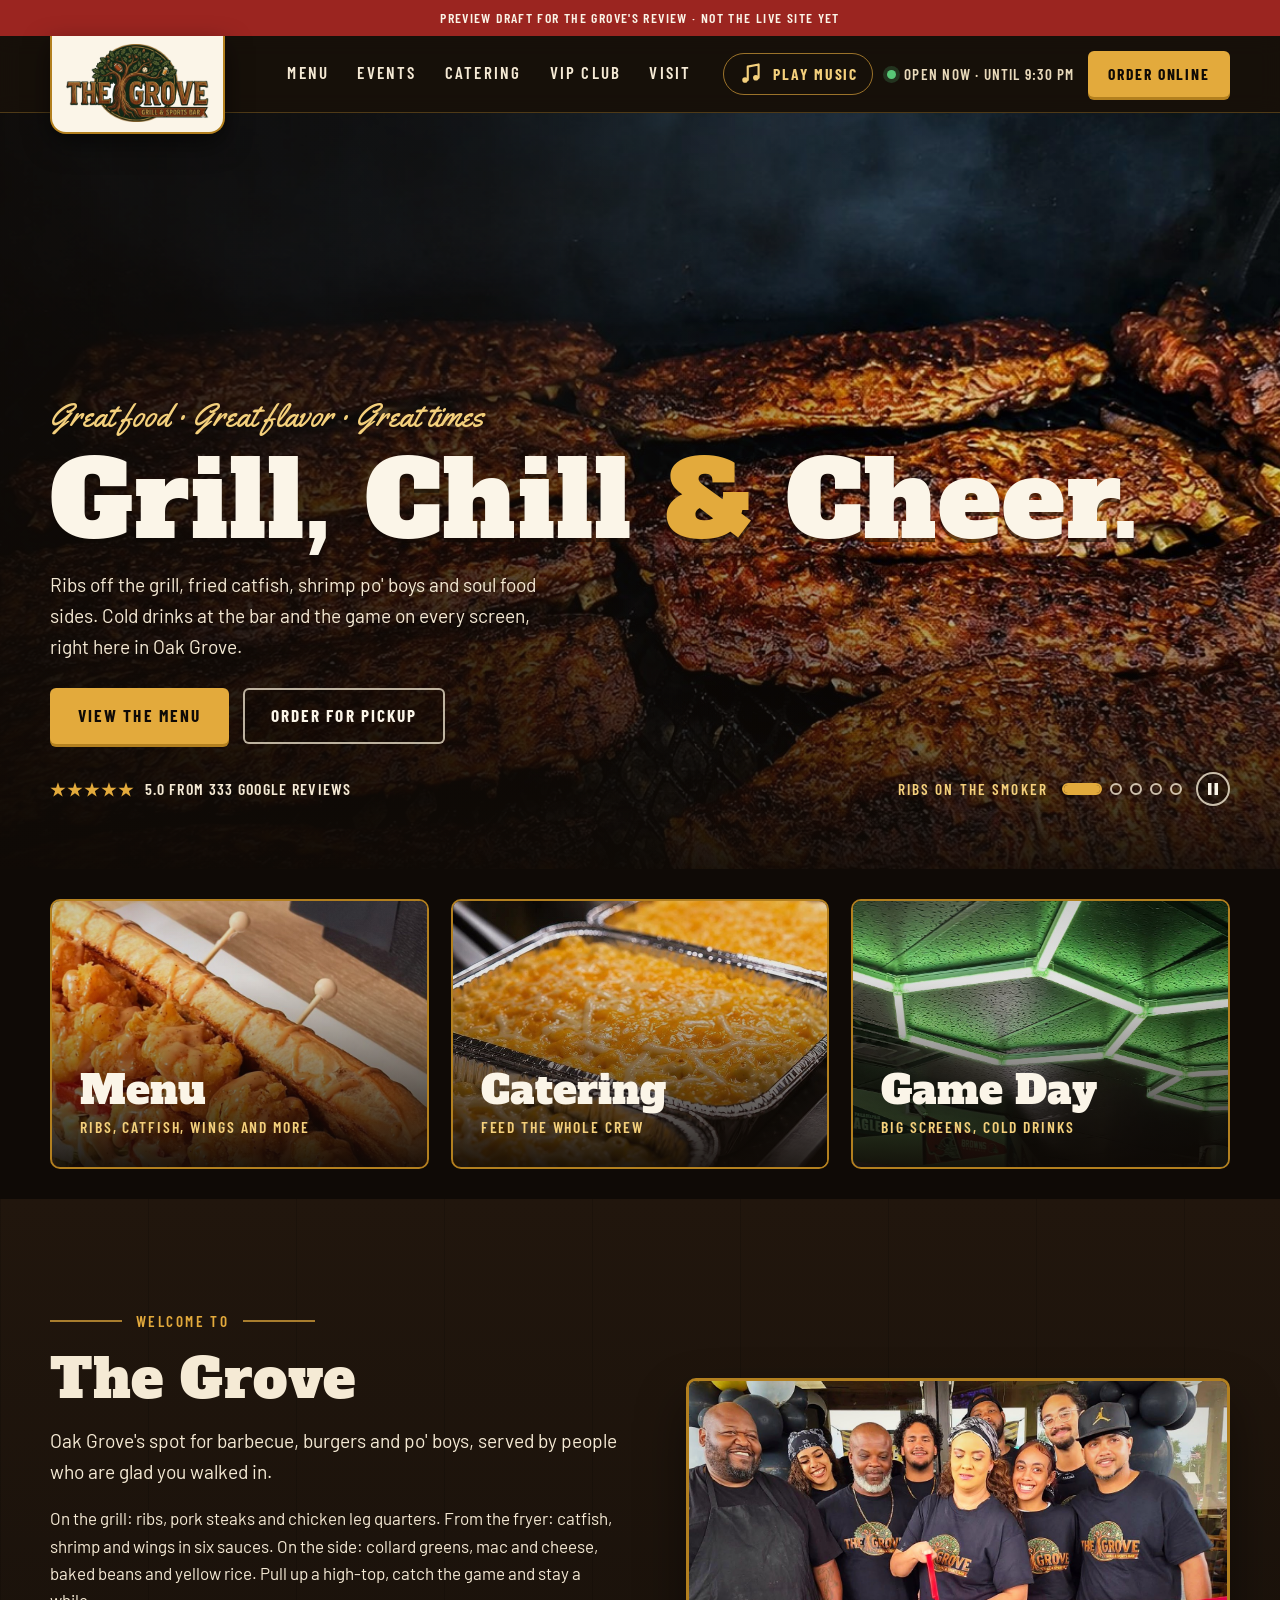
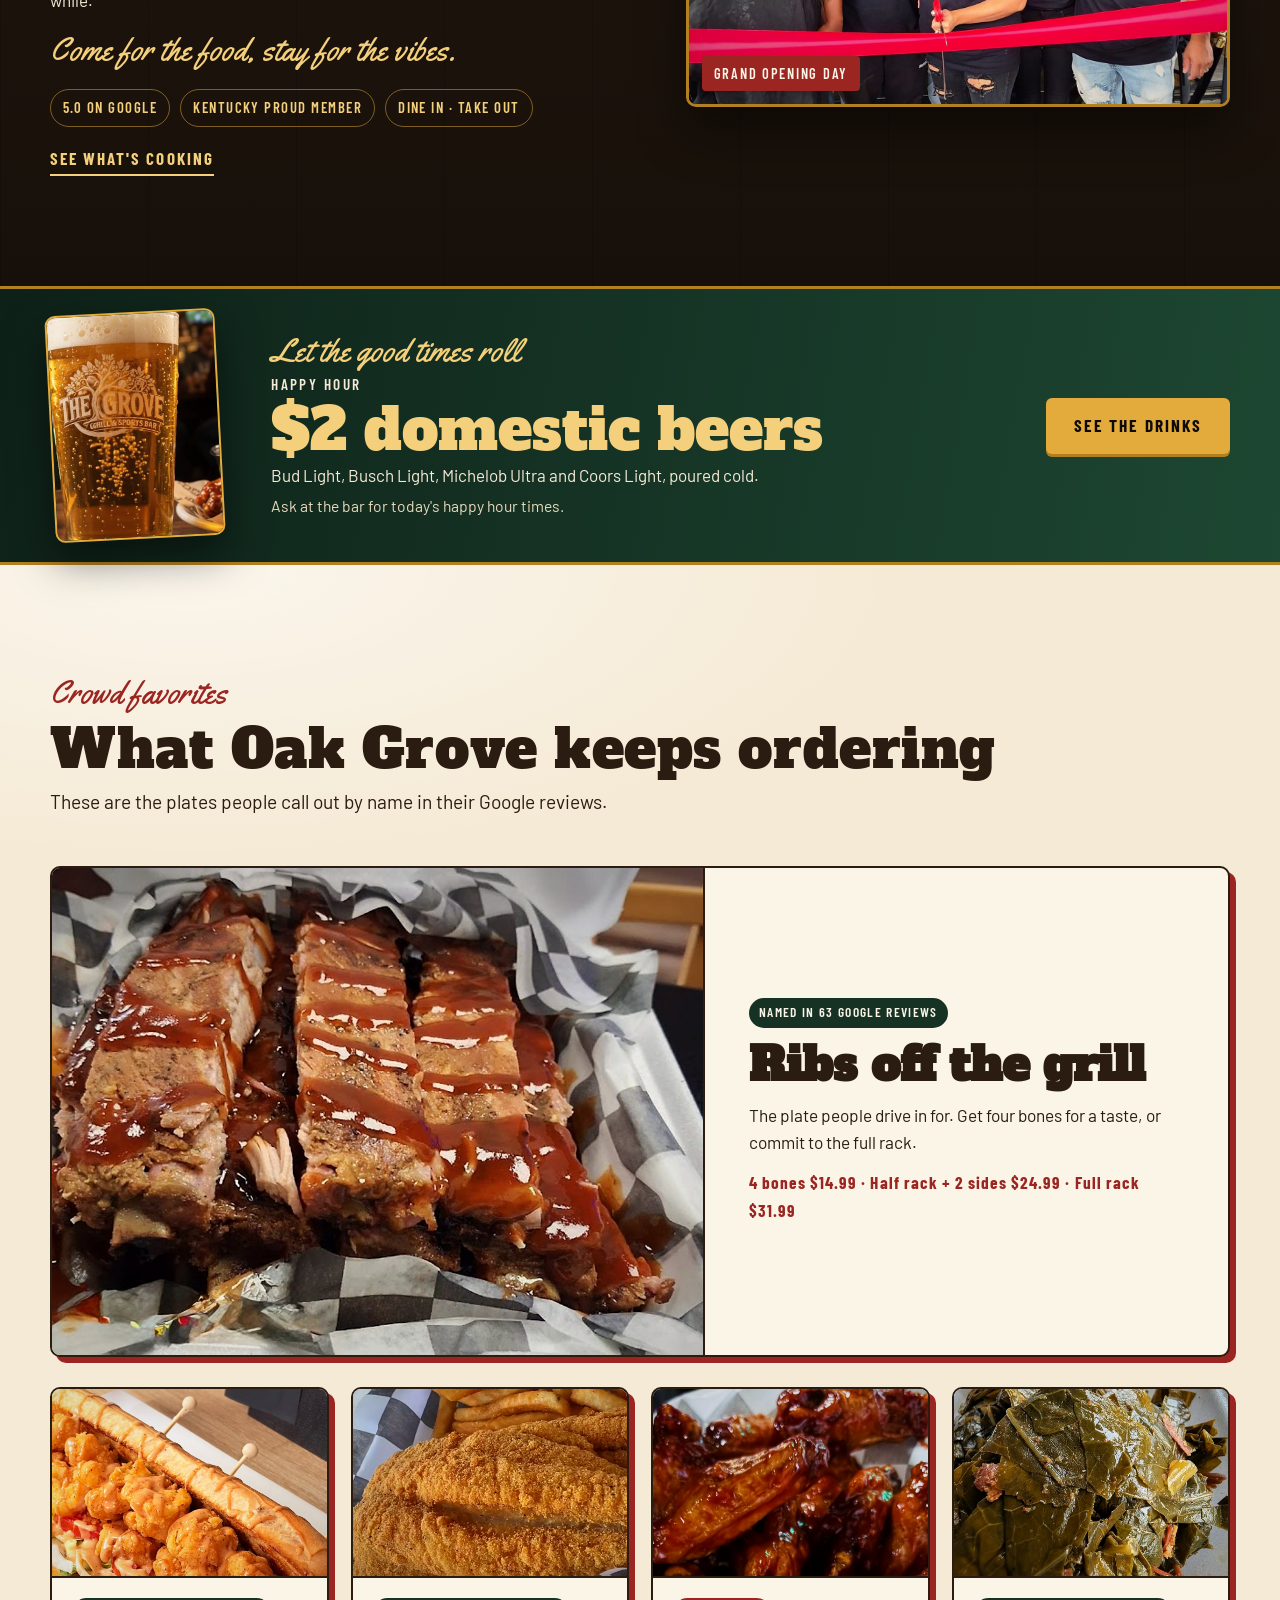
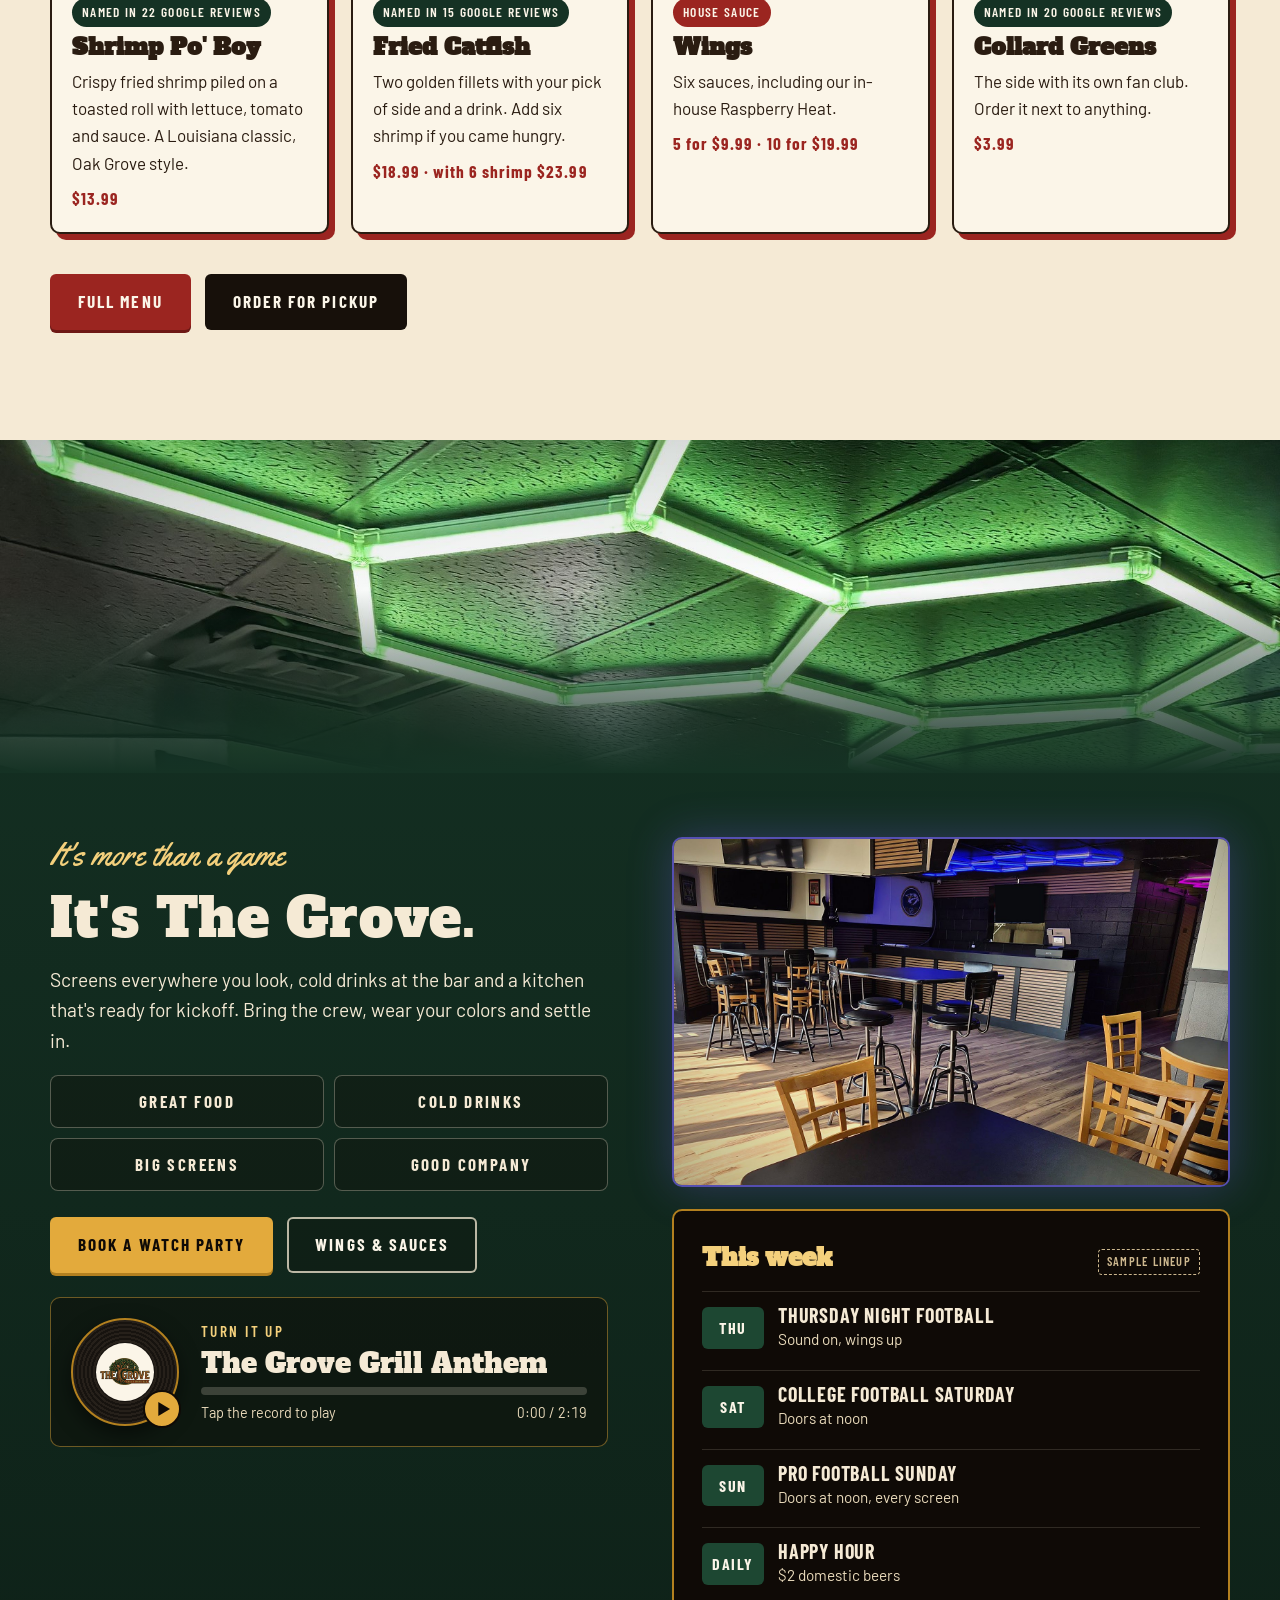
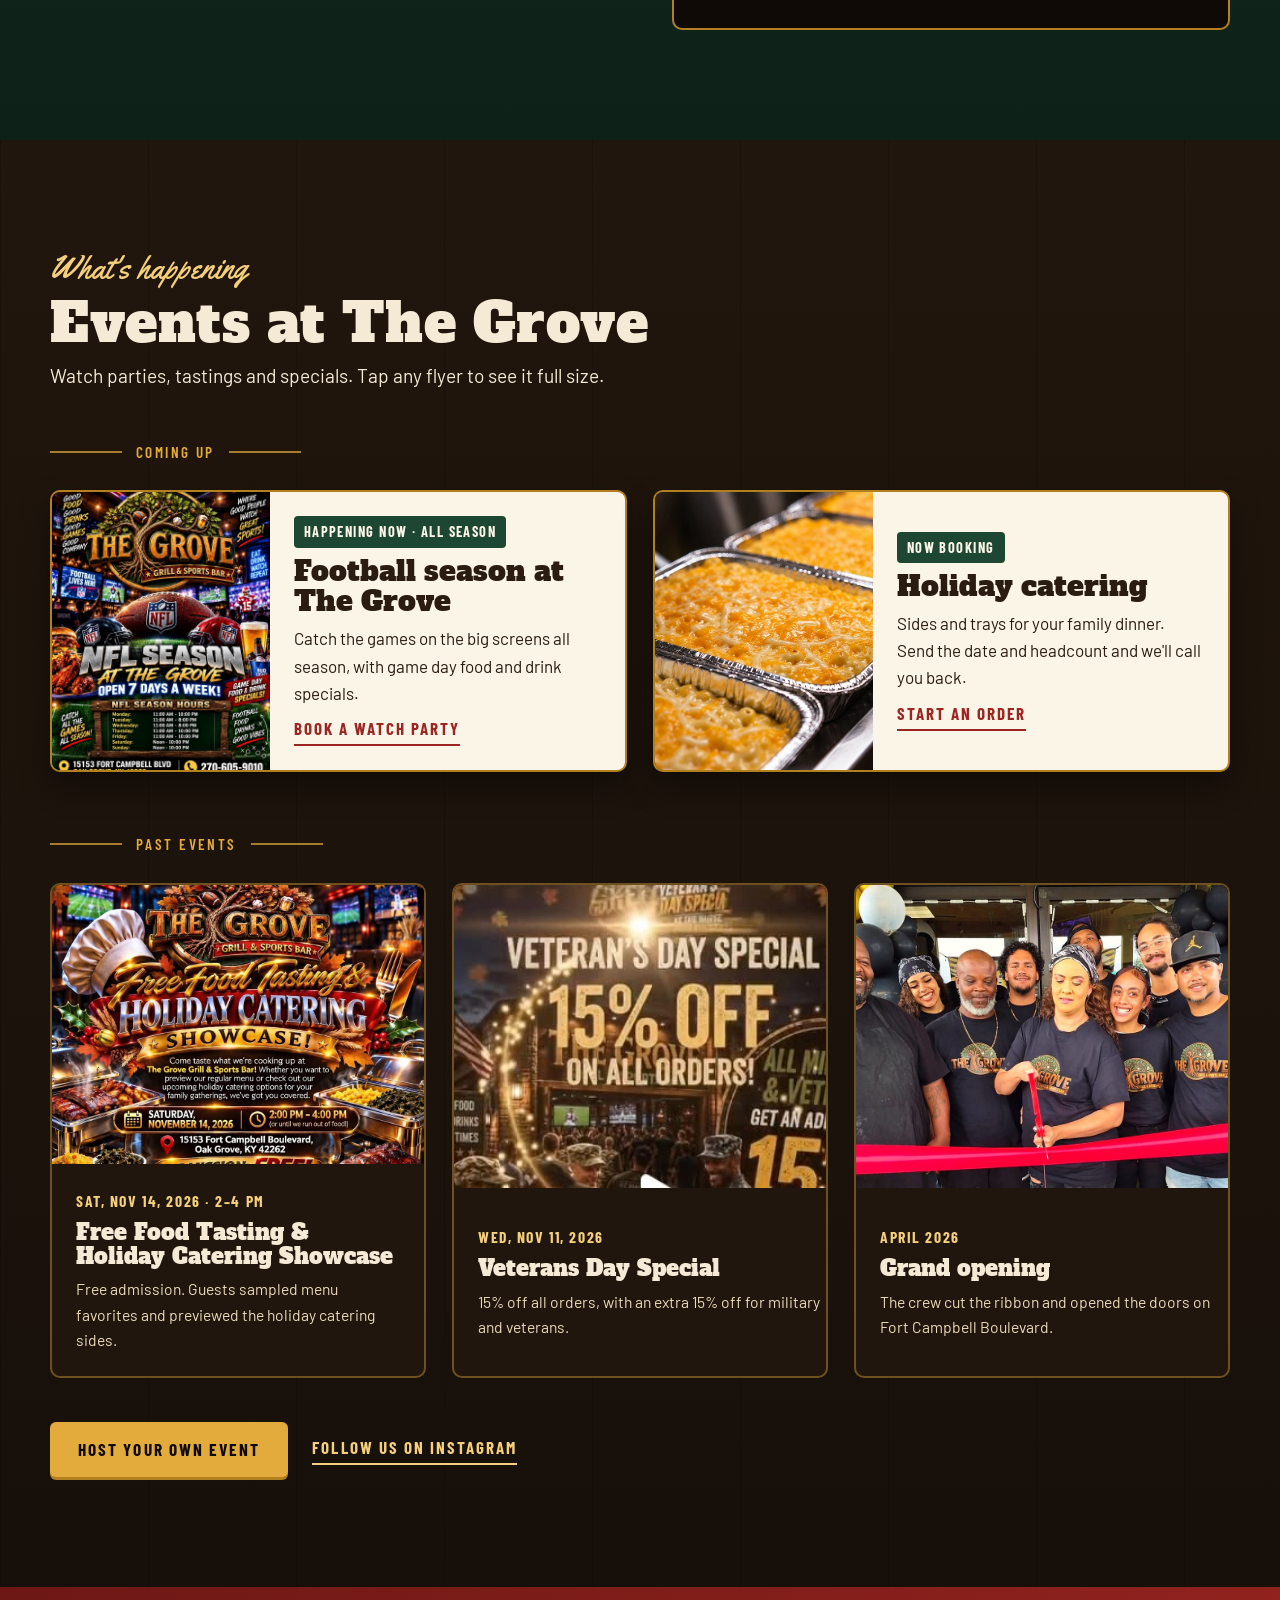
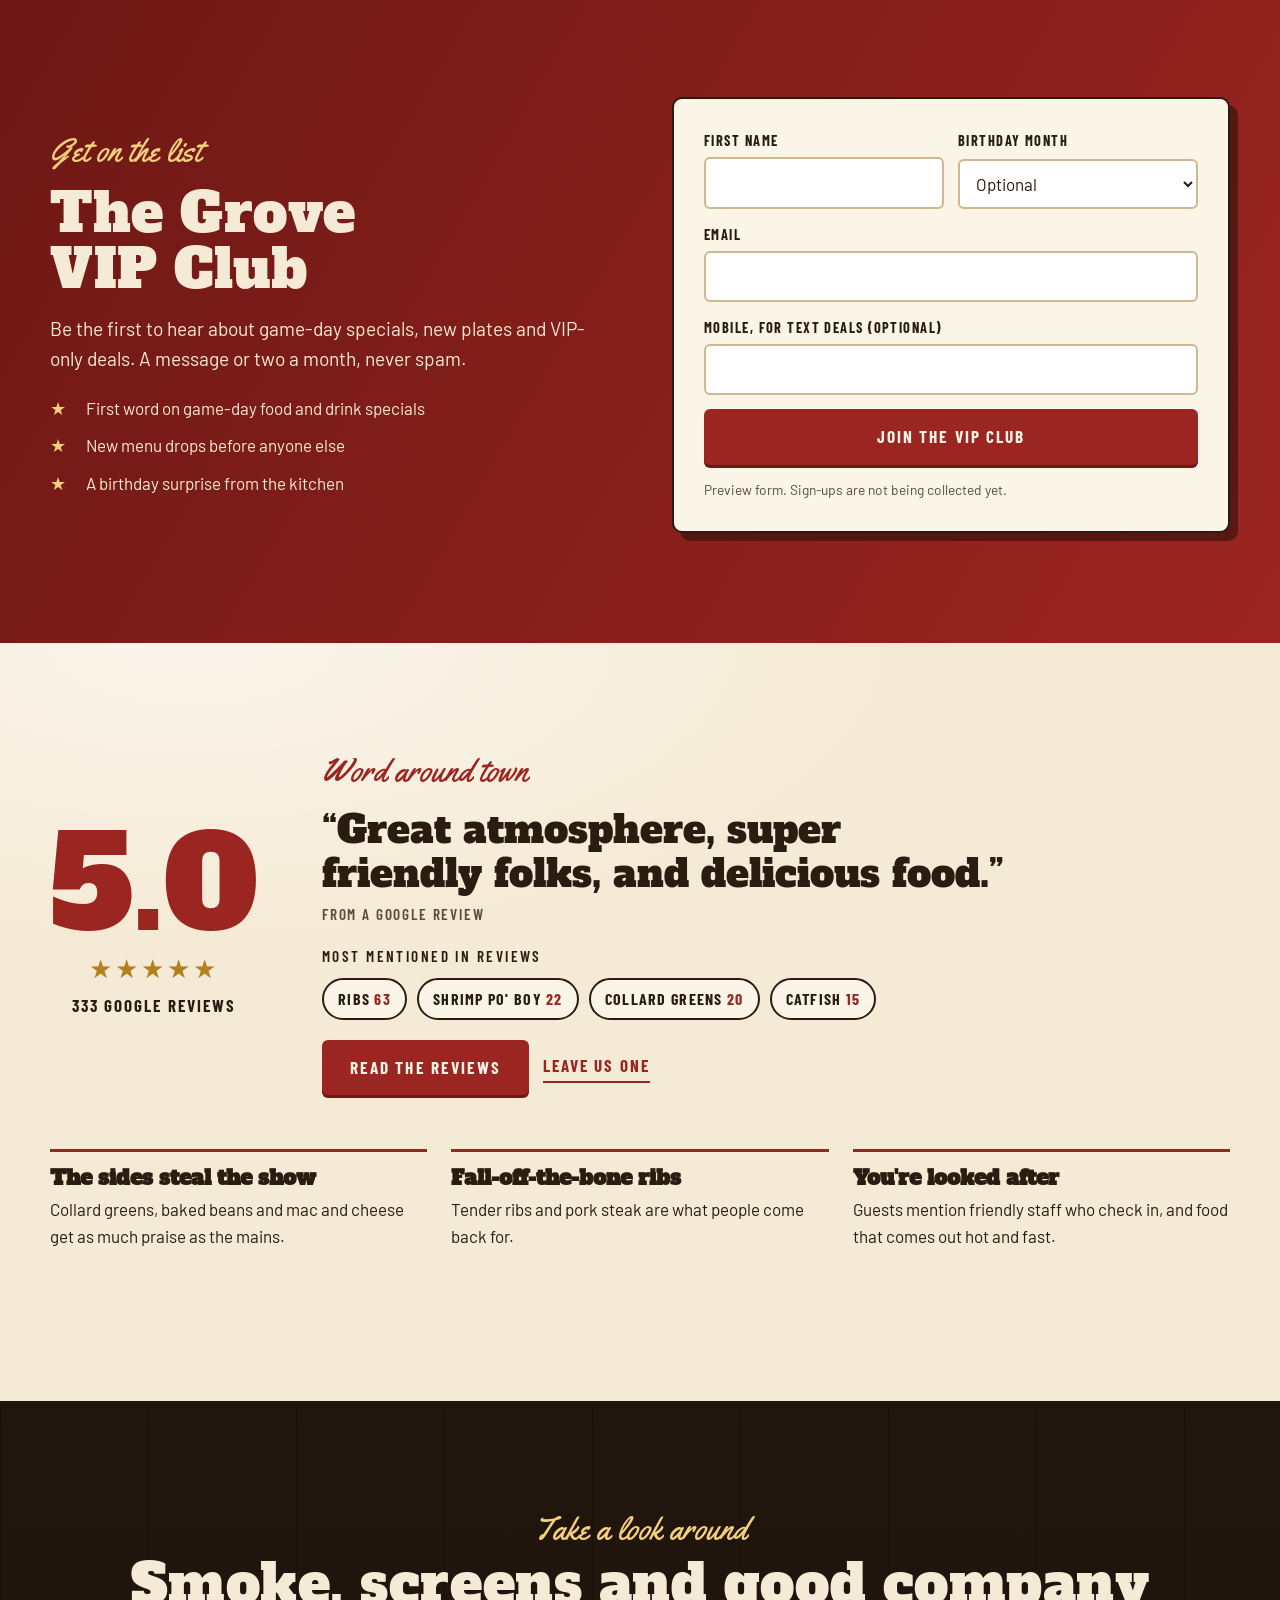
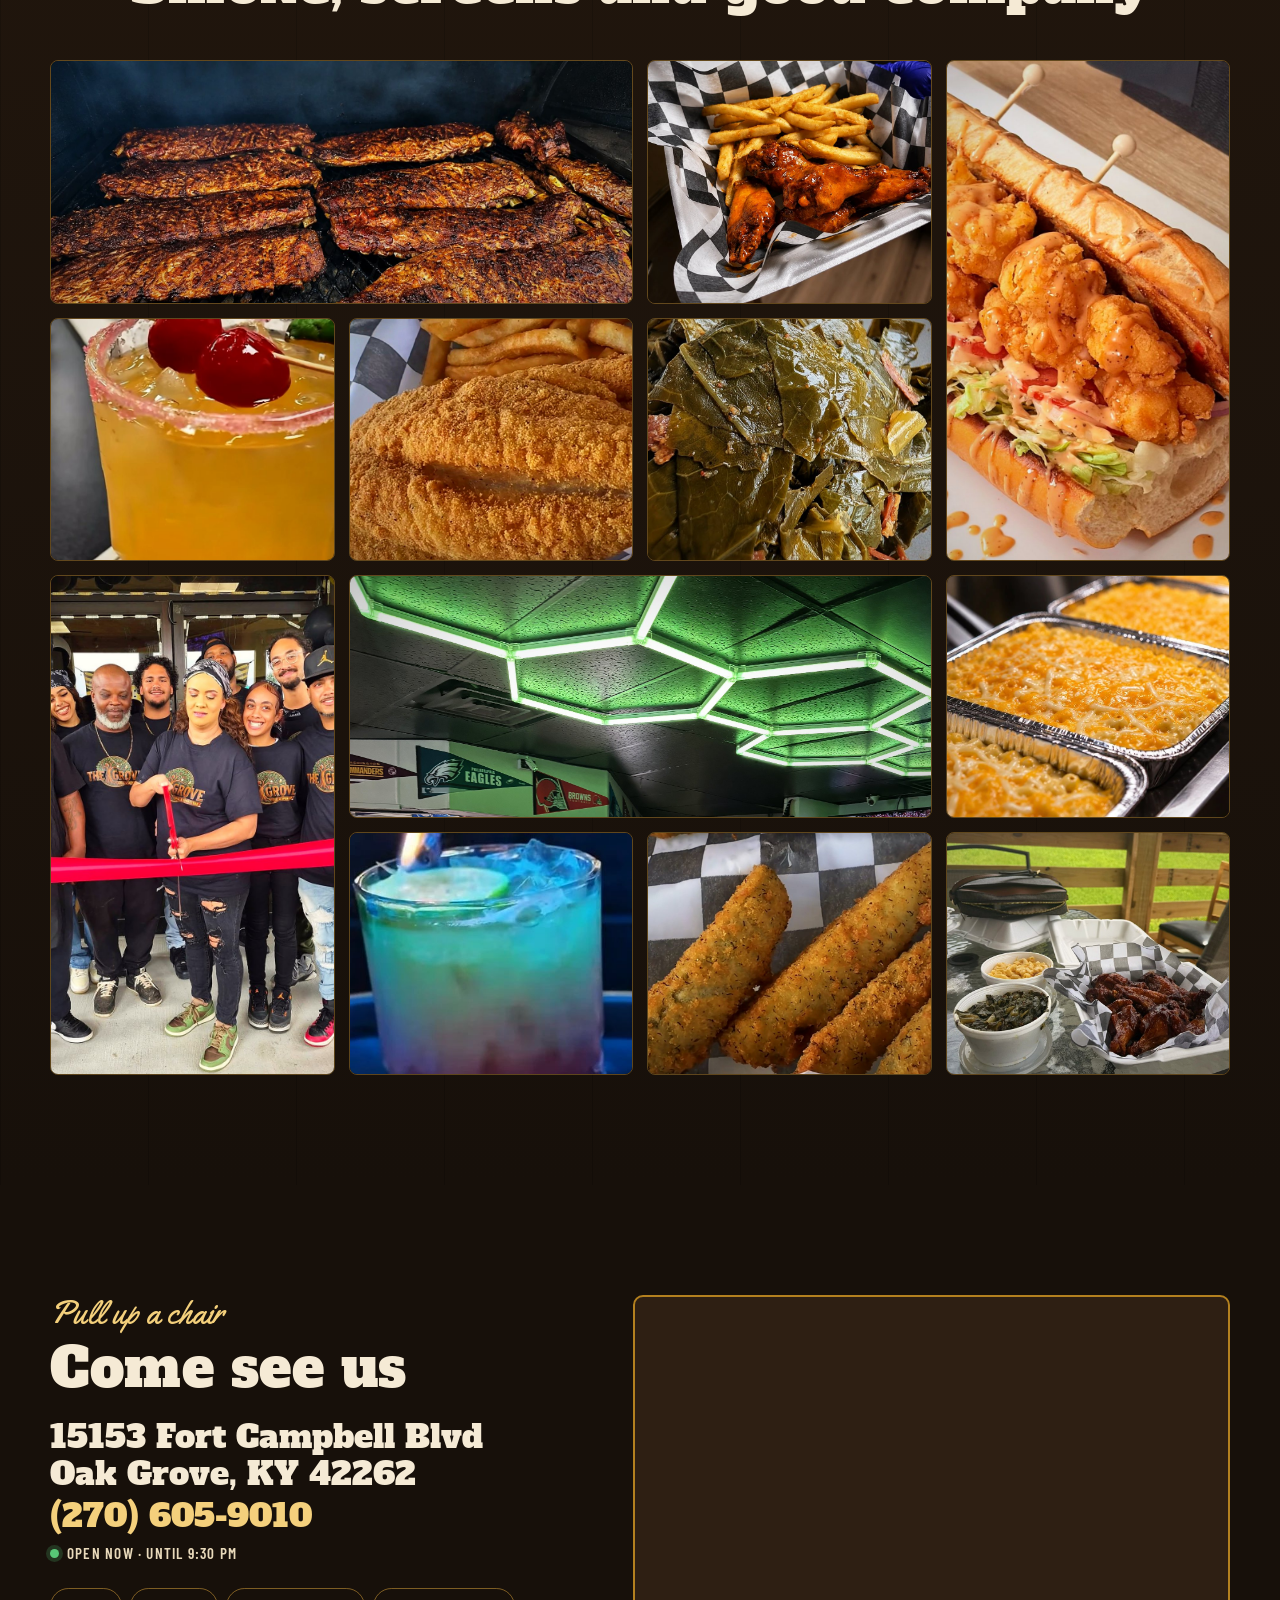
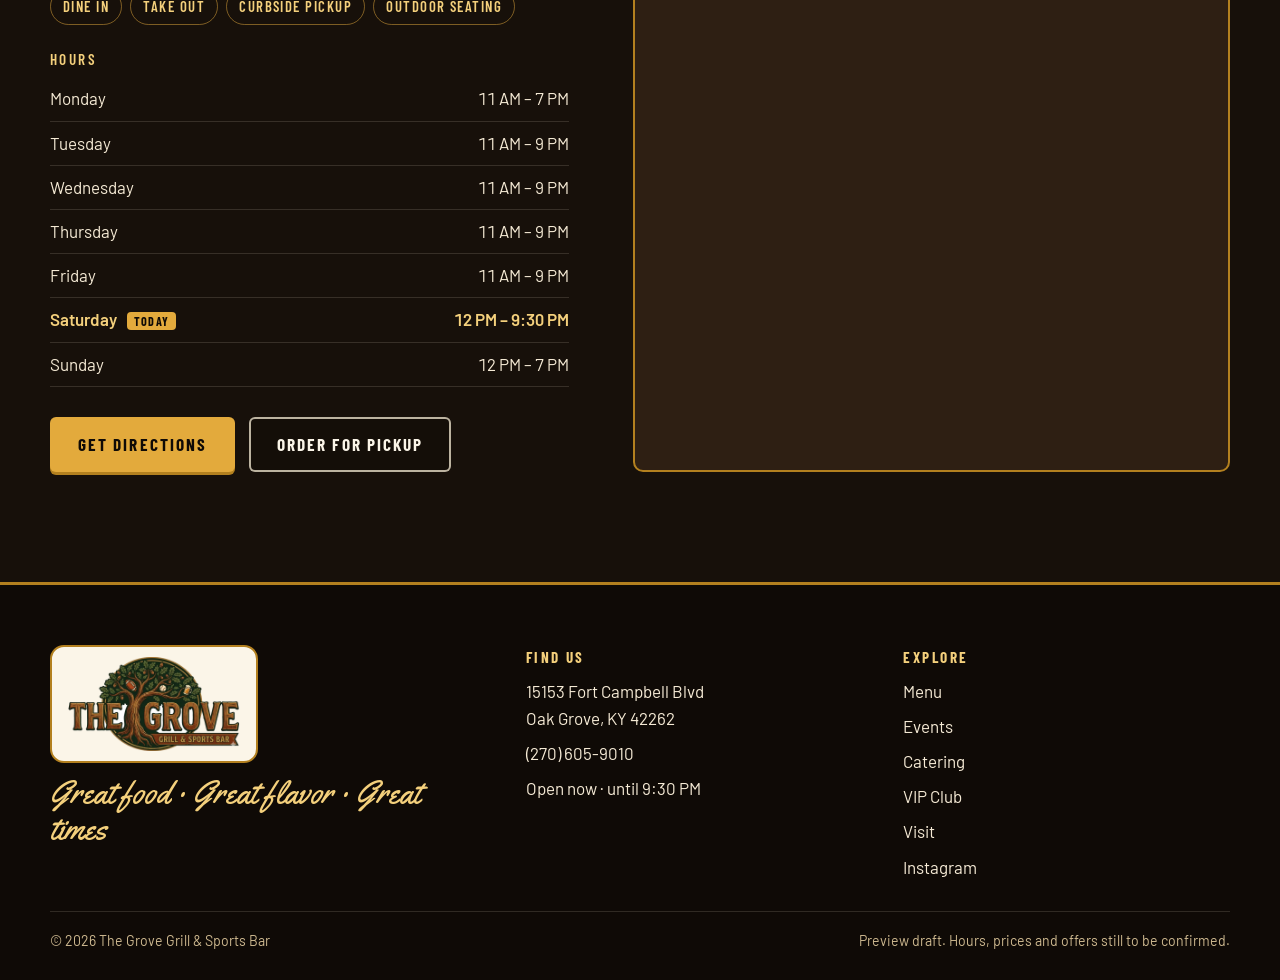
==== index.html @ c0cdd5a8 "Website preview draft for The Grove Grill & Sports Bar Home, menu and catering pages with the photo " ====
<!doctype html>
<html lang="en">
<head>
  <meta charset="utf-8">
  <meta name="viewport" content="width=device-width, initial-scale=1">
  <title>The Grove Grill &amp; Sports Bar | BBQ, Burgers &amp; Po' Boys in Oak Grove, KY</title>
  <meta name="description" content="Ribs off the grill, fried catfish, shrimp po' boys and soul food sides, with cold drinks and the game on every screen. 15153 Fort Campbell Blvd, Oak Grove, KY.">
  <!-- Draft only: remove this line at launch so search engines can list the site. -->
  <meta name="robots" content="noindex">
  <meta name="theme-color" content="#17100a">
  <link rel="preconnect" href="https://fonts.googleapis.com">
  <link rel="preconnect" href="https://fonts.gstatic.com" crossorigin>
  <link href="https://fonts.googleapis.com/css2?family=Alfa+Slab+One&family=Barlow+Condensed:wght@500;600;700&family=Barlow:wght@400;500;600&family=Yellowtail&display=swap" rel="stylesheet">
  <link rel="stylesheet" href="css/styles.css">
  <script type="application/ld+json">
  {
    "@context": "https://schema.org",
    "@type": "Restaurant",
    "name": "The Grove Grill & Sports Bar",
    "servesCuisine": ["Barbecue", "Southern", "Soul Food", "American"],
    "priceRange": "$10-20",
    "telephone": "+1-270-605-9010",
    "address": {
      "@type": "PostalAddress",
      "streetAddress": "15153 Fort Campbell Blvd",
      "addressLocality": "Oak Grove",
      "addressRegion": "KY",
      "postalCode": "42262",
      "addressCountry": "US"
    },
    "openingHoursSpecification": [
      { "@type": "OpeningHoursSpecification", "dayOfWeek": "Monday", "opens": "11:00", "closes": "19:00" },
      { "@type": "OpeningHoursSpecification", "dayOfWeek": ["Tuesday", "Wednesday", "Thursday", "Friday"], "opens": "11:00", "closes": "21:00" },
      { "@type": "OpeningHoursSpecification", "dayOfWeek": "Saturday", "opens": "12:00", "closes": "21:30" },
      { "@type": "OpeningHoursSpecification", "dayOfWeek": "Sunday", "opens": "12:00", "closes": "19:00" }
    ]
  }
  </script>
</head>
<body>
  <div id="site-header"></div>

  <main id="main">

    <!-- Hero -->
    <!-- The photos, their order and the pan direction are set in data/site-data.js (heroSlides). -->
    <section class="hero" data-hero>
      <div class="hero__slides" data-hero-slides>
        <picture class="hero__slide is-active">
          <source media="(max-width: 700px)" srcset="images/hero-smoker-tall.jpg">
          <img src="images/hero-smoker.jpg" alt="Racks of ribs on the smoker" fetchpriority="high">
        </picture>
      </div>
      <div class="wrap hero__content">
        <p class="script">Great food · Great flavor · Great times</p>
        <h1>Grill, Chill <em>&amp;</em> Cheer.</h1>
        <p class="lede">Ribs off the grill, fried catfish, shrimp po' boys and soul food sides. Cold drinks at the bar and the game on every screen, right here in Oak Grove.</p>
        <div class="cta-row">
          <a class="btn btn--gold" href="menu.html">View the menu</a>
          <button type="button" class="btn btn--ghost" data-order>Order for pickup</button>
        </div>
        <div class="hero__foot">
          <a class="rating-pill" style="margin-top:0" data-reviews target="_blank" rel="noopener">
            <span class="stars" aria-hidden="true">★★★★★</span>
            <span><span data-rating-score>5.0</span> from <span data-rating-count>333</span> Google reviews</span>
          </a>
          <div class="hero__controls">
            <span class="hero__caption" data-hero-caption aria-live="off"></span>
            <div class="hero__dots" data-hero-dots></div>
            <button type="button" class="hero__toggle" data-hero-toggle aria-label="Pause slideshow"></button>
          </div>
        </div>
      </div>
    </section>

    <!-- Quick tiles -->
    <section class="tiles" aria-label="Quick links">
      <div class="wrap tiles__grid">
        <a class="tile" href="menu.html">
          <img src="images/poboy.jpg" alt="" loading="lazy">
          <span class="tile__name">Menu</span>
          <span class="tile__hint">Ribs, catfish, wings and more</span>
        </a>
        <a class="tile" href="catering.html">
          <img src="images/mac-trays.jpg" alt="" loading="lazy">
          <span class="tile__name">Catering</span>
          <span class="tile__hint">Feed the whole crew</span>
        </a>
        <a class="tile" href="#game-day">
          <img src="images/neon-ceiling.jpg" alt="" loading="lazy">
          <span class="tile__name">Game Day</span>
          <span class="tile__hint">Big screens, cold drinks</span>
        </a>
      </div>
    </section>

    <!-- Welcome -->
    <section class="section wood" id="about">
      <div class="wrap welcome">
        <div class="welcome__copy reveal">
          <p class="label rule">Welcome to</p>
          <h2 class="title">The Grove</h2>
          <p class="lede">Oak Grove's spot for barbecue, burgers and po' boys, served by people who are glad you walked in.</p>
          <p>On the grill: ribs, pork steaks and chicken leg quarters. From the fryer: catfish, shrimp and wings in six sauces. On the side: collard greens, mac and cheese, baked beans and yellow rice. Pull up a high-top, catch the game and stay a while.</p>
          <p class="script">Come for the food, stay for the vibes.</p>
          <ul class="fact-row">
            <li class="fact">5.0 on Google</li>
            <li class="fact">Kentucky Proud member</li>
            <li class="fact">Dine in · Take out</li>
          </ul>
          <a class="text-link" href="menu.html">See what's cooking</a>
        </div>
        <figure class="welcome__photo reveal" style="margin:0">
          <img src="images/crew-grand-opening.jpg" alt="The Grove crew in their Grove shirts, cutting the ribbon on opening day" width="1500" height="900" loading="lazy">
          <figcaption>Grand opening day</figcaption>
        </figure>
      </div>
    </section>

    <!-- Happy hour -->
    <section class="happy" aria-labelledby="happy-title">
      <div class="wrap happy__grid">
        <img class="happy__glass" src="images/happy-hour-glass.jpg" alt="A cold beer in a Grove pint glass" width="498" height="825" loading="lazy">
        <div class="happy__copy">
          <p class="script">Let the good times roll</p>
          <h2 class="label" id="happy-title">Happy hour</h2>
          <p class="happy__headline" data-happy-headline>$2 domestic beers</p>
          <p data-happy-detail></p>
          <p class="happy__when" data-happy-when></p>
        </div>
        <a class="btn btn--gold" href="menu.html#cocktails">See the drinks</a>
      </div>
    </section>

    <!-- Crowd favorites -->
    <section class="section on-cream" id="favorites">
      <div class="wrap">
        <div class="section-head reveal">
          <p class="script">Crowd favorites</p>
          <h2 class="title">What Oak Grove keeps ordering</h2>
          <p class="lede">These are the plates people call out by name in their Google reviews.</p>
        </div>
        <div class="favs reveal" data-favorites></div>
        <div class="favs__more">
          <a class="btn btn--red" href="menu.html">Full menu</a>
          <button type="button" class="btn btn--dark" data-order>Order for pickup</button>
        </div>
      </div>
    </section>

    <!-- Game day -->
    <section class="section section--flush-top on-green" id="game-day">
      <div class="neon-strip">
        <img src="images/neon-ceiling.jpg" alt="Green neon ceiling lights and team pennants over the bar at The Grove" width="2000" height="815" loading="lazy">
      </div>
      <div class="wrap gameday">
        <div class="gameday__copy reveal">
          <p class="script">It's more than a game</p>
          <h2 class="title">It's The Grove.</h2>
          <p class="lede">Screens everywhere you look, cold drinks at the bar and a kitchen that's ready for kickoff. Bring the crew, wear your colors and settle in.</p>
          <ul class="four-up">
            <li>Great food</li>
            <li>Cold drinks</li>
            <li>Big screens</li>
            <li>Good company</li>
          </ul>
          <div class="cta-row">
            <a class="btn btn--gold" href="catering.html#inquiry">Book a watch party</a>
            <a class="btn btn--ghost" href="menu.html#wings">Wings &amp; sauces</a>
          </div>

          <!-- The anthem. Stays silent until someone presses play. -->
          <div class="anthem">
            <button type="button" class="anthem__disc" data-music aria-pressed="false" aria-label="Play The Grove Grill Anthem">
              <span class="anthem__label"><img src="images/logo.webp" alt="" width="760" height="415" loading="lazy"></span>
              <span class="anthem__btn" aria-hidden="true"></span>
            </button>
            <div class="anthem__info">
              <p class="label" style="color:var(--gold-300)">Turn it up</p>
              <p class="anthem__title">The Grove Grill Anthem</p>
              <div class="anthem__bar" data-music-seek><i data-music-progress></i></div>
              <p class="anthem__meta"><span data-music-state>Tap the record to play</span><span data-music-time></span></p>
            </div>
          </div>
        </div>
        <div class="gameday__side reveal">
          <img class="gameday__photo" src="images/dining-room.jpg" alt="High-top tables, the bar and neon ceiling lights inside The Grove" width="1600" height="1000" loading="lazy">
          <div class="board" data-weekly></div>
        </div>
      </div>
    </section>

    <!-- Events: the lists are built from "events" in data/site-data.js and sort themselves by date. -->
    <section class="section wood" id="events">
      <div class="wrap">
        <div class="section-head reveal">
          <p class="script">What's happening</p>
          <h2 class="title">Events at The Grove</h2>
          <p class="lede">Watch parties, tastings and specials. Tap any flyer to see it full size.</p>
        </div>

        <h3 class="label rule events__heading">Coming up</h3>
        <div class="events events--upcoming reveal" data-events-upcoming></div>

        <div data-events-past-wrap>
          <h3 class="label rule events__heading">Past events</h3>
          <div class="events events--past reveal" data-events-past></div>
        </div>

        <div class="events__foot">
          <a class="btn btn--gold" href="catering.html#inquiry">Host your own event</a>
          <a class="text-link" data-instagram target="_blank" rel="noopener">Follow us on Instagram</a>
        </div>
      </div>
    </section>

    <!-- VIP club -->
    <section class="section vip" id="vip">
      <div class="wrap vip__grid">
        <div class="vip__copy reveal">
          <p class="script">Get on the list</p>
          <h2 class="title">The Grove VIP Club</h2>
          <p class="lede">Be the first to hear about game-day specials, new plates and VIP-only deals. A message or two a month, never spam.</p>
          <ul class="perks">
            <li>First word on game-day food and drink specials</li>
            <li>New menu drops before anyone else</li>
            <li>A birthday surprise from the kitchen</li>
          </ul>
        </div>
        <form class="form reveal" data-demo-form novalidate>
          <div class="form__row">
            <div class="field">
              <label for="vip-name">First name</label>
              <input id="vip-name" name="name" autocomplete="given-name" required>
            </div>
            <div class="field">
              <label for="vip-bday">Birthday month</label>
              <select id="vip-bday" name="birthday-month">
                <option value="">Optional</option>
                <option>January</option><option>February</option><option>March</option><option>April</option>
                <option>May</option><option>June</option><option>July</option><option>August</option>
                <option>September</option><option>October</option><option>November</option><option>December</option>
              </select>
            </div>
          </div>
          <div class="field">
            <label for="vip-email">Email</label>
            <input id="vip-email" name="email" type="email" autocomplete="email" required>
          </div>
          <div class="field">
            <label for="vip-phone">Mobile, for text deals (optional)</label>
            <input id="vip-phone" name="phone" type="tel" autocomplete="tel">
          </div>
          <button class="btn btn--red" type="submit">Join the VIP Club</button>
          <p class="form__fine">Preview form. Sign-ups are not being collected yet.</p>
          <div class="form__done">
            <strong>You're on the list.</strong>
            <span>See you at The Grove. (Preview only: nothing was sent.)</span>
          </div>
        </form>
      </div>
    </section>

    <!-- Reviews -->
    <section class="section on-cream" id="reviews">
      <div class="wrap">
      <div class="reviews">
        <div class="score reveal">
          <span class="score__num" data-rating-score>5.0</span>
          <span class="stars" aria-hidden="true">★★★★★</span>
          <span class="score__count"><span data-rating-count>333</span> Google reviews</span>
        </div>
        <div class="reviews__body reveal">
          <p class="script">Word around town</p>
          <blockquote class="quote" style="margin:0">
            <span data-quote></span>
            <cite>From a Google review</cite>
          </blockquote>
          <div>
            <p class="label" style="margin-bottom:10px">Most mentioned in reviews</p>
            <ul class="mentions" data-mentions></ul>
          </div>
          <div class="reviews__links">
            <a class="btn btn--red" data-reviews target="_blank" rel="noopener">Read the reviews</a>
            <a class="text-link" data-reviews target="_blank" rel="noopener">Leave us one</a>
          </div>
        </div>
      </div>
      <ul class="themes reveal" data-themes></ul>
      <div class="featured" data-featured></div>
      </div>
    </section>

    <!-- Gallery -->
    <section class="section wood" id="gallery">
      <div class="wrap">
        <div class="section-head section-head--center reveal">
          <p class="script">Take a look around</p>
          <h2 class="title">Smoke, screens and good company</h2>
        </div>
        <div class="gallery reveal" data-gallery></div>
      </div>
    </section>

    <!-- Visit -->
    <section class="section" id="visit">
      <div class="wrap visit">
        <div class="visit__info reveal">
          <div class="section-head" style="margin-bottom:0">
            <p class="script">Pull up a chair</p>
            <h2 class="title">Come see us</h2>
          </div>
          <div class="visit__block">
            <a class="visit__big" data-directions target="_blank" rel="noopener"><span data-street></span><br><span data-city></span></a>
            <a class="visit__big" data-phone style="color:var(--gold-300)"></a>
            <span class="open-chip" data-open-chip></span>
          </div>
          <ul class="service-row" data-services></ul>
          <table class="hours" data-hours></table>
          <div class="cta-row">
            <a class="btn btn--gold" data-directions target="_blank" rel="noopener">Get directions</a>
            <button type="button" class="btn btn--ghost" data-order>Order for pickup</button>
          </div>
        </div>
        <div class="map reveal">
          <iframe data-map title="Map showing The Grove Grill &amp; Sports Bar on Fort Campbell Blvd" loading="lazy" referrerpolicy="no-referrer-when-downgrade"></iframe>
        </div>
      </div>
    </section>

  </main>

  <div id="site-footer"></div>

  <script src="data/site-data.js"></script>
  <script src="js/site.js"></script>
</body>
</html>
---- css/styles.css ----
/* The Grove Grill & Sports Bar
   Palette comes from the restaurant's own menus and logo:
   dark walnut, forest green, logo gold, parchment and barn red. */

:root {
  --walnut-950: #0f0a06;
  --walnut-900: #17100a;
  --walnut-800: #21160d;
  --walnut-700: #2e1f13;
  --walnut-500: #5b4029;
  --green-900: #0e2118;
  --green-800: #153224;
  --green-700: #1d4732;
  --green-500: #3f7a54;
  --gold-300: #f4d07c;
  --gold-500: #e3aa3c;
  --gold-700: #b3801f;
  --cream-50: #fbf5e8;
  --cream-100: #f5ead5;
  --cream-200: #e9dabb;
  --cream-400: #cdb88f;
  --red-500: #b5302a;
  --red-600: #9b2520;
  --red-800: #6d1815;
  --neon: #7a63ff;
  --ink: #2a1c11;
  --ink-soft: #5d4a38;

  --font-display: "Alfa Slab One", "Rockwell", "Roboto Slab", Georgia, serif;
  --font-label: "Barlow Condensed", "Arial Narrow", "Helvetica Neue", Arial, sans-serif;
  --font-body: "Barlow", "Helvetica Neue", Arial, sans-serif;
  --font-script: "Yellowtail", "Brush Script MT", cursive;

  --wrap: 1180px;
  --gutter: clamp(18px, 4vw, 40px);
  --radius: 10px;
  --header-h: 76px;
}

*, *::before, *::after { box-sizing: border-box; }

html { scroll-behavior: smooth; scroll-padding-top: calc(var(--header-h) + 16px); }

body {
  margin: 0;
  background: var(--walnut-900);
  color: var(--cream-100);
  font-family: var(--font-body);
  font-size: 17px;
  line-height: 1.6;
  -webkit-font-smoothing: antialiased;
}

img { display: block; max-width: 100%; height: auto; }
a { color: inherit; }
h1, h2, h3, p { margin: 0; }
ul { margin: 0; padding: 0; list-style: none; }
button { font: inherit; color: inherit; }

:focus-visible { outline: 3px solid var(--gold-300); outline-offset: 3px; border-radius: 4px; }

.wrap { width: min(var(--wrap), 100% - 2 * var(--gutter)); margin-inline: auto; }

.skip {
  position: absolute; left: 12px; top: -60px; z-index: 200;
  background: var(--gold-500); color: var(--walnut-950);
  padding: 10px 16px; border-radius: 6px; font-weight: 600;
}
.skip:focus { top: 12px; }

/* ---------- Type ---------- */

.script {
  font-family: var(--font-script);
  color: var(--gold-300);
  font-size: clamp(1.5rem, 2.6vw, 2rem);
  line-height: 1.1;
}

.label {
  font-family: var(--font-label);
  font-weight: 600;
  letter-spacing: 0.16em;
  text-transform: uppercase;
  font-size: 0.95rem;
}

.title {
  font-family: var(--font-display);
  font-weight: 400;
  font-size: clamp(2rem, 4.6vw, 3.4rem);
  line-height: 1.04;
  letter-spacing: 0.01em;
  text-wrap: balance;
}

.lede { font-size: clamp(1.05rem, 1.5vw, 1.2rem); max-width: 58ch; }

.section-head { display: grid; gap: 10px; margin-bottom: clamp(28px, 4vw, 48px); }
.section-head--center { text-align: center; justify-items: center; }

.rule {
  display: flex; align-items: center; gap: 14px;
  color: var(--gold-500);
}
.rule::before, .rule::after {
  content: ""; height: 2px; width: clamp(28px, 6vw, 72px);
  background: currentColor; opacity: 0.7;
}

/* ---------- Buttons ---------- */

.btn {
  display: inline-flex; align-items: center; justify-content: center; gap: 10px;
  min-height: 50px; padding: 12px 26px;
  border: 2px solid transparent; border-radius: 6px;
  font-family: var(--font-label); font-weight: 700; font-size: 1.08rem;
  letter-spacing: 0.12em; text-transform: uppercase; text-decoration: none;
  cursor: pointer;
  transition: transform 0.15s ease, background-color 0.15s ease, color 0.15s ease, border-color 0.15s ease;
}
.btn:hover { transform: translateY(-2px); }
.btn:active { transform: translateY(0); }

.btn--gold { background: var(--gold-500); color: var(--walnut-950); box-shadow: 0 3px 0 var(--gold-700); }
.btn--gold:hover { background: var(--gold-300); }

.btn--ghost { border-color: rgba(245, 234, 213, 0.75); color: var(--cream-50); background: rgba(15, 10, 6, 0.25); }
.btn--ghost:hover { background: var(--cream-50); color: var(--walnut-950); border-color: var(--cream-50); }

.btn--red { background: var(--red-600); color: var(--cream-50); box-shadow: 0 3px 0 var(--red-800); }
.btn--red:hover { background: var(--red-500); }

.btn--dark { background: var(--walnut-900); color: var(--cream-50); }
.btn--dark:hover { background: var(--walnut-700); }

.btn--small { min-height: 42px; padding: 8px 18px; font-size: 0.98rem; }

.text-link {
  font-family: var(--font-label); font-weight: 700; letter-spacing: 0.12em; text-transform: uppercase;
  color: var(--gold-300); text-decoration: none; border-bottom: 2px solid currentColor; padding-bottom: 2px;
}
.text-link:hover { color: var(--cream-50); }
.on-cream .text-link { color: var(--red-600); }
.on-cream .text-link:hover { color: var(--ink); }

/* ---------- Draft ribbon ---------- */

.draft-ribbon {
  background: var(--red-600); color: var(--cream-50);
  font-family: var(--font-label); font-weight: 600; letter-spacing: 0.1em; text-transform: uppercase;
  font-size: 0.86rem; text-align: center; padding: 7px var(--gutter);
}

/* ---------- Header ---------- */

.site-header {
  position: sticky; top: 0; z-index: 100;
  background: rgba(23, 16, 10, 0.94);
  backdrop-filter: blur(10px);
  border-bottom: 1px solid rgba(227, 170, 60, 0.28);
}
.site-header__bar {
  display: flex; align-items: center; gap: clamp(14px, 2.5vw, 34px);
  min-height: var(--header-h);
}
/* The logo hangs from the header on a cream plaque, like a sign over the door. */
.brand {
  display: flex; align-items: center; flex: none; text-decoration: none;
  align-self: flex-start; position: relative; z-index: 2;
  background: var(--cream-50); padding: 8px 14px 10px;
  border: 2px solid var(--gold-700); border-top: 0; border-radius: 0 0 16px 16px;
  box-shadow: 0 10px 26px rgba(0, 0, 0, 0.5);
  margin-bottom: -26px;
}
.brand img { height: 78px; width: auto; transition: height 0.25s ease; }
.brand { transition: margin 0.25s ease, padding 0.25s ease; }
.site-header.is-scrolled .brand { margin-bottom: -8px; padding: 5px 12px 7px; }
.site-header.is-scrolled .brand img { height: 60px; }

.nav { display: flex; align-items: center; gap: clamp(14px, 2.2vw, 30px); margin-left: auto; }
.nav a {
  font-family: var(--font-label); font-weight: 600; font-size: 1.06rem;
  letter-spacing: 0.13em; text-transform: uppercase; text-decoration: none;
  color: var(--cream-100); padding: 8px 0; border-bottom: 2px solid transparent;
}
.nav a:hover, .nav a[aria-current="page"] { color: var(--gold-300); border-bottom-color: var(--gold-500); }

.header-actions { display: flex; align-items: center; gap: 14px; }

.open-chip {
  display: inline-flex; align-items: center; gap: 8px; white-space: nowrap;
  font-family: var(--font-label); font-weight: 600; font-size: 0.95rem; letter-spacing: 0.08em; text-transform: uppercase;
  color: var(--cream-200);
}
.open-chip::before { content: ""; width: 9px; height: 9px; border-radius: 50%; background: var(--cream-400); }
.open-chip[data-state="open"]::before { background: #58c777; box-shadow: 0 0 0 4px rgba(88, 199, 119, 0.2); }
.open-chip[data-state="closed"]::before { background: var(--red-500); }

.nav-toggle {
  display: none;
  width: 46px; height: 46px; border-radius: 8px;
  border: 1px solid rgba(245, 234, 213, 0.35); background: transparent; cursor: pointer;
  align-items: center; justify-content: center;
}
.nav-toggle span, .nav-toggle span::before, .nav-toggle span::after {
  display: block; width: 20px; height: 2px; background: var(--cream-50); position: relative; content: "";
}
.nav-toggle span::before { position: absolute; top: -6px; }
.nav-toggle span::after { position: absolute; top: 6px; }

@media (max-width: 980px) {
  .nav-toggle { display: inline-flex; }
  .header-actions { margin-left: auto; }
  .header-actions .open-chip { display: none; }
  .nav {
    display: none; position: absolute; left: 0; right: 0; top: 100%;
    flex-direction: column; align-items: stretch; gap: 0; margin: 0;
    background: var(--walnut-900); border-bottom: 1px solid rgba(227, 170, 60, 0.28);
    padding: 6px var(--gutter) 18px;
  }
  .nav.is-open { display: flex; }
  .nav a { padding: 14px 0; border-bottom: 1px solid rgba(245, 234, 213, 0.12); font-size: 1.2rem; }
}
@media (max-width: 560px) {
  :root { --header-h: 66px; }
  .brand { padding: 6px 10px 8px; margin-bottom: -18px; border-radius: 0 0 12px 12px; }
  .brand img { height: 60px; }
  .site-header.is-scrolled .brand { margin-bottom: -4px; padding: 4px 9px 5px; }
  .site-header.is-scrolled .brand img { height: 50px; }
  .header-actions .btn { display: none; }
}

/* ---------- Hero ---------- */

.hero { position: relative; isolation: isolate; min-height: min(84vh, 780px); display: grid; align-items: end; overflow: hidden; background: var(--walnut-950); }

/* Slideshow: slides are stacked; the active one fades in while its photo slowly pans. */
.hero__slides { position: absolute; inset: 0; z-index: -2; }
.hero__slide { position: absolute; inset: 0; opacity: 0; transition: opacity 1.3s ease; }
.hero__slide.is-active { opacity: 1; }
.hero__slide img { width: 100%; height: 100%; object-fit: cover; transform: scale(1.12); will-change: transform; }
.hero__slide.is-panning img { animation: pan-right var(--pan-time, 9s) linear forwards; }
.hero__slide.is-panning[data-pan="left"] img { animation-name: pan-left; }
.hero__slide.is-panning[data-pan="in"] img { animation-name: pan-in; }
.hero__slide.is-panning[data-pan="out"] img { animation-name: pan-out; }
.hero.is-paused .hero__slide img { animation-play-state: paused; }

@keyframes pan-right { from { transform: scale(1.14) translate(-3%, 1%); } to { transform: scale(1.2) translate(3%, -1%); } }
@keyframes pan-left { from { transform: scale(1.2) translate(3%, -1%); } to { transform: scale(1.14) translate(-3%, 1%); } }
@keyframes pan-in { from { transform: scale(1.04); } to { transform: scale(1.2) translate(1.5%, 0); } }
@keyframes pan-out { from { transform: scale(1.22) translate(-1.5%, 0); } to { transform: scale(1.05); } }

.hero__foot { display: flex; flex-wrap: wrap; align-items: center; justify-content: space-between; gap: 14px 28px; width: 100%; margin-top: 10px; }
.hero__controls { display: flex; align-items: center; gap: 14px; }
.hero__caption {
  font-family: var(--font-label); font-weight: 600; letter-spacing: 0.14em; text-transform: uppercase; font-size: 0.95rem;
  color: var(--gold-300);
}
.hero__dots { display: flex; align-items: center; gap: 8px; }
.hero__dot {
  width: 12px; height: 12px; padding: 0; border-radius: 999px; cursor: pointer;
  border: 2px solid rgba(245, 234, 213, 0.8); background: transparent; position: relative; overflow: hidden;
  transition: width 0.3s ease;
}
.hero__dot::before { content: ""; position: absolute; inset: -12px; } /* larger tap target */
.hero__dot[aria-current="true"] { width: 40px; border-color: var(--gold-500); }
.hero__dot[aria-current="true"]::after {
  content: ""; position: absolute; inset: 0; background: var(--gold-500);
  transform-origin: left; transform: scaleX(0); animation: dot-fill var(--slide-time, 6.5s) linear forwards;
}
.hero.is-paused .hero__dot[aria-current="true"]::after { animation-play-state: paused; }
.hero.is-static .hero__dot[aria-current="true"]::after { animation: none; transform: none; }
@keyframes dot-fill { to { transform: scaleX(1); } }
.hero__toggle {
  width: 34px; height: 34px; border-radius: 50%; cursor: pointer; display: grid; place-items: center;
  border: 2px solid rgba(245, 234, 213, 0.8); background: rgba(15, 10, 6, 0.4); color: var(--cream-50);
}
.hero__toggle:hover { background: var(--cream-50); color: var(--walnut-950); }
.hero__toggle svg { width: 12px; height: 12px; fill: currentColor; }
.hero.is-static .hero__toggle { display: none; }

.hero::before {
  content: ""; position: absolute; inset: 0; z-index: -1;
  background:
    linear-gradient(90deg, rgba(15, 10, 6, 0.92) 0%, rgba(15, 10, 6, 0.72) 38%, rgba(15, 10, 6, 0.12) 72%),
    linear-gradient(0deg, rgba(15, 10, 6, 0.9) 0%, rgba(15, 10, 6, 0) 42%);
}
.hero__content { padding-block: clamp(90px, 14vh, 150px) clamp(44px, 7vh, 80px); display: grid; gap: 18px; justify-items: start; }
.hero h1 {
  font-family: var(--font-display); font-weight: 400;
  font-size: clamp(3rem, 9vw, 6.6rem); line-height: 0.96; letter-spacing: 0.01em;
  color: var(--cream-50); text-shadow: 0 4px 0 rgba(15, 10, 6, 0.55);
}
.hero h1 em { font-style: normal; color: var(--gold-500); }
.hero .lede { color: var(--cream-100); max-width: 46ch; }
.cta-row { display: flex; flex-wrap: wrap; gap: 14px; margin-top: 8px; }

.rating-pill {
  display: inline-flex; align-items: center; gap: 10px; margin-top: 10px;
  font-family: var(--font-label); font-weight: 600; letter-spacing: 0.08em; text-transform: uppercase; font-size: 1rem;
  color: var(--cream-100); text-decoration: none;
}
.rating-pill:hover { color: var(--gold-300); }
.stars { color: var(--gold-500); letter-spacing: 0.12em; font-size: 1.05rem; }

@media (max-width: 700px) {
  .hero { min-height: 78vh; }
  .hero::before {
    background: linear-gradient(0deg, rgba(15, 10, 6, 0.96) 0%, rgba(15, 10, 6, 0.78) 45%, rgba(15, 10, 6, 0.25) 100%);
  }
  .hero__caption { display: none; }
}

/* ---------- Quick tiles ---------- */

.tiles { background: var(--walnut-950); padding-block: clamp(18px, 3vw, 30px); }
.tiles__grid { display: grid; grid-template-columns: repeat(3, 1fr); gap: clamp(12px, 2vw, 22px); }
.tile {
  position: relative; isolation: isolate; overflow: hidden;
  display: grid; align-content: end; gap: 4px;
  min-height: clamp(170px, 22vw, 270px); padding: clamp(16px, 2.4vw, 28px);
  border-radius: var(--radius); border: 2px solid var(--gold-700);
  text-decoration: none; color: var(--cream-50);
}
.tile img { position: absolute; inset: 0; z-index: -2; width: 100%; height: 100%; object-fit: cover; transition: transform 0.5s ease; }
.tile::before { content: ""; position: absolute; inset: 0; z-index: -1; background: linear-gradient(0deg, rgba(15, 10, 6, 0.92), rgba(15, 10, 6, 0.1) 70%); }
.tile:hover img { transform: scale(1.05); }
.tile__name { font-family: var(--font-display); font-size: clamp(1.6rem, 3.2vw, 2.5rem); line-height: 1; }
.tile__hint { font-family: var(--font-label); font-weight: 600; letter-spacing: 0.12em; text-transform: uppercase; color: var(--gold-300); font-size: 0.98rem; }
@media (max-width: 720px) {
  .tiles__grid { grid-template-columns: 1fr; }
  .tile { min-height: 132px; }
}

/* ---------- Sections ---------- */

.section { padding-block: clamp(56px, 9vw, 110px); }

.wood {
  background:
    repeating-linear-gradient(90deg, rgba(0, 0, 0, 0.16) 0 1px, transparent 1px 148px),
    linear-gradient(180deg, var(--walnut-800), var(--walnut-900));
}

.on-cream {
  background:
    radial-gradient(1200px 500px at 15% 0%, rgba(255, 255, 255, 0.55), transparent 60%),
    var(--cream-100);
  color: var(--ink);
}
.on-cream .script { color: var(--red-600); }
.on-cream .rule { color: var(--red-600); }

.on-green {
  background:
    radial-gradient(900px 420px at 85% 0%, rgba(122, 99, 255, 0.22), transparent 65%),
    linear-gradient(180deg, var(--green-800), var(--green-900));
}

/* ---------- Welcome ---------- */

.welcome { display: grid; grid-template-columns: 1.05fr 1fr; gap: clamp(28px, 5vw, 72px); align-items: center; }
.welcome__copy { display: grid; gap: 18px; justify-items: start; }
.welcome__photo { position: relative; }
.welcome__photo img { border-radius: var(--radius); border: 3px solid var(--gold-700); box-shadow: 0 24px 50px rgba(0, 0, 0, 0.45); }
.welcome__photo figcaption {
  position: absolute; left: 16px; bottom: 16px;
  background: var(--red-600); color: var(--cream-50);
  font-family: var(--font-label); font-weight: 600; letter-spacing: 0.12em; text-transform: uppercase; font-size: 0.9rem;
  padding: 6px 12px; border-radius: 4px;
}
.fact-row { display: flex; flex-wrap: wrap; gap: 10px; margin-top: 4px; }
.fact {
  font-family: var(--font-label); font-weight: 600; letter-spacing: 0.1em; text-transform: uppercase; font-size: 0.92rem;
  border: 1px solid rgba(227, 170, 60, 0.5); color: var(--gold-300);
  padding: 6px 12px; border-radius: 999px;
}
@media (max-width: 860px) { .welcome { grid-template-columns: 1fr; } }

/* ---------- Happy hour ---------- */

.happy { background: linear-gradient(100deg, var(--green-900), var(--green-700)); border-block: 3px solid var(--gold-700); }
.happy__grid { display: grid; grid-template-columns: auto 1fr auto; gap: clamp(20px, 4vw, 56px); align-items: center; padding-block: clamp(28px, 4vw, 44px); }
.happy__glass { width: clamp(110px, 14vw, 170px); aspect-ratio: 3 / 4; object-fit: cover; border-radius: var(--radius); border: 2px solid var(--gold-500); margin-block: calc(-1 * clamp(44px, 6vw, 70px)); box-shadow: 0 18px 40px rgba(0, 0, 0, 0.5); transform: rotate(-3deg); }
.happy__copy { display: grid; gap: 4px; }
.happy__headline { font-family: var(--font-display); font-size: clamp(2rem, 5vw, 3.6rem); line-height: 1; color: var(--gold-300); }
.happy__when { color: var(--cream-200); font-size: 0.98rem; }
@media (max-width: 780px) {
  .happy__grid { grid-template-columns: auto 1fr; }
  .happy__grid .btn { grid-column: 1 / -1; }
  .happy__glass { margin-block: 0; }
}

/* ---------- Favorites ---------- */

.favs { display: grid; gap: clamp(18px, 2.6vw, 30px); }
.fav-list { display: grid; grid-template-columns: repeat(4, minmax(0, 1fr)); gap: clamp(14px, 2vw, 22px); }

.fav {
  background: var(--cream-50); border: 2px solid var(--ink); border-radius: var(--radius);
  box-shadow: 6px 6px 0 var(--red-600); overflow: hidden;
  display: grid; align-content: start;
}
.fav__img { width: 100%; aspect-ratio: 16 / 11; object-fit: cover; border-bottom: 2px solid var(--ink); }
.fav--lead { grid-template-columns: 1.25fr 1fr; align-items: stretch; }
.fav--lead .fav__img { height: 100%; min-height: 300px; aspect-ratio: auto; border-bottom: 0; border-right: 2px solid var(--ink); }
.fav--lead .fav__body { align-content: center; padding: clamp(20px, 3.4vw, 44px); gap: 12px; }
.fav__body { padding: clamp(14px, 1.6vw, 20px); display: grid; gap: 8px; align-content: start; }
.fav__name { font-family: var(--font-display); font-size: clamp(1.25rem, 1.8vw, 1.55rem); line-height: 1.08; }
.fav--lead .fav__name { font-size: clamp(1.9rem, 3.6vw, 3rem); }
.fav--lead p { font-size: 1.08rem; }
.fav__mentions.fav__tag { background: var(--red-600); }
.fav__price { font-family: var(--font-label); font-weight: 700; letter-spacing: 0.06em; font-size: 1.08rem; color: var(--red-600); }
.fav__mentions {
  justify-self: start;
  font-family: var(--font-label); font-weight: 600; letter-spacing: 0.1em; text-transform: uppercase; font-size: 0.84rem;
  background: var(--green-800); color: var(--cream-50); padding: 4px 10px; border-radius: 999px;
}
.favs__more { margin-top: clamp(26px, 4vw, 40px); display: flex; flex-wrap: wrap; gap: 14px; align-items: center; }
@media (max-width: 1000px) { .fav-list { grid-template-columns: repeat(2, minmax(0, 1fr)); } }
@media (max-width: 760px) {
  .fav--lead { grid-template-columns: 1fr; }
  .fav--lead .fav__img { min-height: 0; aspect-ratio: 4 / 3; border-right: 0; border-bottom: 2px solid var(--ink); }
}
@media (max-width: 520px) { .fav-list { grid-template-columns: 1fr; } }

/* ---------- Game day ---------- */

.section--flush-top { padding-top: 0; }
.neon-strip { position: relative; height: clamp(170px, 26vw, 360px); margin-bottom: clamp(30px, 5vw, 64px); overflow: hidden; }
.neon-strip img { width: 100%; height: 100%; object-fit: cover; object-position: 50% 30%; }
.neon-strip::after {
  content: ""; position: absolute; inset: 0;
  background: linear-gradient(180deg, rgba(21, 50, 36, 0.1) 0%, rgba(21, 50, 36, 0) 45%, var(--green-800) 100%);
}

.gameday { display: grid; grid-template-columns: 1fr 1fr; gap: clamp(28px, 5vw, 70px); align-items: start; }
.gameday__copy { display: grid; gap: 18px; justify-items: start; }
.gameday__copy .script { color: var(--gold-300); }
.four-up { display: grid; grid-template-columns: repeat(2, minmax(0, 1fr)); gap: 10px; width: 100%; }
.four-up li {
  font-family: var(--font-label); font-weight: 700; letter-spacing: 0.14em; text-transform: uppercase;
  border: 1px solid rgba(245, 234, 213, 0.3); border-radius: 8px; padding: 12px 14px; text-align: center;
  background: rgba(15, 10, 6, 0.28);
}
.gameday__photo { border-radius: var(--radius); border: 2px solid rgba(122, 99, 255, 0.65); box-shadow: 0 0 44px rgba(122, 99, 255, 0.28); }

.board {
  background: var(--walnut-950); border: 2px solid var(--gold-700); border-radius: var(--radius);
  padding: clamp(18px, 2.6vw, 28px); display: grid; gap: 6px;
}
.board__head { display: flex; align-items: baseline; justify-content: space-between; gap: 12px; margin-bottom: 8px; }
.board__title { font-family: var(--font-display); font-size: 1.5rem; color: var(--gold-300); }
.board__tag {
  font-family: var(--font-label); font-weight: 600; letter-spacing: 0.1em; text-transform: uppercase; font-size: 0.78rem;
  color: var(--cream-400); border: 1px dashed var(--cream-400); border-radius: 4px; padding: 2px 8px;
}
.event { display: grid; grid-template-columns: 62px 1fr; gap: 14px; align-items: center; padding: 12px 0; border-top: 1px solid rgba(245, 234, 213, 0.14); }
.event__day {
  font-family: var(--font-label); font-weight: 700; letter-spacing: 0.1em; text-transform: uppercase; text-align: center;
  background: var(--green-700); color: var(--cream-50); border-radius: 6px; padding: 8px 4px; font-size: 1rem;
}
.event__title { font-family: var(--font-label); font-weight: 700; font-size: 1.25rem; letter-spacing: 0.04em; text-transform: uppercase; line-height: 1.15; }
.event__note { color: var(--cream-200); font-size: 0.96rem; }
.gameday__side { display: grid; gap: 22px; }
@media (max-width: 900px) { .gameday { grid-template-columns: 1fr; } }

/* ---------- Anthem player ---------- */

.music-toggle {
  display: inline-flex; align-items: center; gap: 9px; height: 42px; padding: 0 14px;
  border-radius: 999px; border: 1px solid rgba(227, 170, 60, 0.65); background: transparent; color: var(--gold-300);
  font-family: var(--font-label); font-weight: 700; font-size: 0.98rem; letter-spacing: 0.12em; text-transform: uppercase;
  cursor: pointer; transition: background-color 0.15s ease, color 0.15s ease;
}
.music-toggle:hover { background: rgba(227, 170, 60, 0.16); }
/* Plain note = press to play. Note inside a crossed circle = press to turn the music off. */
.music-toggle__icon { width: 26px; height: 26px; flex: none; }
.music-toggle__icon--mute { display: none; }
.is-music-on .music-toggle__icon--mute { display: block; }
.is-music-on .music-toggle__icon--play { display: none; }
.is-music-on .music-toggle { background: var(--gold-500); border-color: var(--gold-500); color: var(--walnut-950); }
.is-music-on .music-toggle:hover { background: var(--gold-300); }
.music-toggle__text { white-space: nowrap; }
@media (max-width: 1240px) { .music-toggle__text { display: none; } .music-toggle { padding: 0 9px; width: 46px; justify-content: center; } }

.anthem {
  display: grid; grid-template-columns: auto 1fr; gap: clamp(14px, 2vw, 22px); align-items: center; width: 100%;
  margin-top: 6px; padding: clamp(14px, 2vw, 20px);
  background: rgba(15, 10, 6, 0.45); border: 1px solid rgba(227, 170, 60, 0.45); border-radius: var(--radius);
}
.anthem__disc {
  position: relative; width: clamp(84px, 9vw, 108px); aspect-ratio: 1; border-radius: 50%; padding: 0; cursor: pointer;
  border: 2px solid var(--gold-700);
  background:
    repeating-radial-gradient(circle at 50% 50%, #17130f 0 2px, #26201a 2px 4px);
  display: grid; place-items: center; box-shadow: 0 8px 20px rgba(0, 0, 0, 0.5);
}
.anthem__label {
  width: 56%; aspect-ratio: 1; border-radius: 50%; background: var(--cream-50); display: grid; place-items: center; overflow: hidden;
  animation: spin 5s linear infinite; animation-play-state: paused;
}
.anthem__label img { width: 86%; }
.is-music-on .anthem__label { animation-play-state: running; }
@keyframes spin { to { transform: rotate(360deg); } }
.anthem__btn {
  position: absolute; right: -4px; bottom: -4px; width: 38px; height: 38px; border-radius: 50%;
  background: var(--gold-500); border: 2px solid var(--walnut-950);
  background-repeat: no-repeat; background-position: 55% 50%; background-size: 14px 14px;
  background-image: url("data:image/svg+xml,%3Csvg xmlns='http://www.w3.org/2000/svg' viewBox='0 0 12 12'%3E%3Cpath fill='%230f0a06' d='M2 0l10 6-10 6z'/%3E%3C/svg%3E");
}
.is-music-on .anthem__btn {
  background-position: 50% 50%;
  background-image: url("data:image/svg+xml,%3Csvg xmlns='http://www.w3.org/2000/svg' viewBox='0 0 12 12'%3E%3Cpath fill='%230f0a06' d='M1 0h3.5v12H1zM7.5 0H11v12H7.5z'/%3E%3C/svg%3E");
}
.anthem__info { display: grid; gap: 6px; min-width: 0; }
.anthem__title { font-family: var(--font-display); font-size: clamp(1.25rem, 2.2vw, 1.7rem); line-height: 1.1; }
.anthem__bar { height: 8px; border-radius: 999px; background: rgba(245, 234, 213, 0.2); overflow: hidden; cursor: pointer; margin-top: 2px; }
.anthem__bar i { display: block; height: 100%; background: var(--gold-500); transform-origin: left; transform: scaleX(0); }
.anthem__meta { display: flex; justify-content: space-between; gap: 12px; font-size: 0.9rem; color: var(--cream-200); font-variant-numeric: tabular-nums; }

/* ---------- Events ---------- */

.events__heading { margin: clamp(26px, 4vw, 44px) 0 clamp(16px, 2.4vw, 26px); }
.section-head + .events__heading { margin-top: 0; }
[data-events-past-wrap] .events__heading { margin-top: clamp(34px, 5vw, 60px); }
.events { display: grid; gap: clamp(14px, 2.2vw, 26px); }
.events--upcoming { grid-template-columns: repeat(2, minmax(0, 1fr)); }
.events--past { grid-template-columns: repeat(3, minmax(0, 1fr)); }
.events__empty { grid-column: 1 / -1; padding: 22px; border: 1px dashed rgba(245, 234, 213, 0.35); border-radius: var(--radius); color: var(--cream-200); }
.events__foot { margin-top: clamp(28px, 4vw, 44px); display: flex; flex-wrap: wrap; gap: 14px 24px; align-items: center; }

.event-card {
  background: var(--cream-50); color: var(--ink); border: 2px solid var(--gold-700); border-radius: var(--radius); overflow: hidden;
  display: grid; grid-template-columns: minmax(120px, 38%) 1fr; box-shadow: 0 14px 30px rgba(0, 0, 0, 0.4);
}
.event-card__flyer { padding: 0; border: 0; background: var(--walnut-950); cursor: zoom-in; display: block; min-height: 200px; position: relative; }
.event-card__flyer img { position: absolute; inset: 0; width: 100%; height: 100%; object-fit: cover; object-position: 50% 12%; transition: transform 0.4s ease; }
.event-card__flyer:hover img { transform: scale(1.04); }
.event-card__body { padding: clamp(14px, 2vw, 24px); display: grid; gap: 8px; align-content: center; justify-items: start; }
.event-card__when {
  font-family: var(--font-label); font-weight: 700; letter-spacing: 0.1em; text-transform: uppercase; font-size: 0.9rem;
  background: var(--red-600); color: var(--cream-50); padding: 4px 10px; border-radius: 4px;
}
.event-card__when.is-live { background: var(--green-700); }
.event-card__title { margin: 0; font-family: var(--font-display); font-weight: 400; font-size: clamp(1.3rem, 2.2vw, 1.8rem); line-height: 1.1; }
.event-card .text-link { color: var(--red-600); }
.event-card .text-link:hover { color: var(--ink); }

.event-card--past { grid-template-columns: 1fr; background: var(--walnut-800); color: var(--cream-100); border-color: rgba(227, 170, 60, 0.4); box-shadow: none; }
.event-card--past .event-card__flyer { min-height: 0; aspect-ratio: 4 / 3; }
.event-card--past .event-card__body { align-content: start; }
.event-card--past .event-card__when { background: transparent; color: var(--gold-300); padding: 0; }
.event-card--past .event-card__title { font-size: clamp(1.15rem, 1.7vw, 1.4rem); }
.event-card--past p { color: var(--cream-200); font-size: 0.98rem; }

@media (max-width: 900px) { .events--upcoming { grid-template-columns: 1fr; } .events--past { grid-template-columns: repeat(2, minmax(0, 1fr)); } }
@media (max-width: 560px) { .events--past { grid-template-columns: 1fr; } }

.lightbox { padding: 0; border: 0; background: transparent; max-width: min(92vw, 900px); max-height: 94vh; overflow: visible; }
.lightbox::backdrop { background: rgba(15, 10, 6, 0.9); }
.lightbox img { max-width: 100%; max-height: 86vh; width: auto; margin: 0 auto; border-radius: 8px; border: 2px solid var(--gold-700); }
.lightbox__close {
  display: block; margin: 0 0 10px auto; background: transparent; border: 0; cursor: pointer; padding: 6px;
  font-family: var(--font-label); font-weight: 700; letter-spacing: 0.12em; text-transform: uppercase; color: var(--cream-50);
}

/* ---------- VIP ---------- */

.vip { background: linear-gradient(120deg, var(--red-800), var(--red-600)); }
.vip__grid { display: grid; grid-template-columns: 1fr 1fr; gap: clamp(26px, 5vw, 70px); align-items: center; }
.vip__copy { display: grid; gap: 16px; }
.vip .script { color: var(--gold-300); }
.perks { display: grid; gap: 10px; margin-top: 4px; }
.perks li { display: grid; grid-template-columns: 26px 1fr; gap: 10px; align-items: start; }
.perks li::before { content: "★"; color: var(--gold-300); font-size: 1.1rem; line-height: 1.5; }
@media (max-width: 860px) { .vip__grid { grid-template-columns: 1fr; } }

/* ---------- Forms ---------- */

.form {
  background: var(--cream-50); color: var(--ink);
  border-radius: var(--radius); border: 2px solid var(--ink);
  padding: clamp(18px, 3vw, 30px); display: grid; gap: 14px;
  box-shadow: 8px 8px 0 rgba(15, 10, 6, 0.45);
}
.form__row { display: grid; grid-template-columns: 1fr 1fr; gap: 14px; }
.field { display: grid; gap: 5px; }
.field label { font-family: var(--font-label); font-weight: 700; letter-spacing: 0.1em; text-transform: uppercase; font-size: 0.9rem; }
.field input, .field select, .field textarea {
  width: 100%; min-height: 48px; padding: 10px 12px;
  font: inherit; color: var(--ink);
  background: #fff; border: 2px solid var(--cream-400); border-radius: 6px;
}
.field textarea { min-height: 110px; resize: vertical; }
.field input:focus, .field select:focus, .field textarea:focus { outline: none; border-color: var(--green-700); box-shadow: 0 0 0 3px rgba(29, 71, 50, 0.2); }
.form__fine { font-size: 0.86rem; color: var(--ink-soft); }
.form__done { display: none; gap: 8px; text-align: center; padding-block: 18px; }
.form__done strong { font-family: var(--font-display); font-weight: 400; font-size: 1.6rem; color: var(--green-700); }
.form.is-sent > :not(.form__done) { display: none; }
.form.is-sent .form__done { display: grid; }
@media (max-width: 560px) { .form__row { grid-template-columns: 1fr; } }

/* ---------- Reviews ---------- */

.reviews { display: grid; grid-template-columns: auto 1fr; gap: clamp(26px, 5vw, 70px); align-items: center; }
.score { display: grid; justify-items: center; gap: 4px; text-align: center; }
.score__num { font-family: var(--font-display); font-size: clamp(4.5rem, 11vw, 8rem); line-height: 0.9; color: var(--red-600); }
.score .stars { font-size: 1.6rem; color: var(--gold-700); }
.score__count { font-family: var(--font-label); font-weight: 700; letter-spacing: 0.12em; text-transform: uppercase; }
.reviews__body { display: grid; gap: 20px; }
.quote { font-family: var(--font-display); font-size: clamp(1.5rem, 3.2vw, 2.4rem); line-height: 1.15; text-wrap: balance; }
.quote cite { display: block; margin-top: 10px; font-family: var(--font-label); font-style: normal; font-weight: 600; letter-spacing: 0.12em; text-transform: uppercase; font-size: 0.95rem; color: var(--ink-soft); }
.mentions { display: flex; flex-wrap: wrap; gap: 10px; }
.mentions li {
  font-family: var(--font-label); font-weight: 700; letter-spacing: 0.08em; text-transform: uppercase; font-size: 1rem;
  border: 2px solid var(--ink); border-radius: 999px; padding: 6px 14px; background: var(--cream-50);
}
.mentions b { color: var(--red-600); }
.reviews__links { display: flex; flex-wrap: wrap; gap: 14px; align-items: center; }
.themes { display: grid; grid-template-columns: repeat(3, minmax(0, 1fr)); gap: clamp(14px, 2vw, 24px); margin-top: clamp(30px, 5vw, 54px); }
.theme { border-top: 3px solid var(--red-600); padding-top: 14px; display: grid; gap: 6px; align-content: start; }
.theme__title { font-family: var(--font-display); font-size: 1.3rem; line-height: 1.15; }
.featured { display: grid; grid-template-columns: repeat(auto-fit, minmax(260px, 1fr)); gap: clamp(14px, 2vw, 24px); margin-top: clamp(24px, 4vw, 40px); }
.featured__card { background: var(--cream-50); border: 2px solid var(--ink); border-radius: var(--radius); padding: clamp(16px, 2vw, 24px); display: grid; gap: 10px; box-shadow: 5px 5px 0 var(--green-700); }
.featured__card .stars { color: var(--gold-700); }
.featured__name { font-family: var(--font-label); font-weight: 700; letter-spacing: 0.1em; text-transform: uppercase; font-size: 0.92rem; color: var(--ink-soft); }
@media (max-width: 760px) {
  .reviews { grid-template-columns: 1fr; justify-items: center; text-align: center; }
  .mentions, .reviews__links { justify-content: center; }
  .themes { grid-template-columns: 1fr; }
}

/* ---------- Gallery ---------- */

.gallery { display: grid; grid-template-columns: repeat(4, 1fr); grid-auto-rows: clamp(150px, 19vw, 250px); grid-auto-flow: dense; gap: clamp(8px, 1.2vw, 14px); }
.gallery figure { margin: 0; overflow: hidden; border-radius: 8px; border: 1px solid rgba(227, 170, 60, 0.35); }
.gallery img { width: 100%; height: 100%; object-fit: cover; transition: transform 0.5s ease; }
.gallery figure:hover img { transform: scale(1.04); }
.gallery .is-wide { grid-column: span 2; }
.gallery .is-tall { grid-row: span 2; }
@media (max-width: 760px) { .gallery { grid-template-columns: repeat(2, 1fr); grid-auto-rows: 42vw; } }

/* ---------- Visit ---------- */

.visit { display: grid; grid-template-columns: 1fr 1.15fr; gap: clamp(26px, 5vw, 64px); align-items: stretch; }
.visit__info { display: grid; gap: 22px; align-content: start; }
.visit__block { display: grid; gap: 6px; }
.visit__big { font-family: var(--font-display); font-size: clamp(1.4rem, 2.6vw, 2rem); line-height: 1.15; text-decoration: none; }
a.visit__big:hover { color: var(--gold-300); }
.hours { width: 100%; border-collapse: collapse; }
.hours th, .hours td { padding: 8px 0; text-align: left; border-bottom: 1px solid rgba(245, 234, 213, 0.14); font-weight: 400; }
.hours td { text-align: right; font-variant-numeric: tabular-nums; }
.hours tr.is-today th, .hours tr.is-today td { color: var(--gold-300); font-weight: 600; }
.hours tr.is-today th::after { content: "Today"; margin-left: 10px; font-family: var(--font-label); font-weight: 700; letter-spacing: 0.1em; text-transform: uppercase; font-size: 0.76rem; background: var(--gold-500); color: var(--walnut-950); padding: 2px 7px; border-radius: 4px; }
.service-row { display: flex; flex-wrap: wrap; gap: 8px; }
.map { min-height: 380px; border-radius: var(--radius); overflow: hidden; border: 2px solid var(--gold-700); background: var(--walnut-700); }
.map iframe { width: 100%; height: 100%; min-height: 380px; border: 0; display: block; filter: saturate(0.85); }
@media (max-width: 860px) { .visit { grid-template-columns: 1fr; } }

/* ---------- Footer ---------- */

.site-footer { background: var(--walnut-950); border-top: 3px solid var(--gold-700); padding-block: clamp(36px, 6vw, 60px) 28px; }
.footer__grid { display: grid; grid-template-columns: 1.3fr 1fr 1fr; gap: clamp(22px, 4vw, 56px); align-items: start; }
.footer__brand { display: grid; gap: 12px; justify-items: start; }
.footer__brand img { height: 118px; width: auto; background: var(--cream-50); padding: 10px 16px; border-radius: 14px; border: 2px solid var(--gold-700); }
.footer__col { display: grid; gap: 8px; }
.footer__col h3 { font-family: var(--font-label); font-weight: 700; letter-spacing: 0.16em; text-transform: uppercase; font-size: 0.95rem; color: var(--gold-300); }
.footer__col a { text-decoration: none; }
.footer__col a:hover { color: var(--gold-300); }
.footer__fine { margin-top: 30px; padding-top: 18px; border-top: 1px solid rgba(245, 234, 213, 0.14); color: var(--cream-400); font-size: 0.88rem; display: flex; flex-wrap: wrap; gap: 8px 24px; justify-content: space-between; }
@media (max-width: 760px) { .footer__grid { grid-template-columns: 1fr; } }

/* ---------- Mobile action bar ---------- */

.action-bar { display: none; }
@media (max-width: 760px) {
  body { padding-bottom: 64px; }
  .action-bar {
    position: fixed; left: 0; right: 0; bottom: 0; z-index: 90;
    display: grid; grid-template-columns: repeat(3, 1fr);
    background: var(--walnut-950); border-top: 2px solid var(--gold-700);
  }
  .action-bar a, .action-bar button {
    min-height: 62px; display: grid; place-items: center;
    font-family: var(--font-label); font-weight: 700; letter-spacing: 0.12em; text-transform: uppercase; font-size: 1.02rem;
    text-decoration: none; color: var(--cream-50); background: transparent; border: 0; cursor: pointer;
    border-right: 1px solid rgba(245, 234, 213, 0.14);
  }
  .action-bar .is-primary { background: var(--gold-500); color: var(--walnut-950); border-right: 0; }
}

/* ---------- Order dialog ---------- */

.order-dialog {
  width: min(480px, calc(100% - 32px)); padding: 0; border: 2px solid var(--gold-700); border-radius: 14px;
  background: var(--cream-50); color: var(--ink);
}
.order-dialog::backdrop { background: rgba(15, 10, 6, 0.78); }
.order-dialog__body { padding: clamp(22px, 4vw, 34px); display: grid; gap: 14px; }
.order-dialog h2 { font-family: var(--font-display); font-weight: 400; font-size: 1.9rem; line-height: 1.1; }
.order-dialog__close { justify-self: end; background: transparent; border: 0; cursor: pointer; font-family: var(--font-label); font-weight: 700; letter-spacing: 0.12em; text-transform: uppercase; color: var(--ink-soft); padding: 4px; }
.order-dialog .btn { width: 100%; }

/* ---------- Page hero (inner pages) ---------- */

.page-hero { position: relative; isolation: isolate; padding-block: clamp(70px, 11vw, 130px) clamp(40px, 6vw, 70px); }
.page-hero__media { position: absolute; inset: 0; z-index: -2; }
.page-hero__media img { width: 100%; height: 100%; object-fit: cover; }
.page-hero::before { content: ""; position: absolute; inset: 0; z-index: -1; background: linear-gradient(0deg, var(--walnut-900) 2%, rgba(15, 10, 6, 0.6) 60%, rgba(15, 10, 6, 0.75)); }
.page-hero__content { display: grid; gap: 14px; justify-items: start; }
.page-hero h1 { font-family: var(--font-display); font-weight: 400; font-size: clamp(2.6rem, 7vw, 5rem); line-height: 1; }

/* ---------- Menu page ---------- */

.menu-nav { position: sticky; top: var(--header-h); z-index: 50; background: var(--walnut-950); border-bottom: 1px solid rgba(227, 170, 60, 0.28); }
.menu-nav ul { display: flex; gap: 8px; overflow-x: auto; padding-block: 12px; scrollbar-width: none; }
.menu-nav ul::-webkit-scrollbar { display: none; }
.menu-nav a {
  white-space: nowrap; text-decoration: none;
  font-family: var(--font-label); font-weight: 700; letter-spacing: 0.12em; text-transform: uppercase; font-size: 0.98rem;
  padding: 8px 14px; border-radius: 999px; border: 1px solid rgba(245, 234, 213, 0.3); display: block;
}
.menu-nav a:hover { background: var(--gold-500); color: var(--walnut-950); border-color: var(--gold-500); }

.menu-grid { columns: 2; column-gap: clamp(18px, 3vw, 34px); }
.menu-card {
  break-inside: avoid; margin-bottom: clamp(18px, 3vw, 34px);
  background: var(--cream-50); color: var(--ink); border: 2px solid var(--ink); border-radius: var(--radius); overflow: hidden;
  box-shadow: 6px 6px 0 rgba(15, 10, 6, 0.5);
  scroll-margin-top: calc(var(--header-h) + 76px);
}
.menu-card__head { background: var(--red-600); color: var(--cream-50); padding: 12px clamp(16px, 2.2vw, 24px); display: flex; align-items: baseline; justify-content: space-between; gap: 12px; }
.menu-card__title { font-family: var(--font-display); font-weight: 400; font-size: clamp(1.4rem, 2.4vw, 1.8rem); letter-spacing: 0.03em; }
.menu-card__img { width: 100%; aspect-ratio: 16 / 7; object-fit: cover; border-bottom: 2px solid var(--ink); }
.menu-card__body { padding: clamp(14px, 2vw, 22px) clamp(16px, 2.2vw, 24px) clamp(18px, 2.4vw, 26px); display: grid; gap: 4px; }
.menu-card__note { color: var(--ink-soft); font-style: italic; margin-bottom: 6px; }

.item { display: flex; align-items: baseline; gap: 8px; padding: 7px 0; }
.item__name { font-weight: 600; font-size: 1.06rem; }
.item__detail { color: var(--ink-soft); font-size: 0.94rem; }
.item__dots { flex: 1; min-width: 18px; border-bottom: 2px dotted var(--cream-400); transform: translateY(-4px); }
.item__price { font-family: var(--font-label); font-weight: 700; font-size: 1.15rem; letter-spacing: 0.03em; color: var(--red-600); font-variant-numeric: tabular-nums; }

.chips-label { font-family: var(--font-label); font-weight: 700; letter-spacing: 0.12em; text-transform: uppercase; font-size: 0.88rem; margin-top: 10px; }
.chips { display: flex; flex-wrap: wrap; gap: 8px; margin-top: 6px; }
.chips li { font-family: var(--font-label); font-weight: 600; letter-spacing: 0.06em; font-size: 1rem; background: var(--cream-200); border-radius: 999px; padding: 4px 12px; }
.menu-card--bar .menu-card__head { background: var(--green-800); }
.menu-card--bar .chips li { background: rgba(21, 50, 36, 0.12); }

.cocktail { padding: 8px 0; border-top: 1px dotted var(--cream-400); }
.cocktail:first-of-type { border-top: 0; }
.cocktail__name { font-weight: 600; font-size: 1.06rem; }
.cocktail__tag { margin-left: 8px; font-family: var(--font-label); font-weight: 700; letter-spacing: 0.1em; text-transform: uppercase; font-size: 0.74rem; background: var(--gold-500); color: var(--walnut-950); padding: 2px 7px; border-radius: 4px; vertical-align: 2px; }
.cocktail__detail { color: var(--ink-soft); font-size: 0.95rem; }
.menu-foot { margin-top: 10px; color: var(--cream-200); font-size: 0.95rem; display: flex; flex-wrap: wrap; gap: 14px 28px; align-items: center; justify-content: space-between; }
@media (max-width: 820px) { .menu-grid { columns: 1; } }

/* ---------- Catering page ---------- */

.ways { display: grid; grid-template-columns: repeat(3, 1fr); gap: clamp(14px, 2.4vw, 26px); }
.way { background: var(--cream-50); border: 2px solid var(--ink); border-radius: var(--radius); padding: clamp(18px, 2.6vw, 28px); display: grid; gap: 10px; align-content: start; box-shadow: 6px 6px 0 var(--green-700); }
.way__num { font-family: var(--font-display); font-size: 2.2rem; line-height: 1; color: var(--red-600); }
.way h3 { font-family: var(--font-display); font-weight: 400; font-size: 1.5rem; line-height: 1.1; }
@media (max-width: 820px) { .ways { grid-template-columns: 1fr; } }

.photo-strip { display: grid; grid-template-columns: repeat(4, 1fr); gap: clamp(8px, 1.2vw, 14px); margin-top: clamp(28px, 4vw, 48px); }
.photo-strip img { width: 100%; aspect-ratio: 4 / 3; object-fit: cover; border-radius: 8px; border: 2px solid var(--ink); }
@media (max-width: 700px) { .photo-strip { grid-template-columns: repeat(2, 1fr); } }

.holiday { background: linear-gradient(100deg, var(--green-900), var(--green-700)); border-block: 3px solid var(--gold-700); }
.holiday__row { display: flex; flex-wrap: wrap; align-items: center; justify-content: space-between; gap: 14px 30px; padding-block: clamp(18px, 3vw, 28px); }
.holiday__title { font-family: var(--font-display); font-size: clamp(1.4rem, 3vw, 2.1rem); line-height: 1.1; color: var(--gold-300); }

.inquiry { display: grid; grid-template-columns: 0.9fr 1.1fr; gap: clamp(26px, 5vw, 70px); align-items: start; }
.inquiry__copy { display: grid; gap: 16px; justify-items: start; }
.tray-list { display: grid; gap: 8px; }
.tray-list li { display: grid; grid-template-columns: 26px 1fr; gap: 10px; }
.tray-list li::before { content: "★"; color: var(--gold-500); }
@media (max-width: 860px) { .inquiry { grid-template-columns: 1fr; } }

/* ---------- Motion ---------- */

.reveal { opacity: 0; transform: translateY(18px); transition: opacity 0.6s ease, transform 0.6s ease; }
.reveal.is-in { opacity: 1; transform: none; }
@media (prefers-reduced-motion: reduce) {
  html { scroll-behavior: auto; }
  .reveal { opacity: 1; transform: none; transition: none; }
  .btn, .tile img, .gallery img { transition: none; }
  .anthem__label { animation: none; }
  .event-card__flyer img { transition: none; }
  .hero__slide { transition: none; }
  .hero__slide img, .hero__slide.is-panning img { animation: none; transform: none; }
}
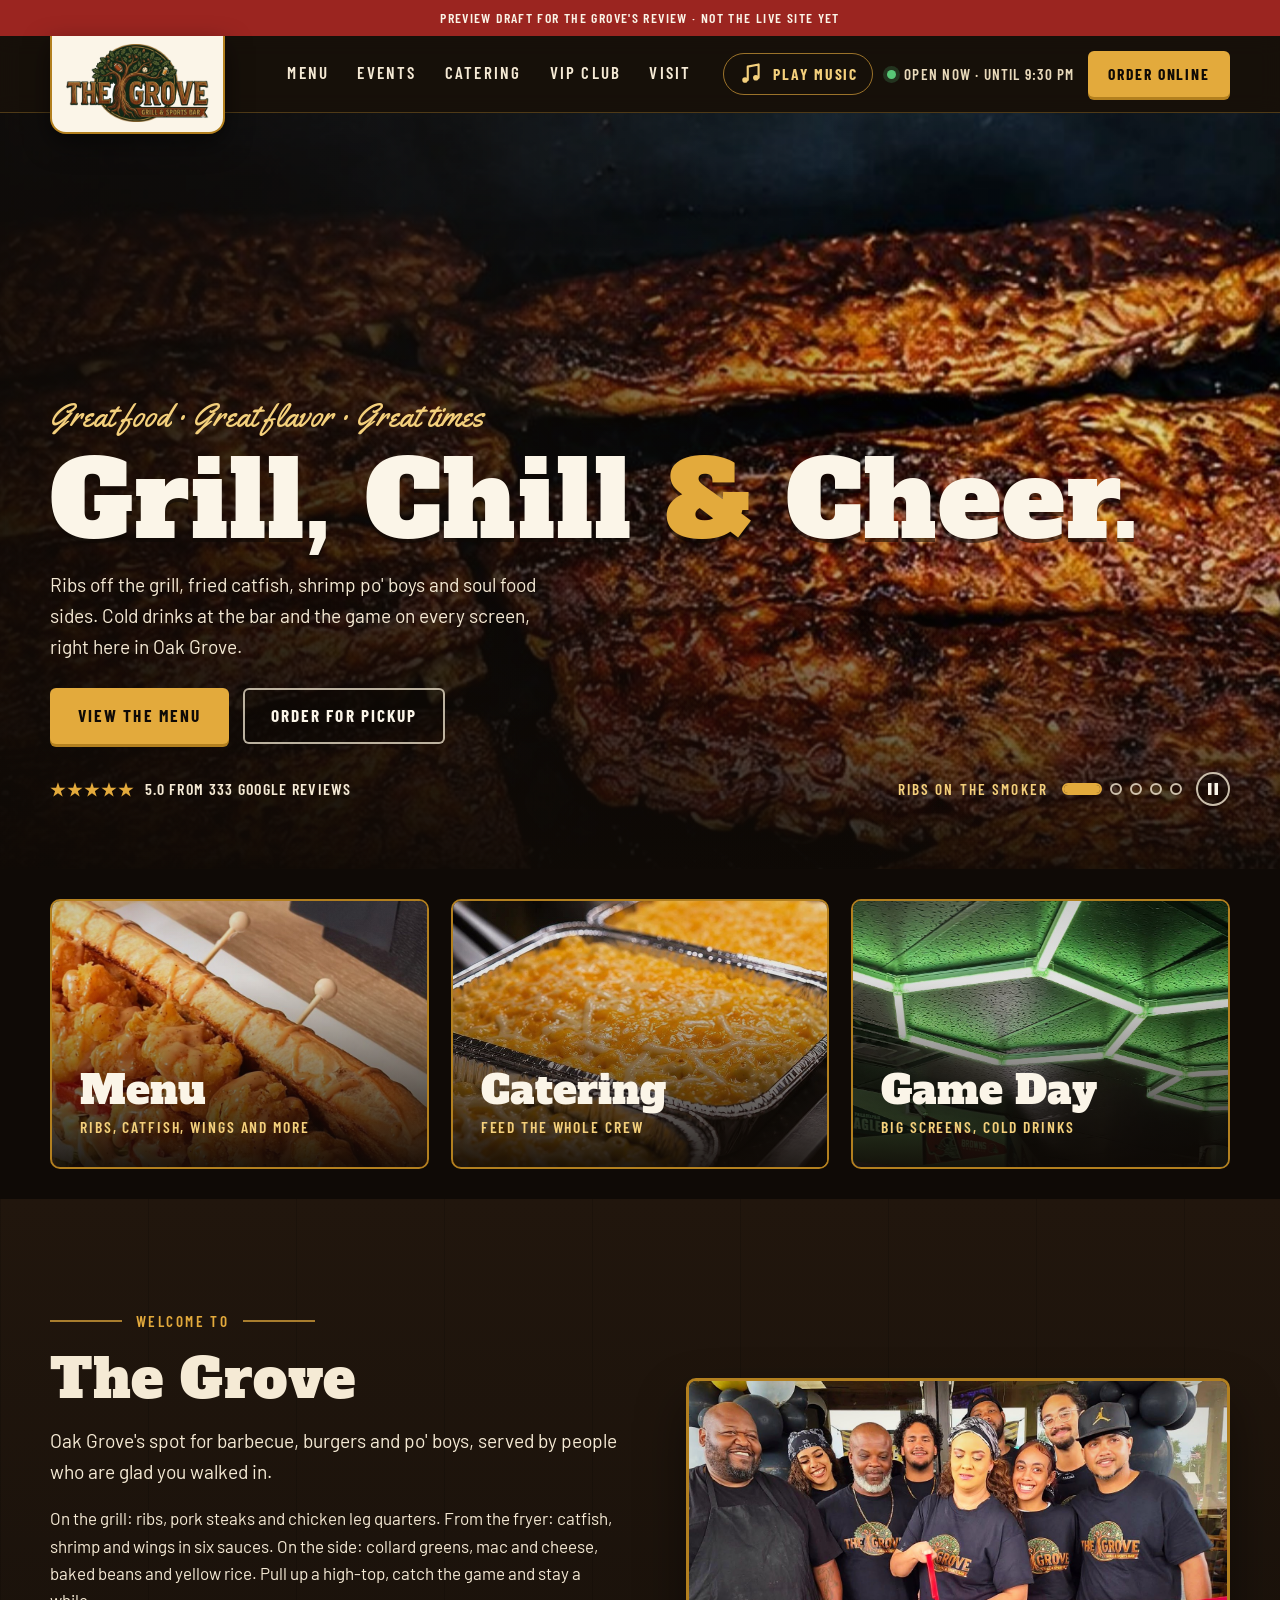
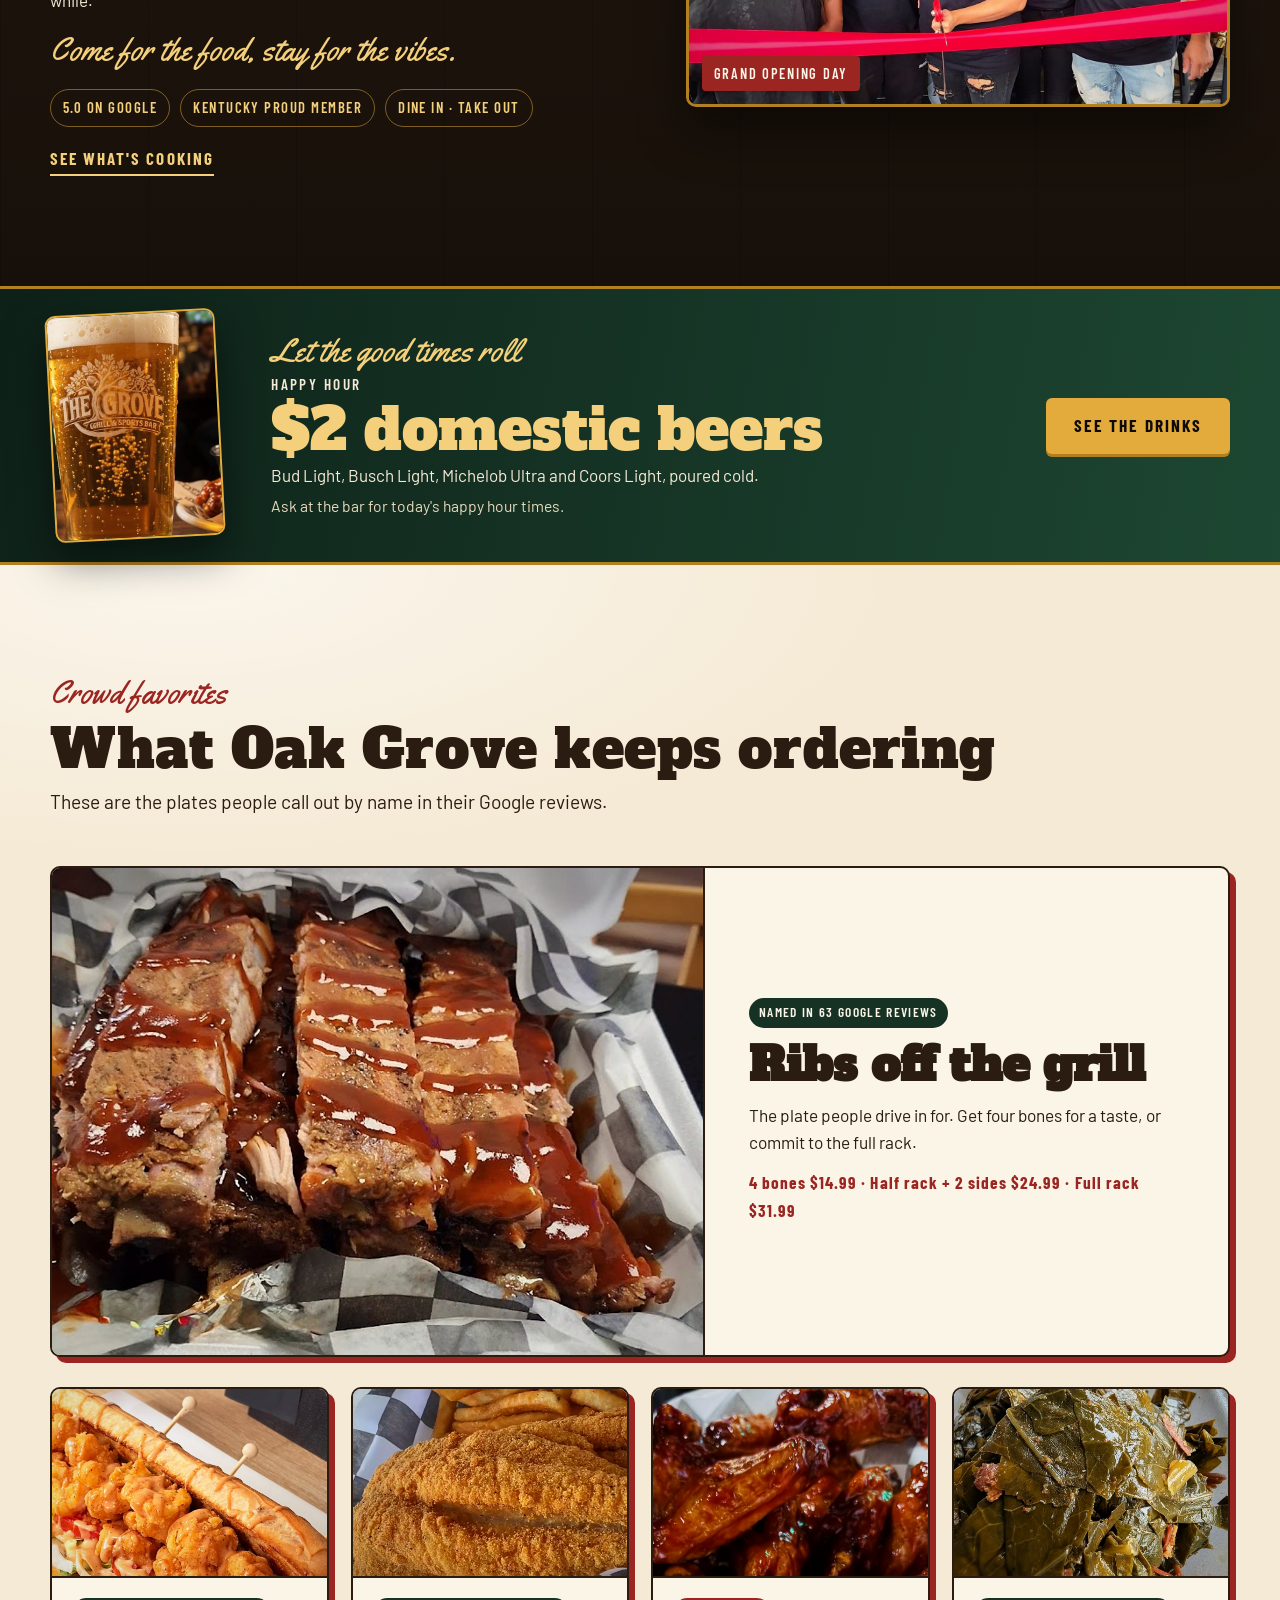
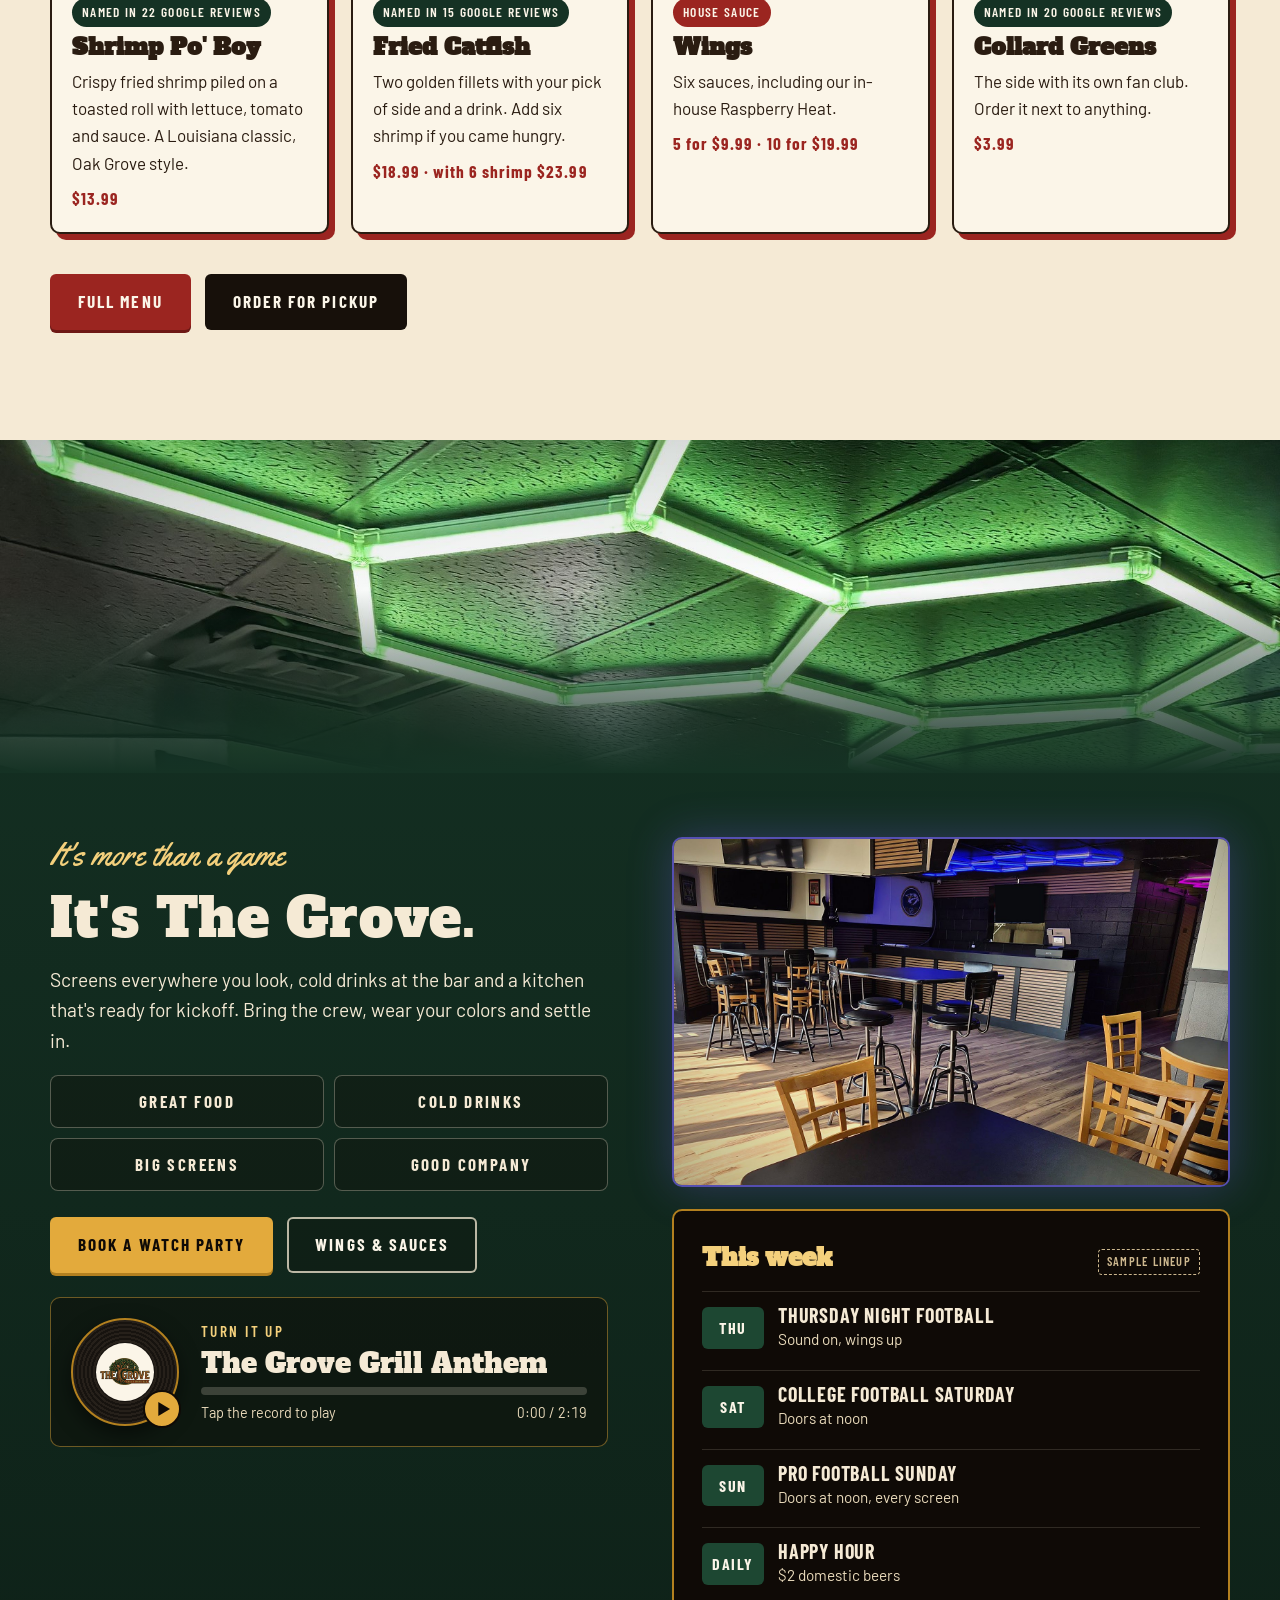
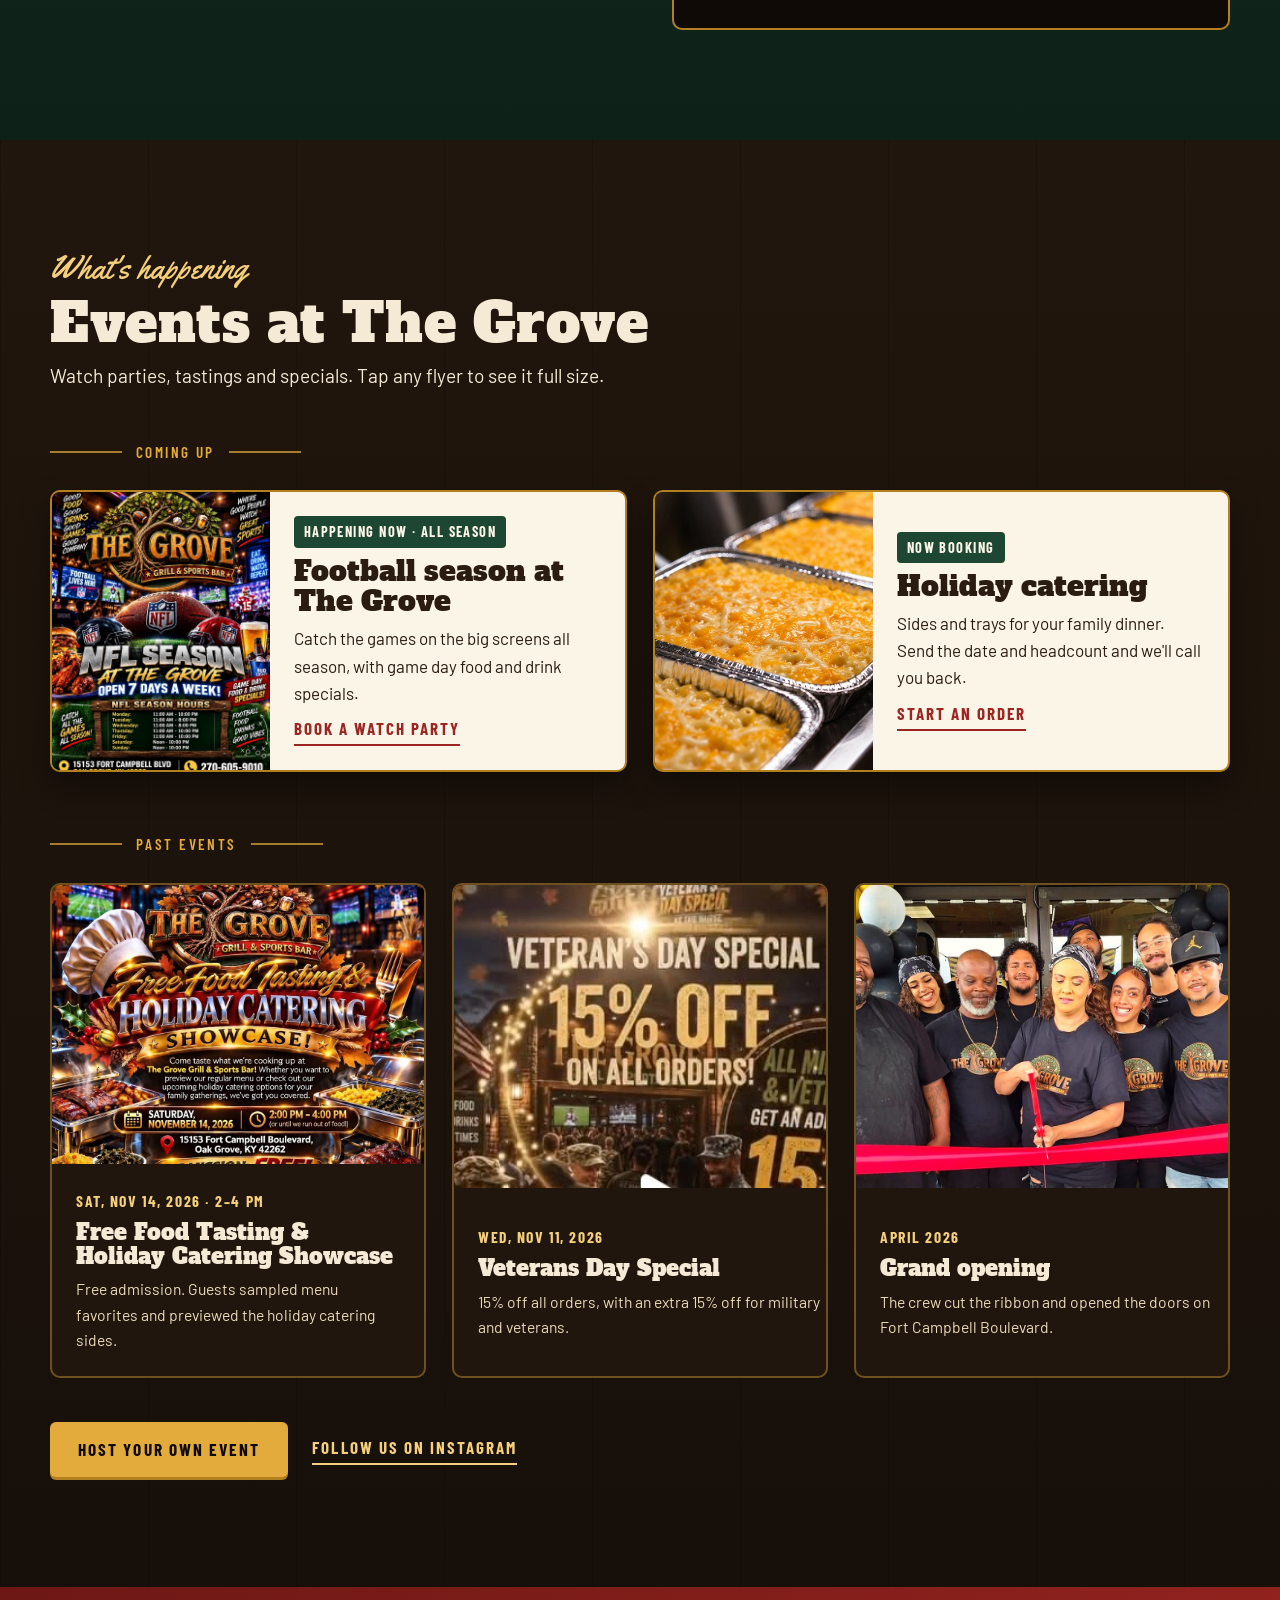
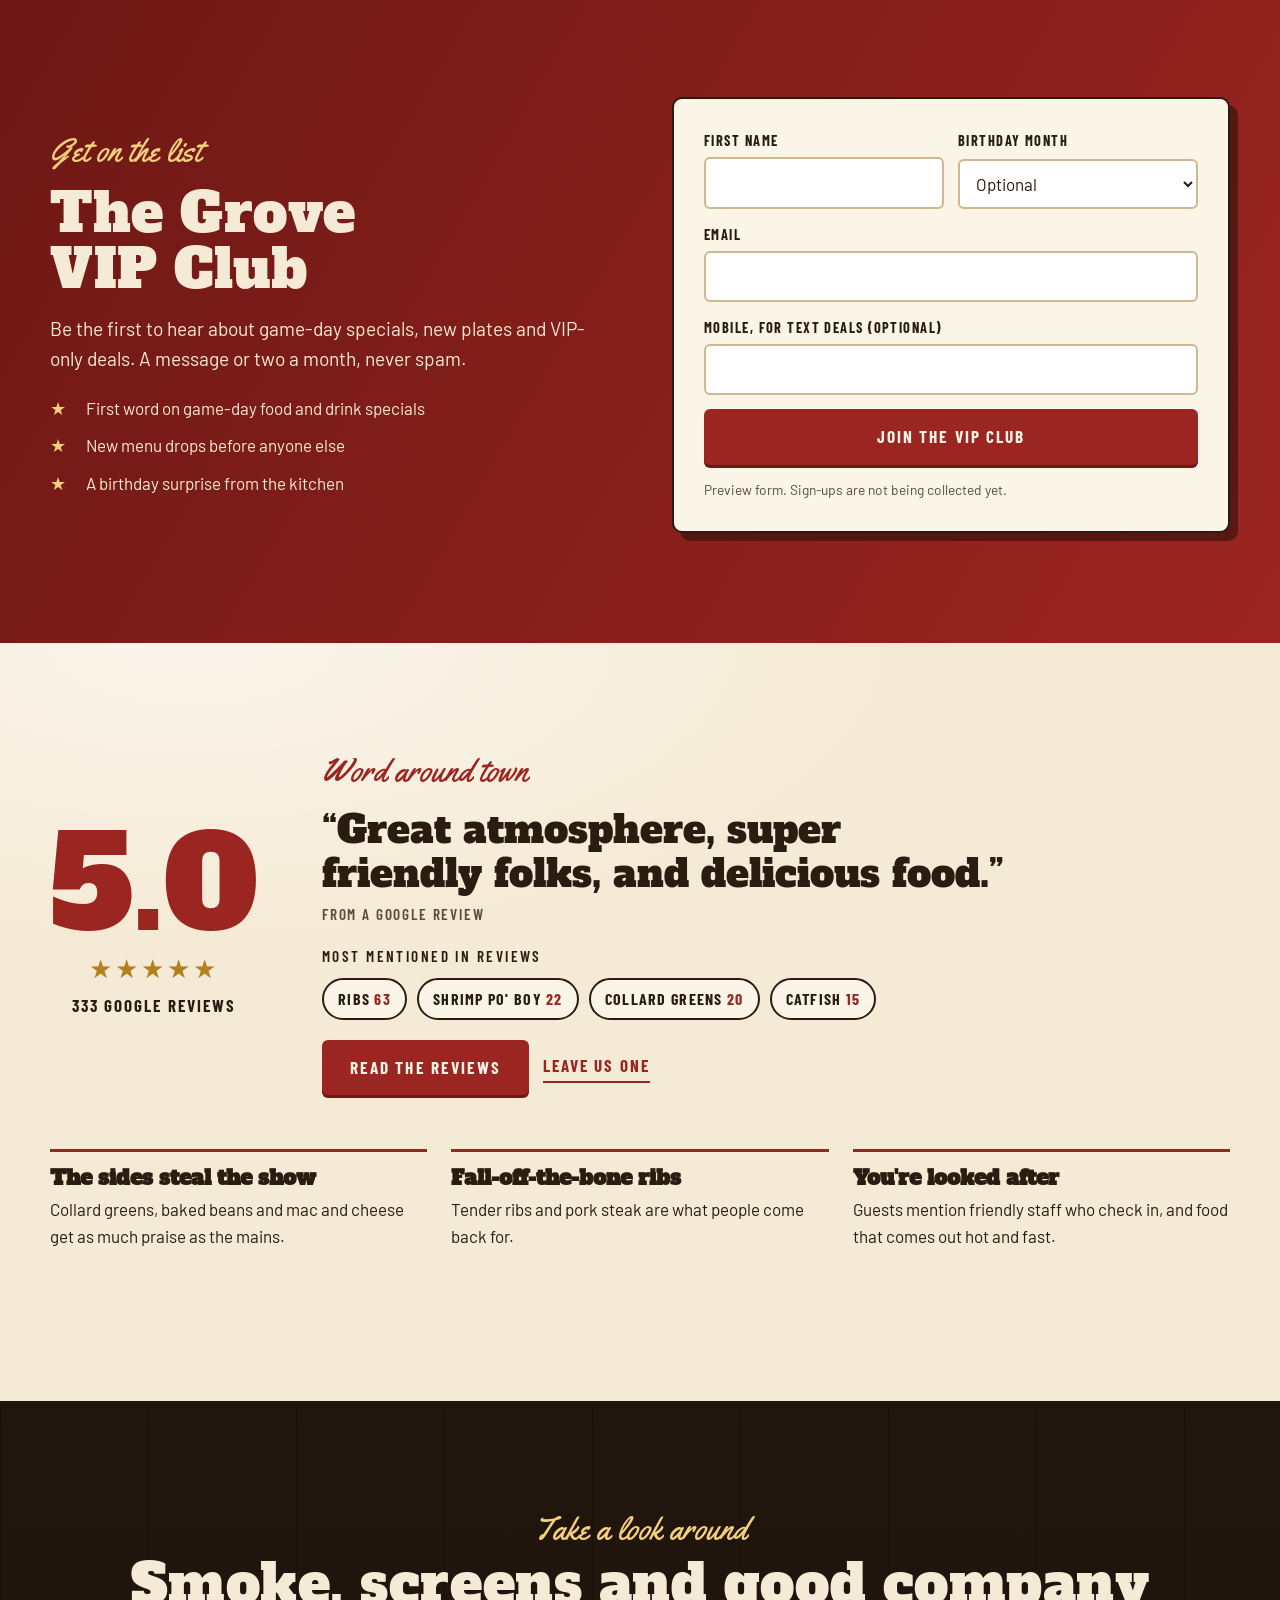
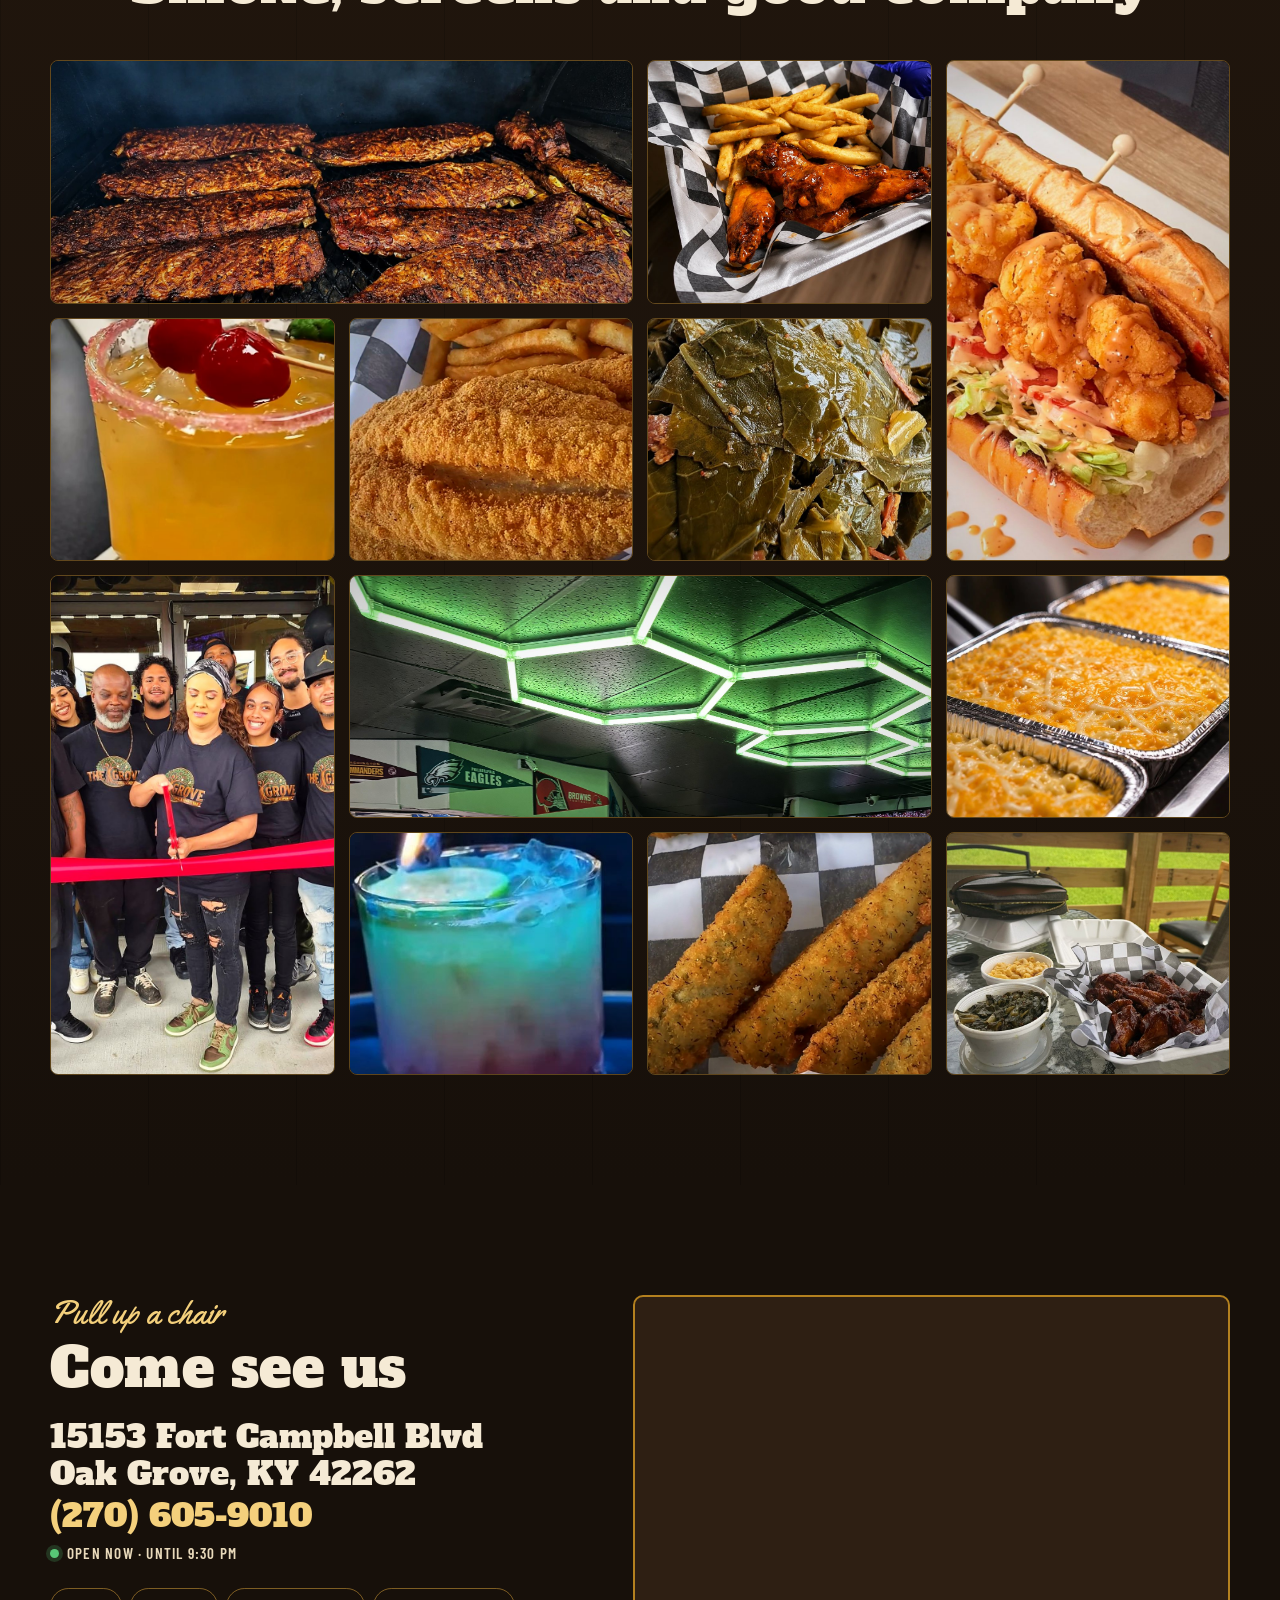
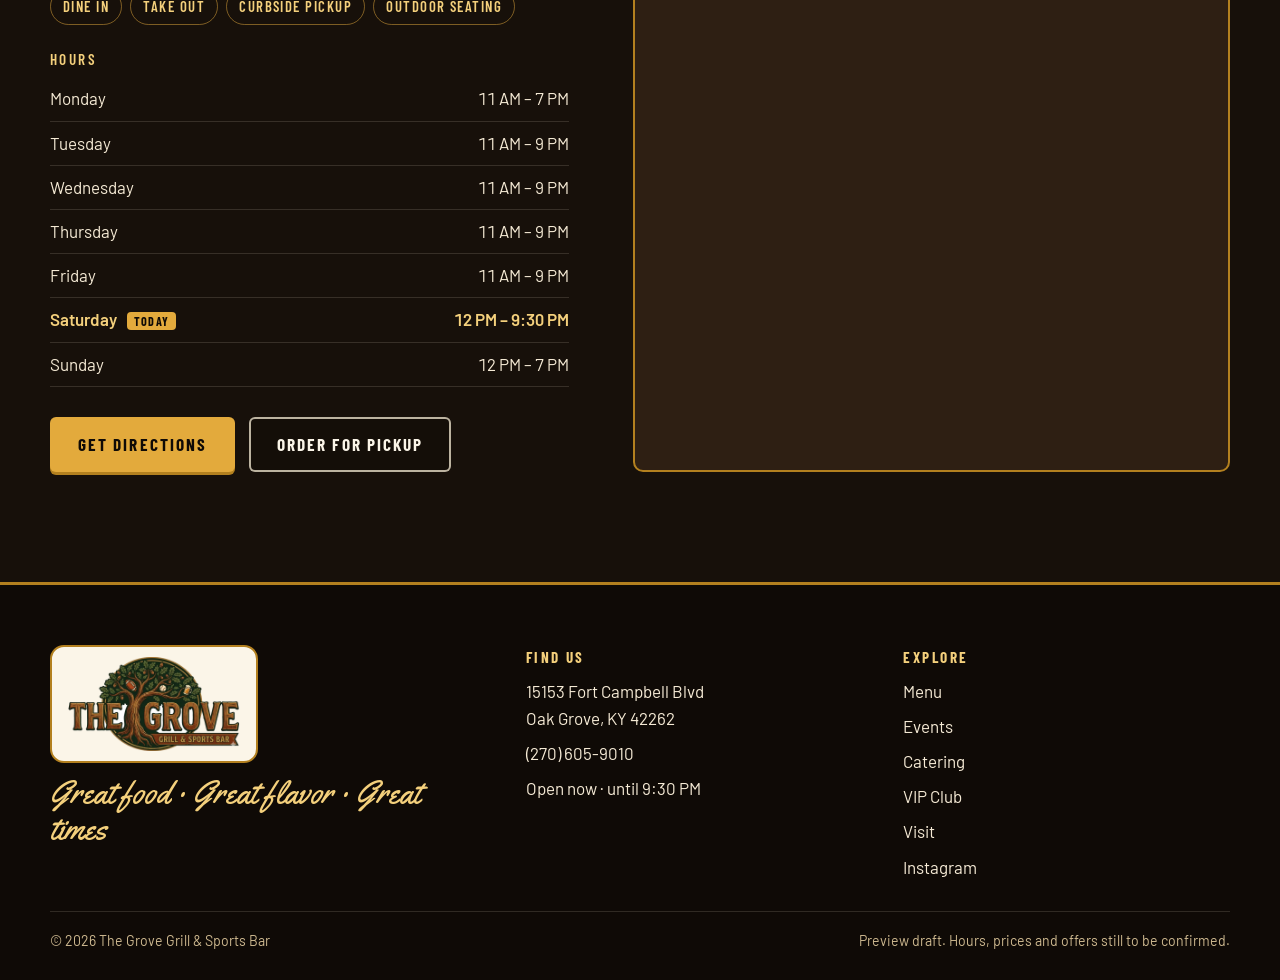
==== commit 4619a5fb: "Keep the anthem playing when moving between pages Links to the site's own pages now swap the page co" ====
--- a/index.html
+++ b/index.html
@@ -11,7 +11,8 @@
   <link rel="preconnect" href="https://fonts.googleapis.com">
   <link rel="preconnect" href="https://fonts.gstatic.com" crossorigin>
   <link href="https://fonts.googleapis.com/css2?family=Alfa+Slab+One&family=Barlow+Condensed:wght@500;600;700&family=Barlow:wght@400;500;600&family=Yellowtail&display=swap" rel="stylesheet">
-  <link rel="stylesheet" href="css/styles.css">
+  <!-- Bump the ?v= number whenever the CSS or scripts change, so phones fetch the new copy. -->
+  <link rel="stylesheet" href="css/styles.css?v=2">
   <script type="application/ld+json">
   {
     "@context": "https://schema.org",
@@ -332,7 +333,7 @@
 
   <div id="site-footer"></div>
 
-  <script src="data/site-data.js"></script>
-  <script src="js/site.js"></script>
+  <script src="data/site-data.js?v=2"></script>
+  <script src="js/site.js?v=2"></script>
 </body>
 </html>
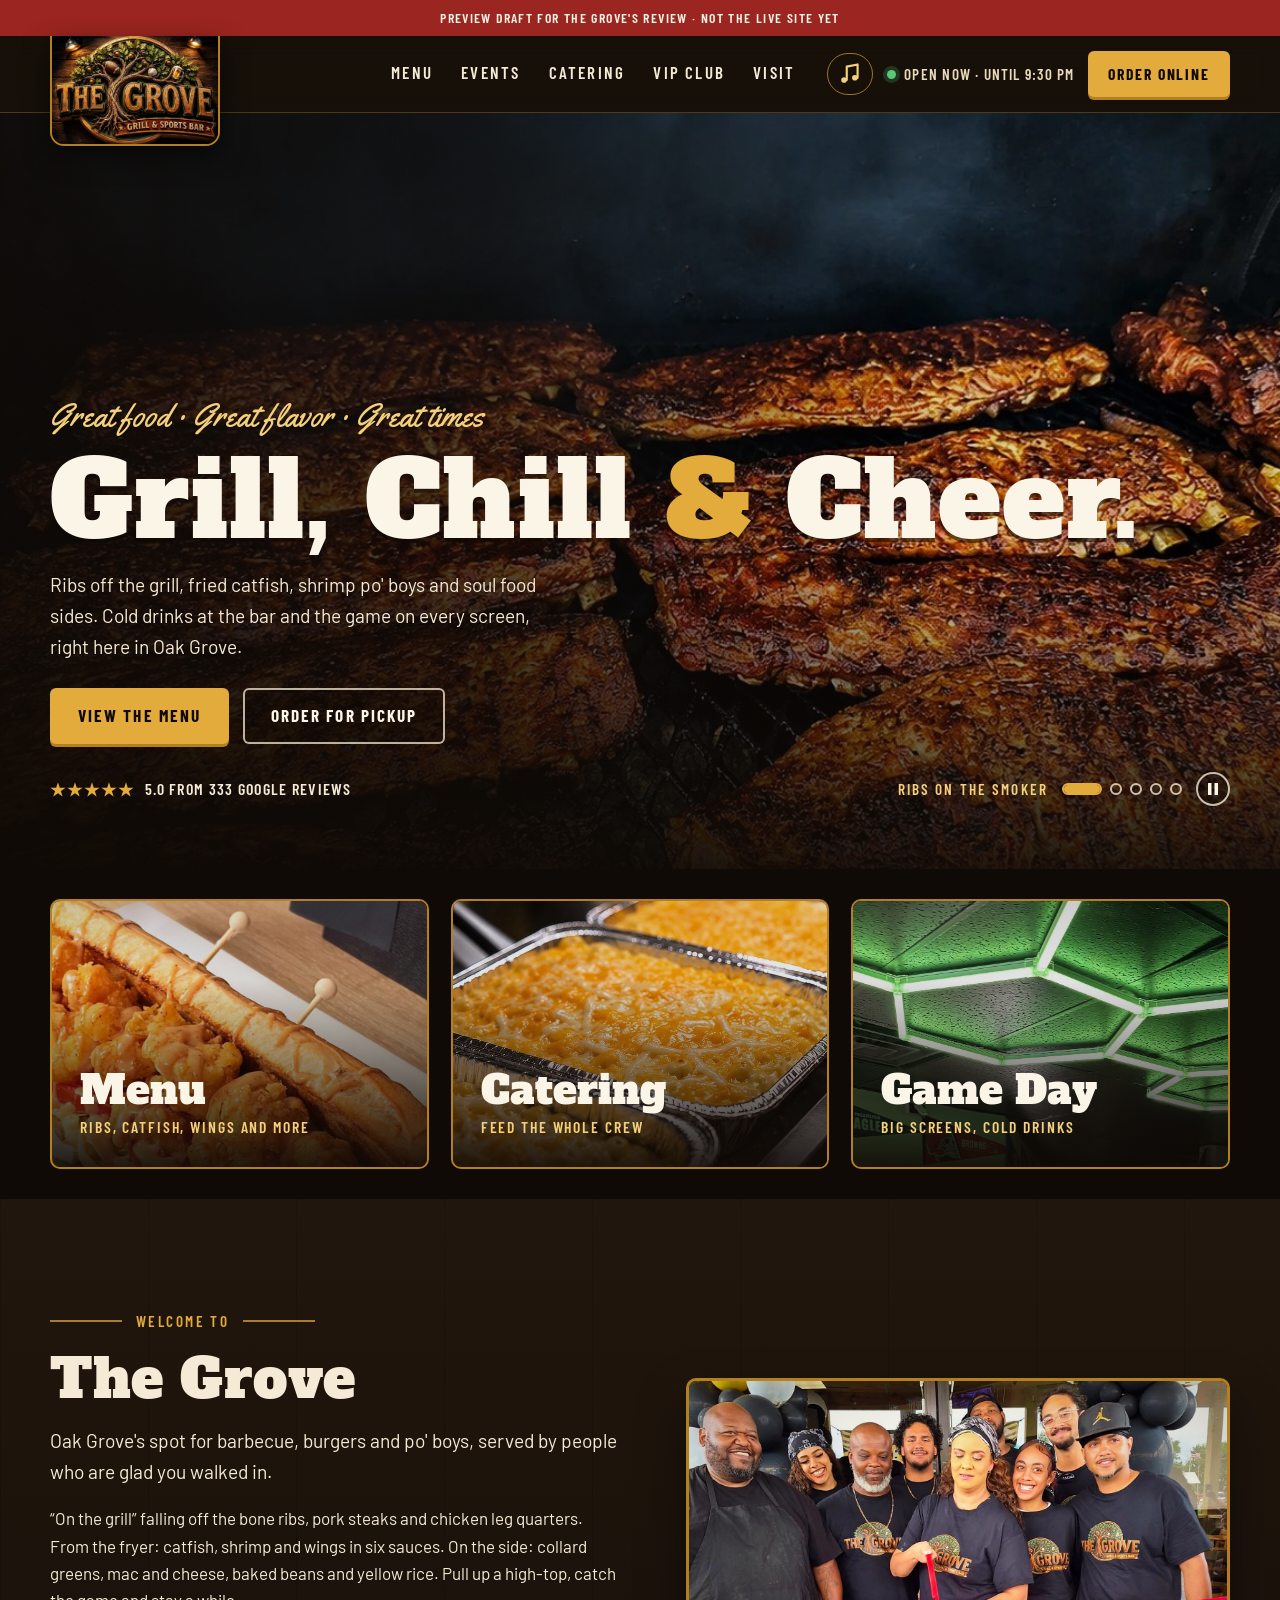
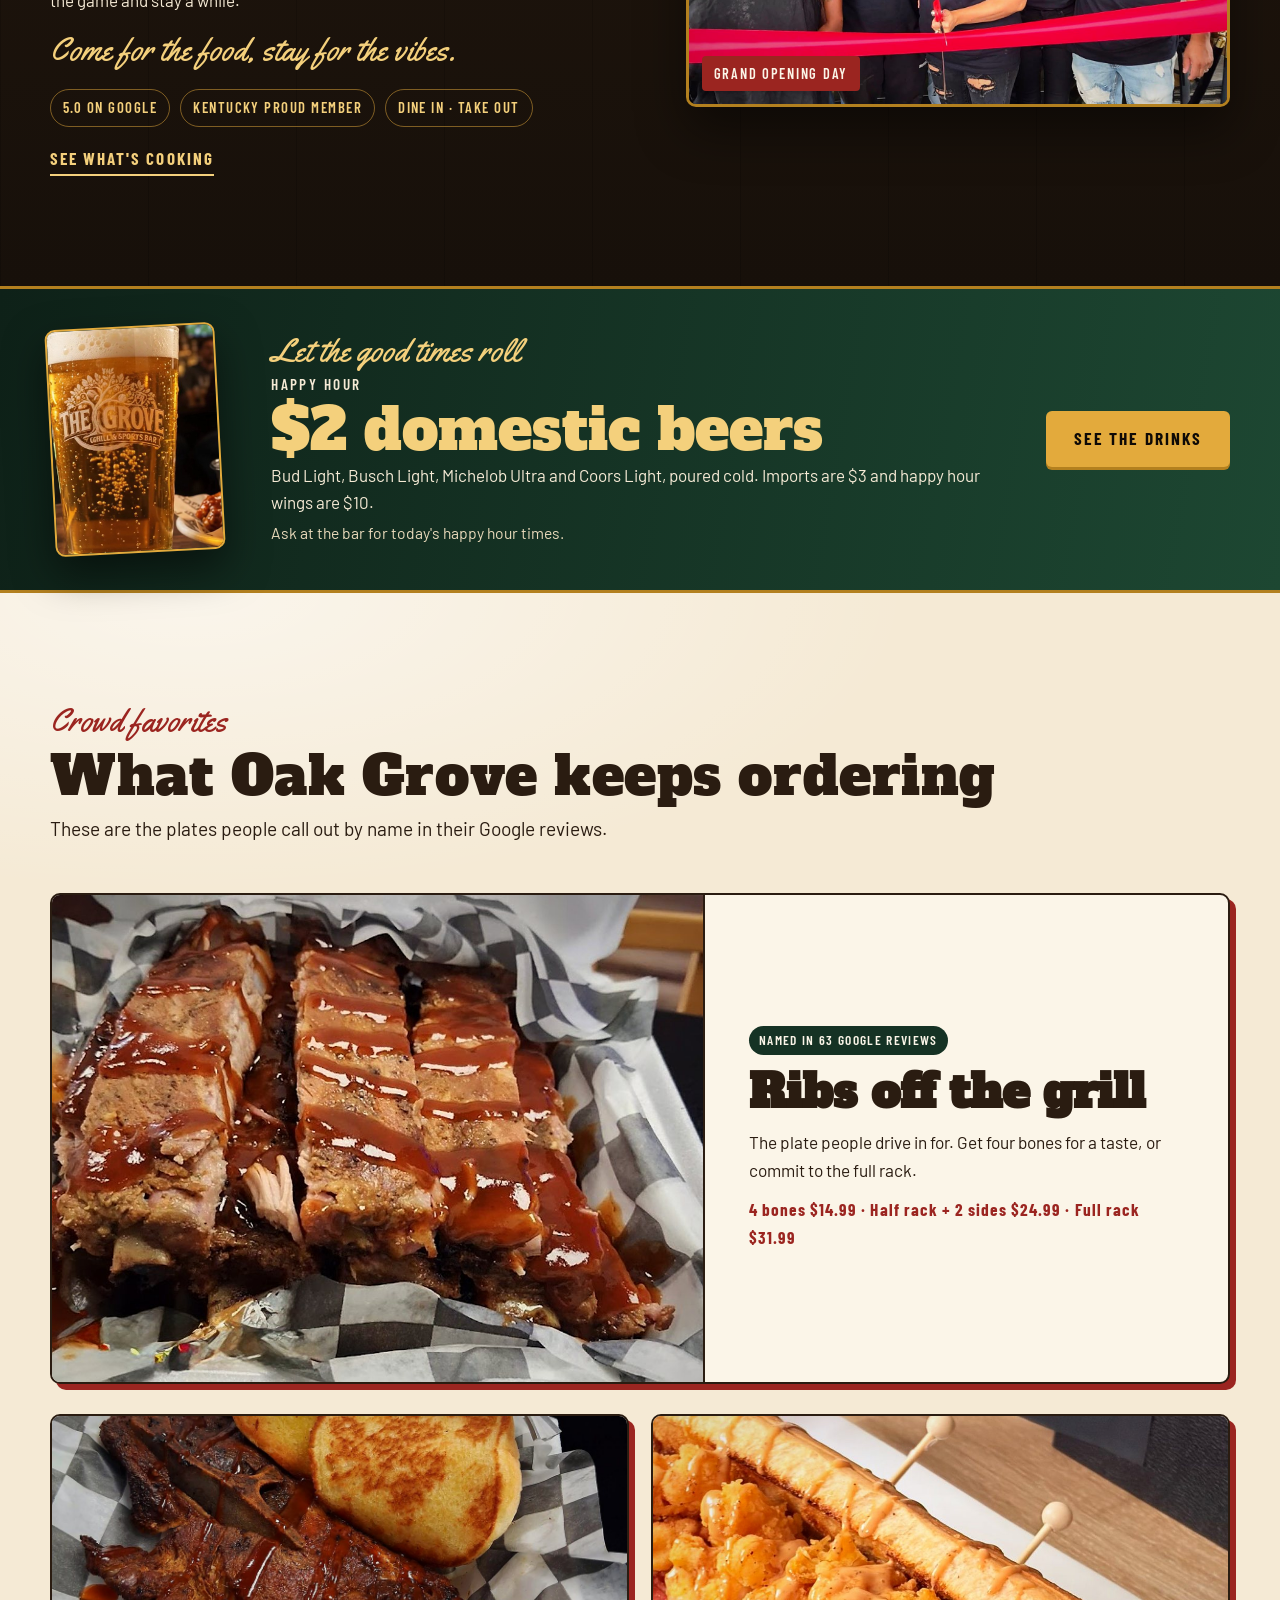
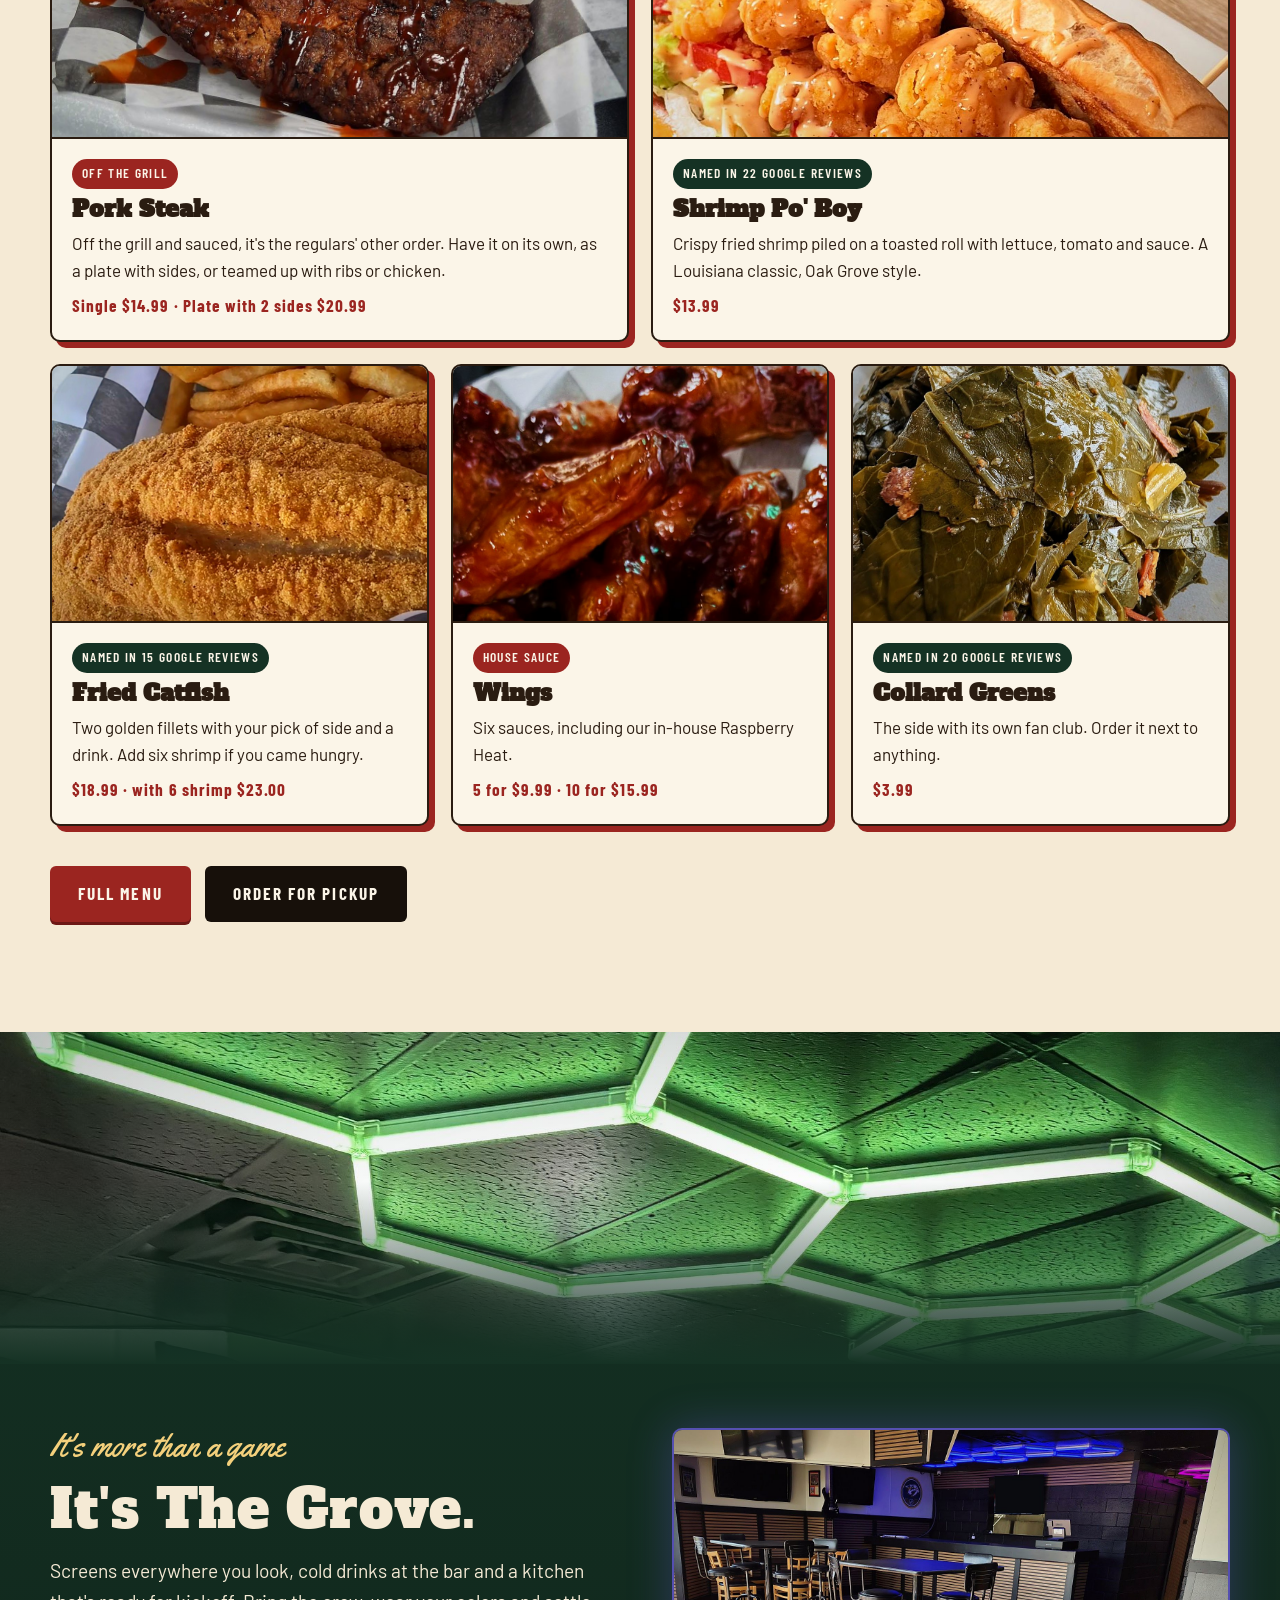
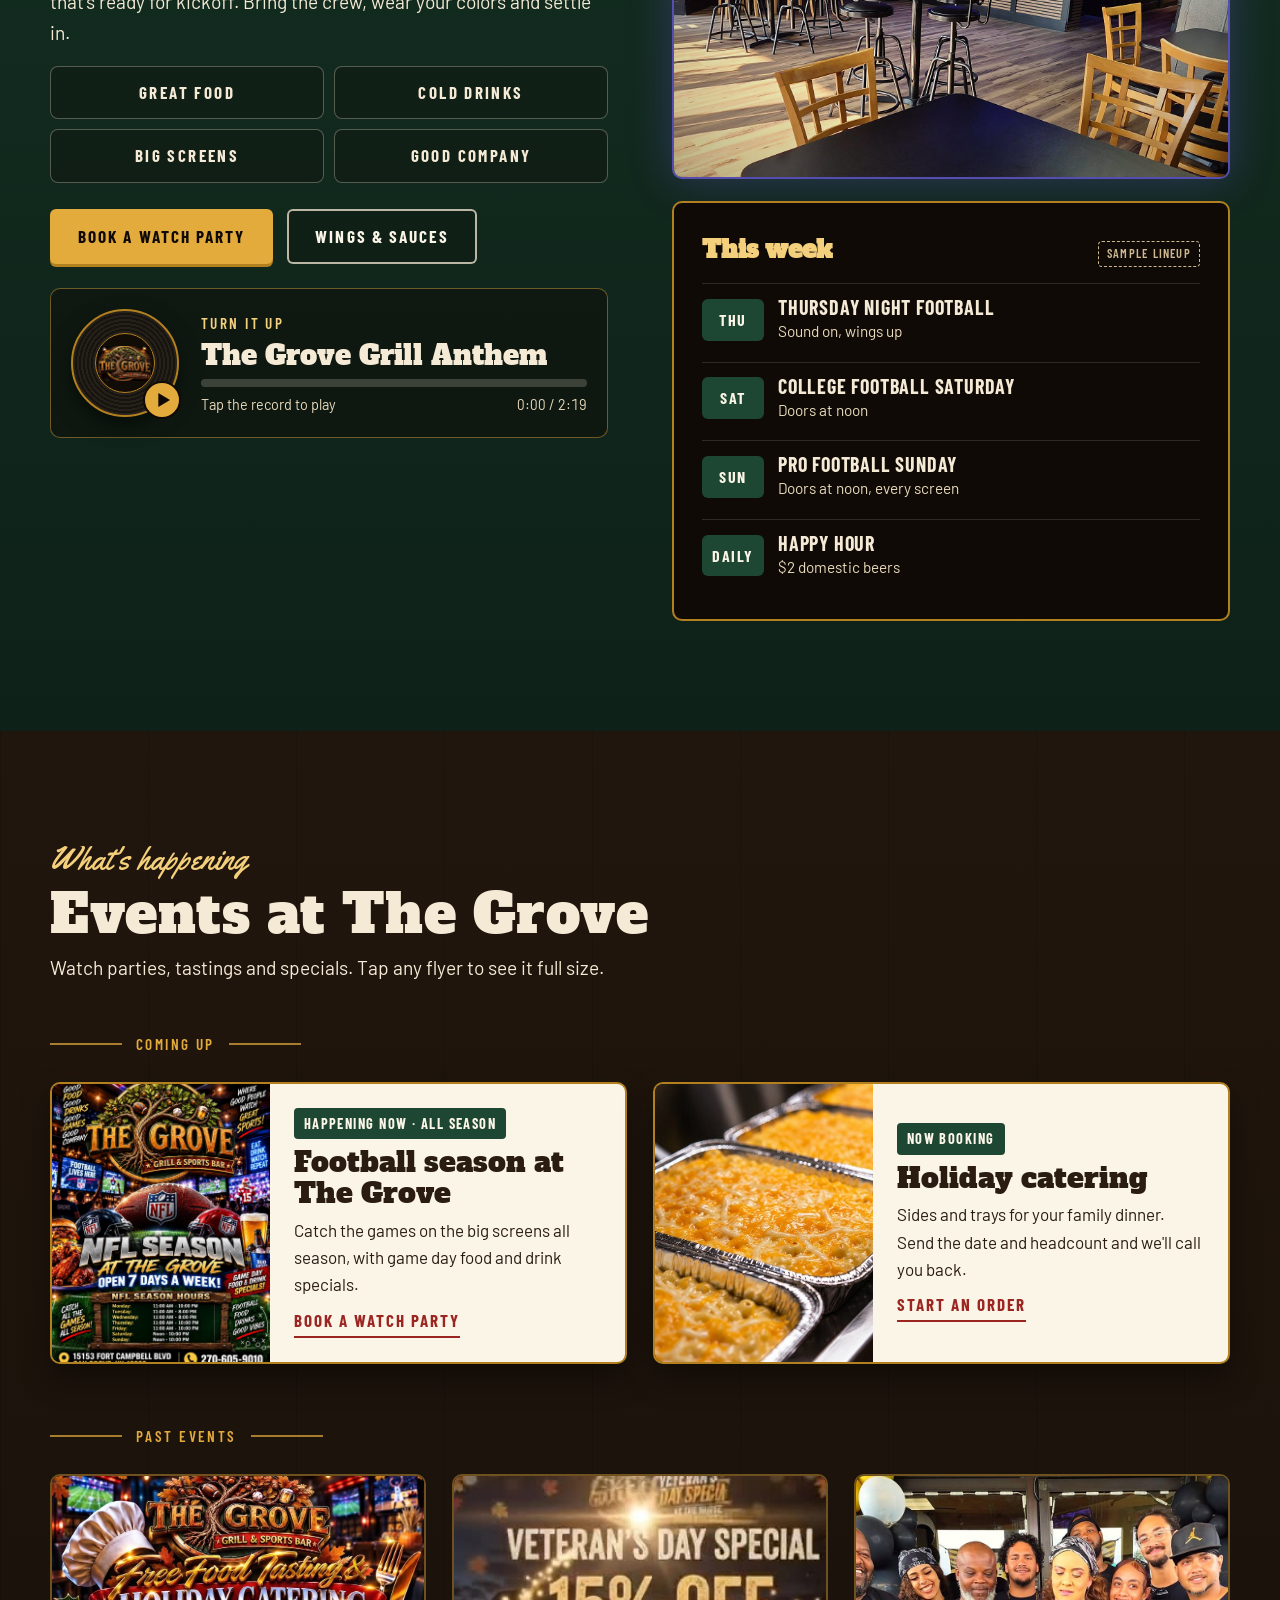
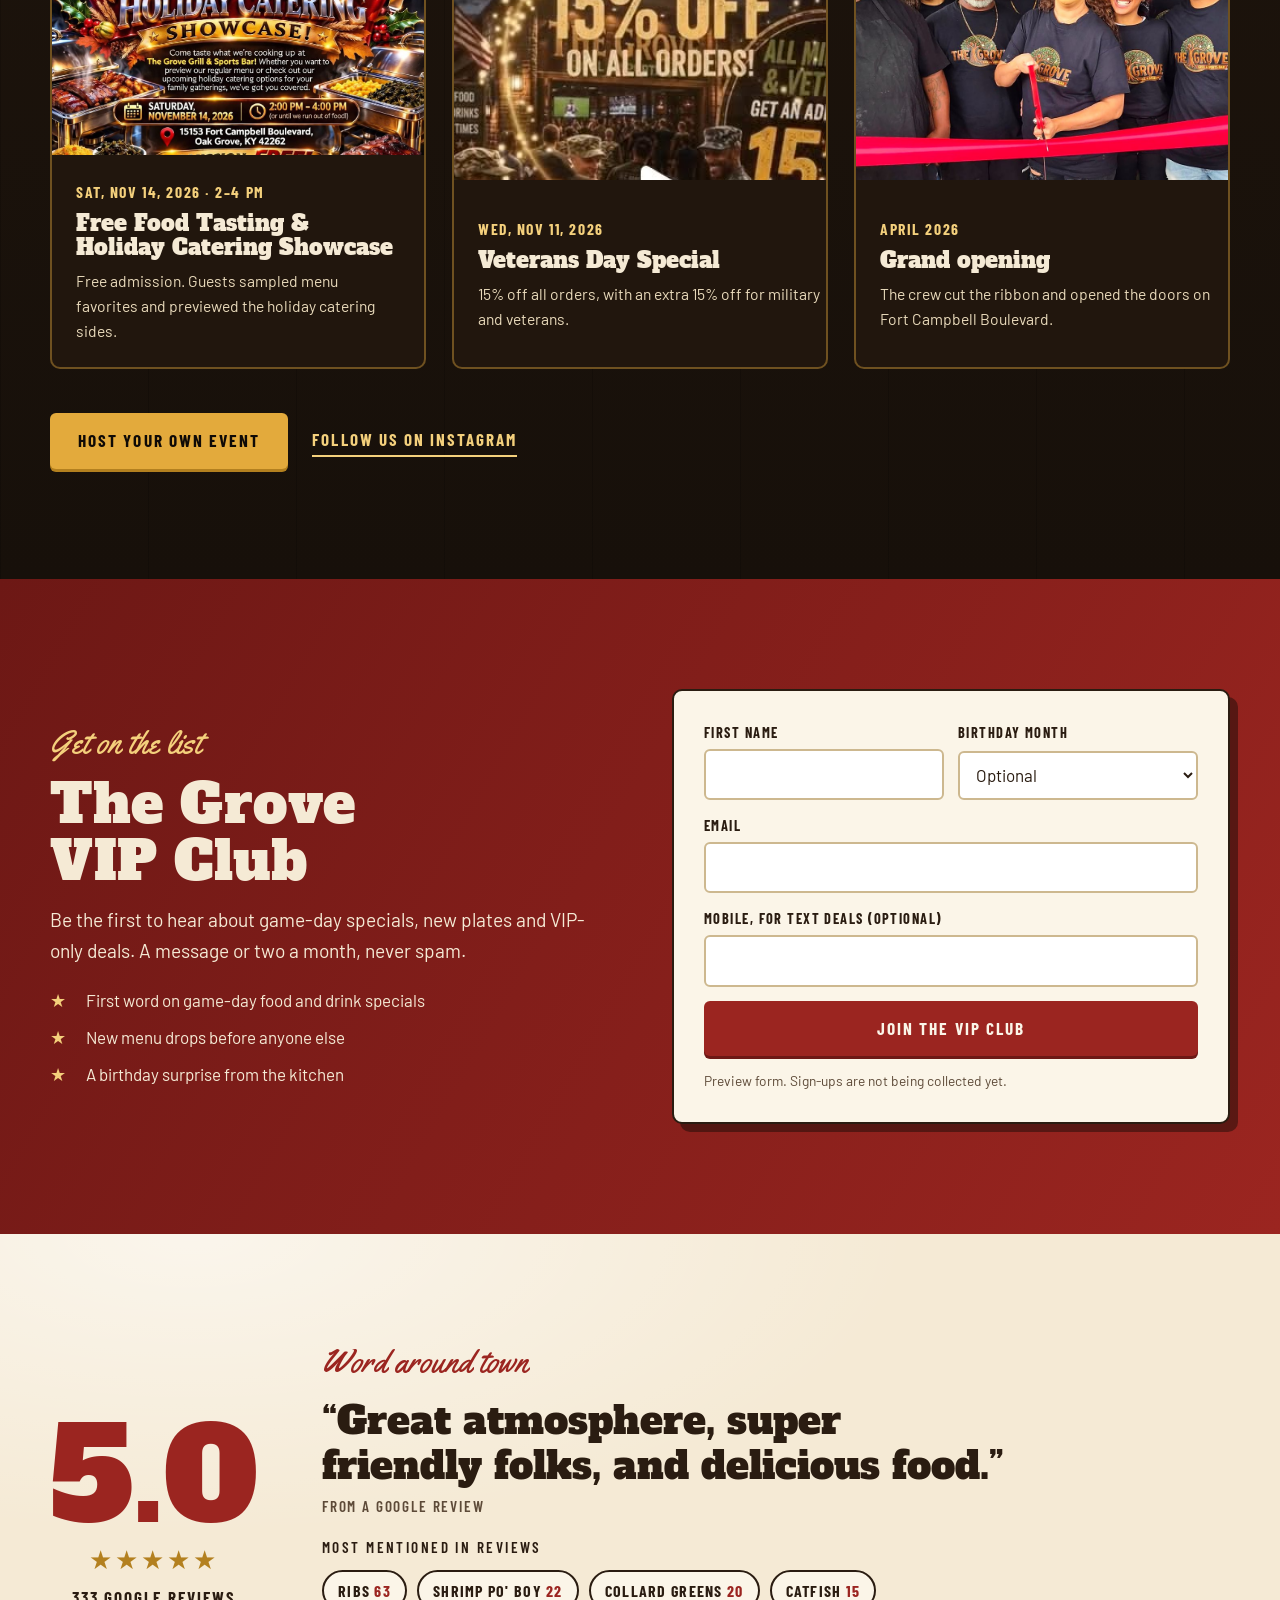
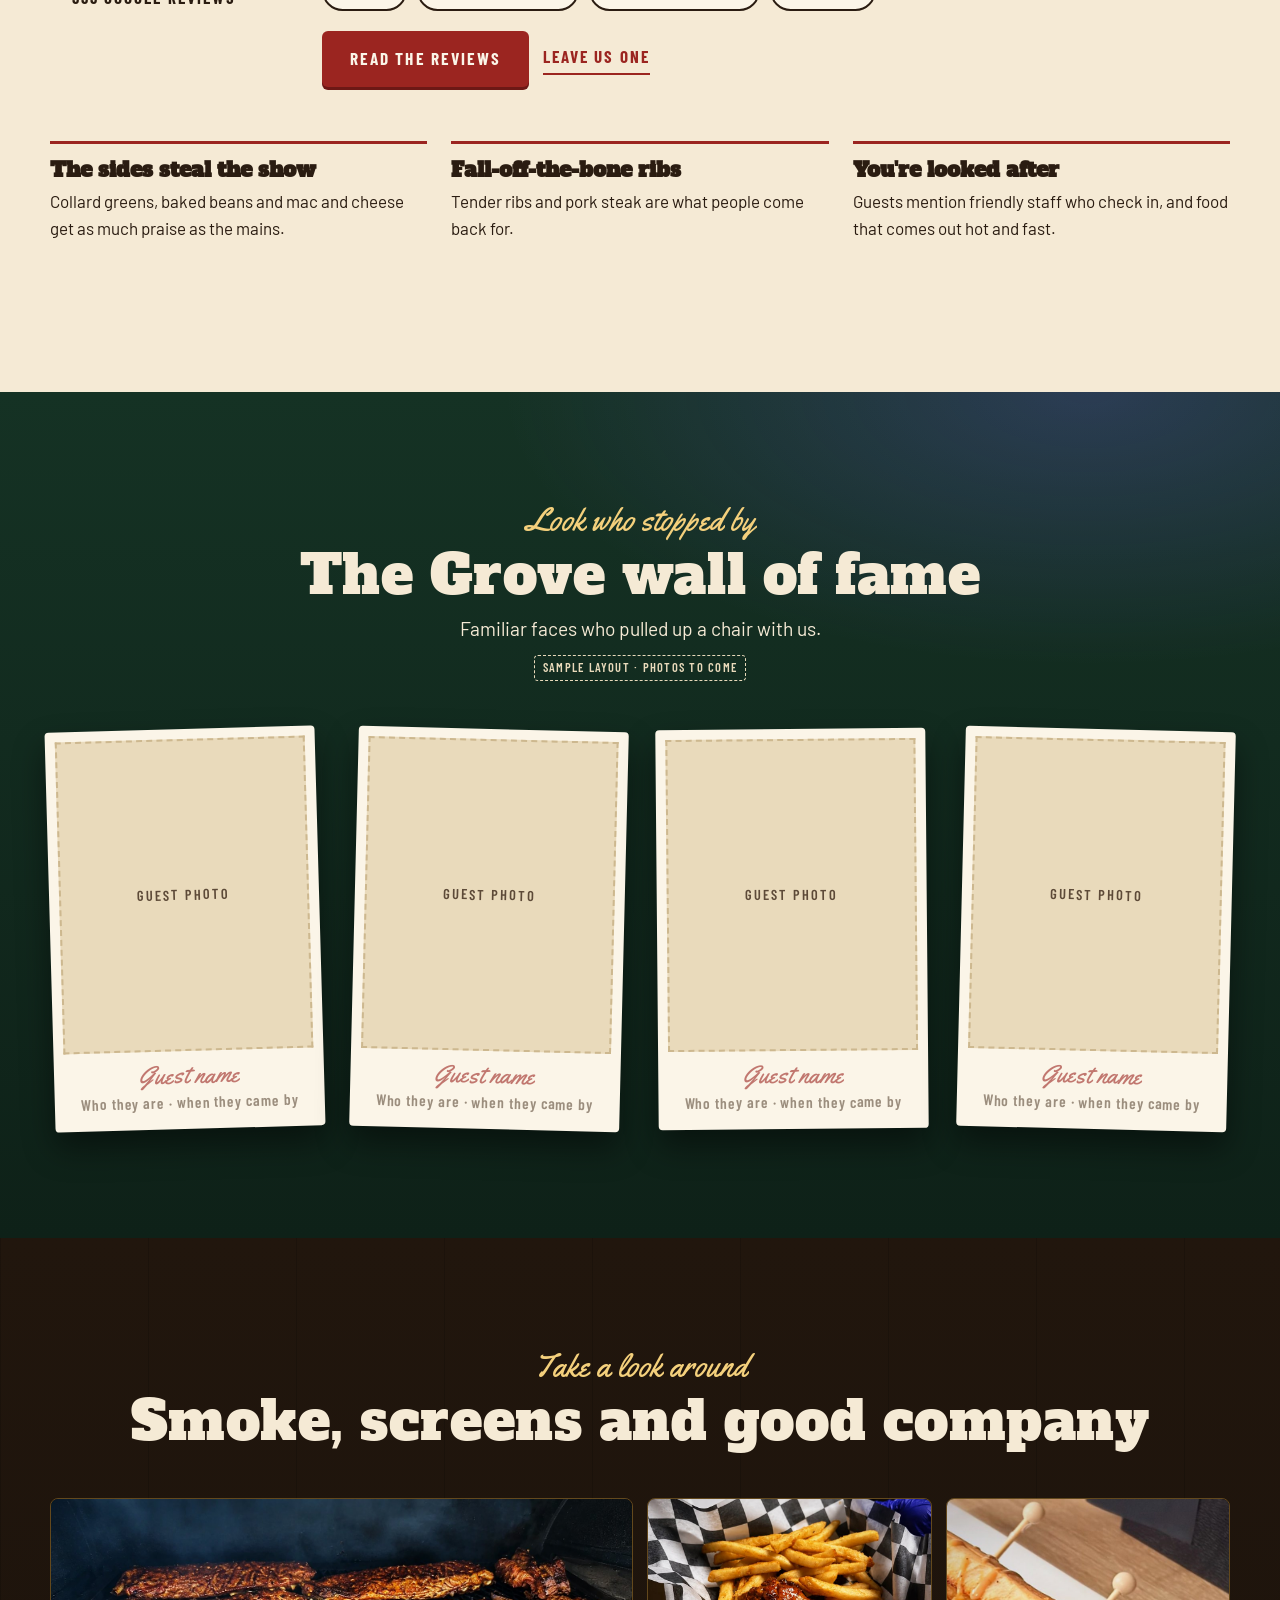
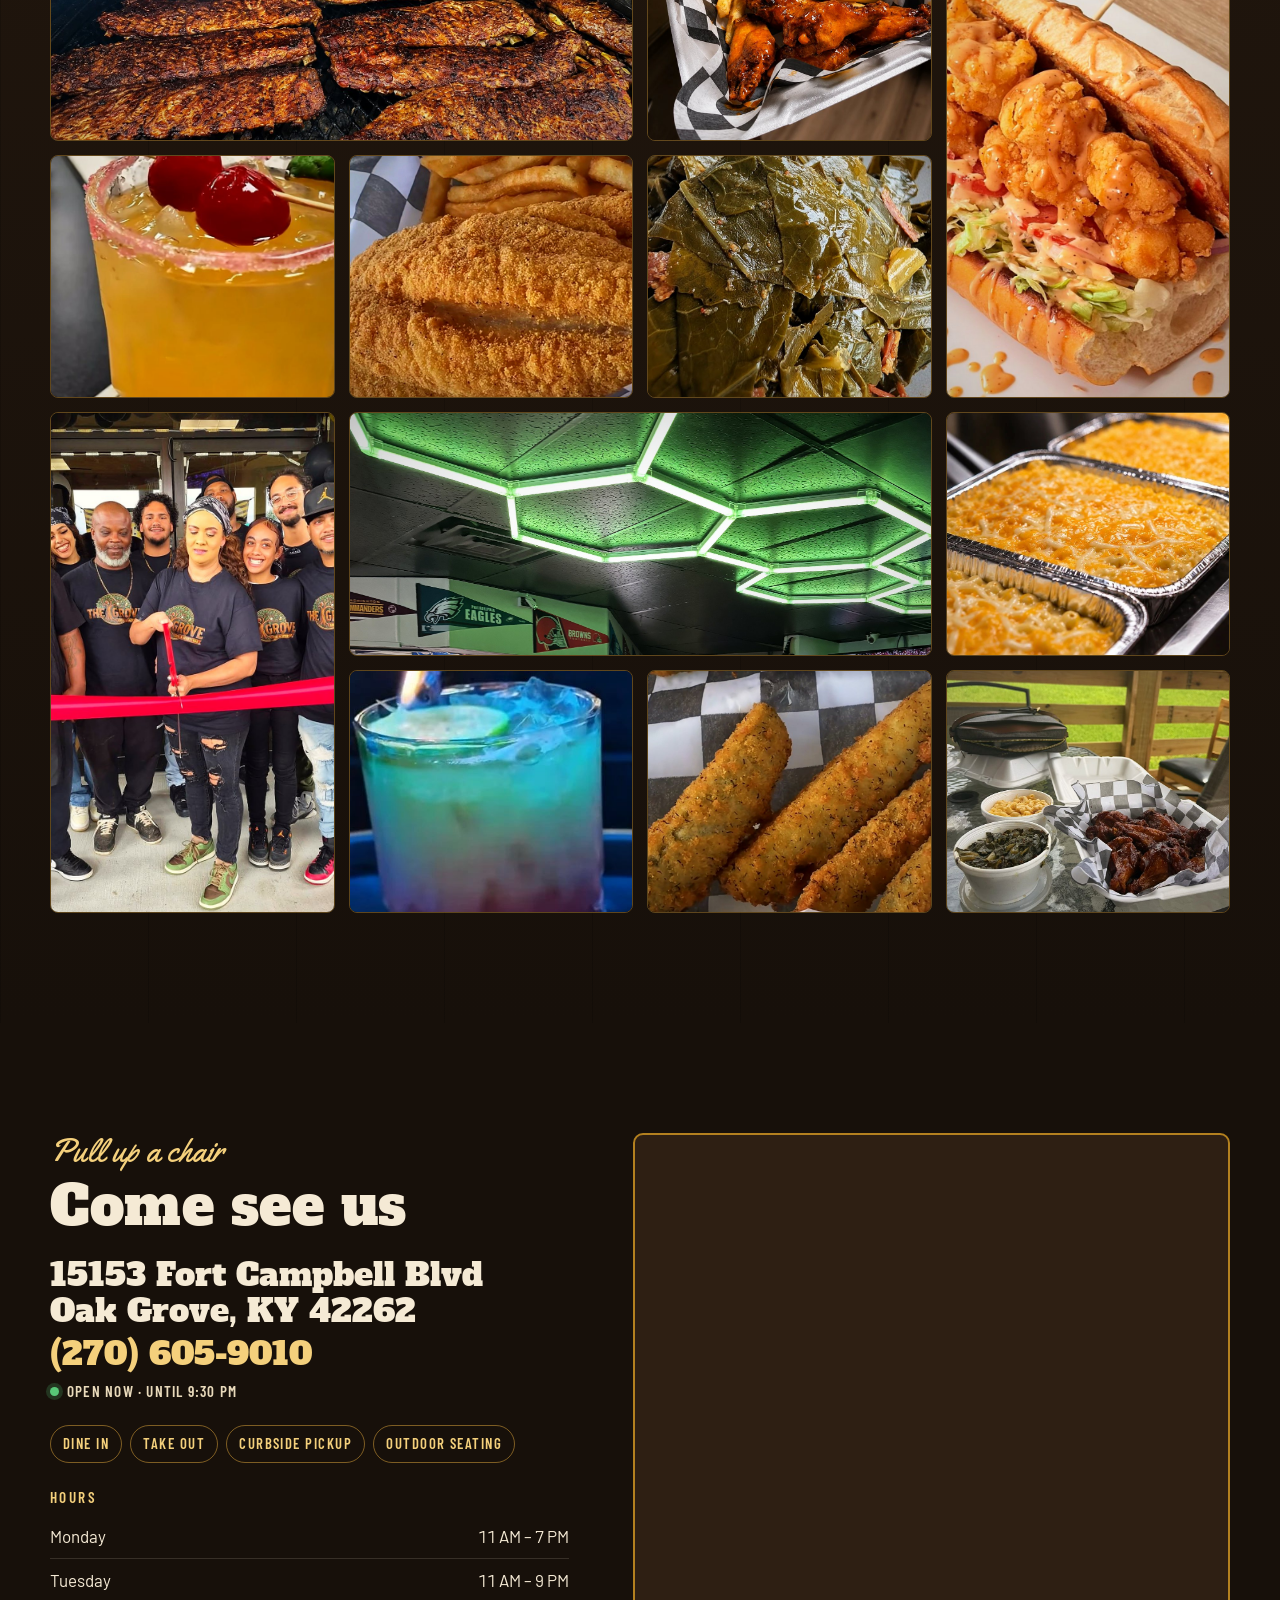
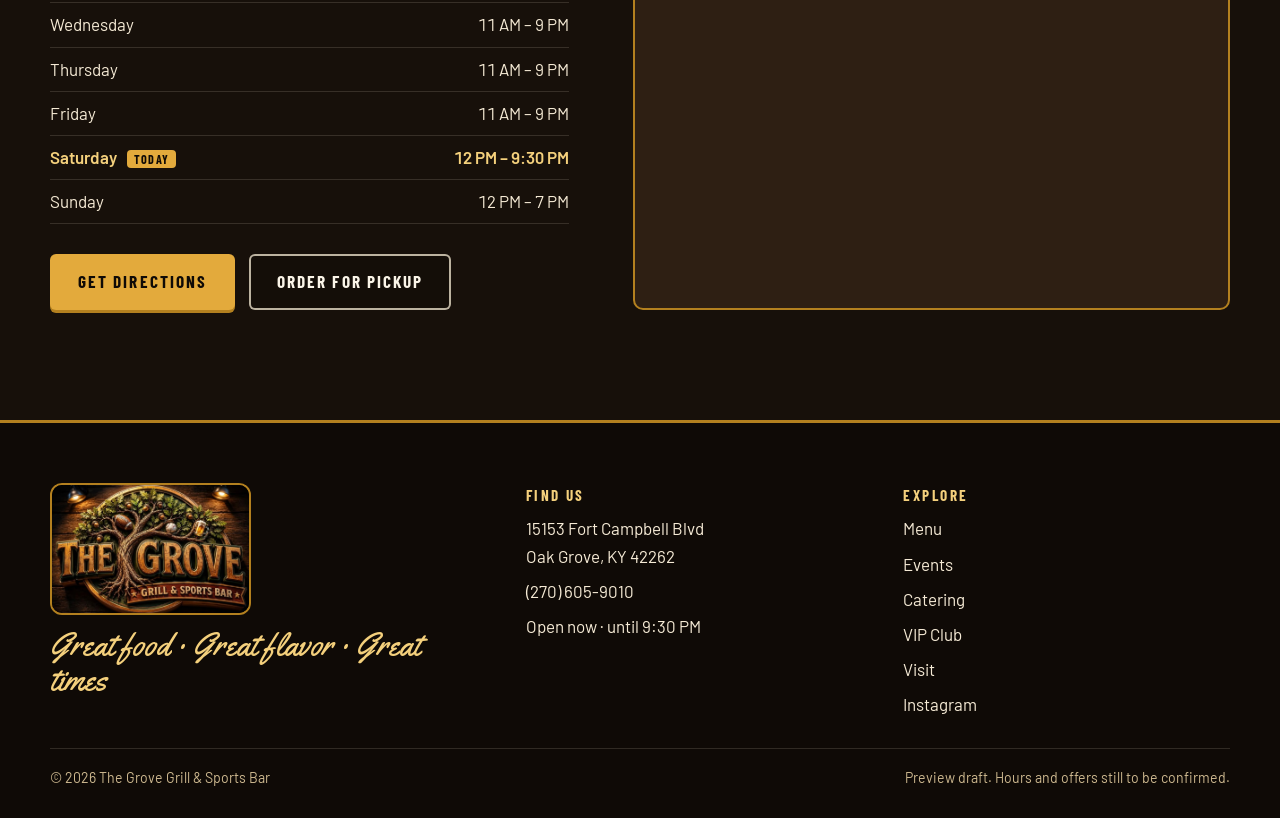
==== commit 23f35d01: "Register prices, new sign logo, pork steak favorite and wall of fame - Menu rebuilt from the registe" ====
--- a/index.html
+++ b/index.html
@@ -12,7 +12,7 @@
   <link rel="preconnect" href="https://fonts.gstatic.com" crossorigin>
   <link href="https://fonts.googleapis.com/css2?family=Alfa+Slab+One&family=Barlow+Condensed:wght@500;600;700&family=Barlow:wght@400;500;600&family=Yellowtail&display=swap" rel="stylesheet">
   <!-- Bump the ?v= number whenever the CSS or scripts change, so phones fetch the new copy. -->
-  <link rel="stylesheet" href="css/styles.css?v=2">
+  <link rel="stylesheet" href="css/styles.css?v=3">
   <script type="application/ld+json">
   {
     "@context": "https://schema.org",
@@ -102,7 +102,7 @@
           <p class="label rule">Welcome to</p>
           <h2 class="title">The Grove</h2>
           <p class="lede">Oak Grove's spot for barbecue, burgers and po' boys, served by people who are glad you walked in.</p>
-          <p>On the grill: ribs, pork steaks and chicken leg quarters. From the fryer: catfish, shrimp and wings in six sauces. On the side: collard greens, mac and cheese, baked beans and yellow rice. Pull up a high-top, catch the game and stay a while.</p>
+          <p>“On the grill” falling off the bone ribs, pork steaks and chicken leg quarters. From the fryer: catfish, shrimp and wings in six sauces. On the side: collard greens, mac and cheese, baked beans and yellow rice. Pull up a high-top, catch the game and stay a while.</p>
           <p class="script">Come for the food, stay for the vibes.</p>
           <ul class="fact-row">
             <li class="fact">5.0 on Google</li>
@@ -173,7 +173,7 @@
           <!-- The anthem. Stays silent until someone presses play. -->
           <div class="anthem">
             <button type="button" class="anthem__disc" data-music aria-pressed="false" aria-label="Play The Grove Grill Anthem">
-              <span class="anthem__label"><img src="images/logo.webp" alt="" width="760" height="415" loading="lazy"></span>
+              <span class="anthem__label"><img src="images/logo-sign.jpg" alt="" width="877" height="569" loading="lazy"></span>
               <span class="anthem__btn" aria-hidden="true"></span>
             </button>
             <div class="anthem__info">
@@ -292,6 +292,20 @@
       </div>
     </section>
 
+    <!-- Wall of fame: built from "visitors" in data/site-data.js. Hidden until there is a photo
+         (while the site is a draft it shows empty sample frames instead). -->
+    <section class="section on-green" id="visitors" data-visitors-wrap hidden>
+      <div class="wrap">
+        <div class="section-head section-head--center reveal">
+          <p class="script">Look who stopped by</p>
+          <h2 class="title">The Grove wall of fame</h2>
+          <p class="lede">Familiar faces who pulled up a chair with us.</p>
+          <span class="board__tag" data-visitors-sample hidden>Sample layout · photos to come</span>
+        </div>
+        <div class="wall reveal" data-visitors></div>
+      </div>
+    </section>
+
     <!-- Gallery -->
     <section class="section wood" id="gallery">
       <div class="wrap">
@@ -333,7 +347,7 @@
 
   <div id="site-footer"></div>
 
-  <script src="data/site-data.js?v=2"></script>
-  <script src="js/site.js?v=2"></script>
+  <script src="data/site-data.js?v=3"></script>
+  <script src="js/site.js?v=3"></script>
 </body>
 </html>
--- a/css/styles.css
+++ b/css/styles.css
@@ -134,7 +134,7 @@
 .btn--dark { background: var(--walnut-900); color: var(--cream-50); }
 .btn--dark:hover { background: var(--walnut-700); }
 
-.btn--small { min-height: 42px; padding: 8px 18px; font-size: 0.98rem; }
+.btn--small { min-height: 42px; padding: 8px 18px; font-size: 0.98rem; white-space: nowrap; }
 
 .text-link {
   font-family: var(--font-label); font-weight: 700; letter-spacing: 0.12em; text-transform: uppercase;
@@ -164,19 +164,21 @@
   display: flex; align-items: center; gap: clamp(14px, 2.5vw, 34px);
   min-height: var(--header-h);
 }
-/* The logo hangs from the header on a cream plaque, like a sign over the door. */
+/* The logo is the restaurant's wooden sign. It hangs from the header, like the sign over the door,
+   and tucks up into the header once the page is scrolled. */
 .brand {
-  display: flex; align-items: center; flex: none; text-decoration: none;
+  display: block; flex: none; text-decoration: none; overflow: hidden;
   align-self: flex-start; position: relative; z-index: 2;
-  background: var(--cream-50); padding: 8px 14px 10px;
-  border: 2px solid var(--gold-700); border-top: 0; border-radius: 0 0 16px 16px;
-  box-shadow: 0 10px 26px rgba(0, 0, 0, 0.5);
-  margin-bottom: -26px;
-}
-.brand img { height: 78px; width: auto; transition: height 0.25s ease; }
-.brand { transition: margin 0.25s ease, padding 0.25s ease; }
-.site-header.is-scrolled .brand { margin-bottom: -8px; padding: 5px 12px 7px; }
-.site-header.is-scrolled .brand img { height: 60px; }
+  background: #120c07;
+  border: 2px solid var(--gold-700); border-top: 0; border-radius: 0 0 14px 14px;
+  box-shadow: 0 10px 26px rgba(0, 0, 0, 0.55);
+  margin-bottom: -34px;
+  transition: margin 0.25s ease;
+}
+.brand img { height: 108px; width: auto; transition: height 0.25s ease; }
+.nav a { white-space: nowrap; }
+.site-header.is-scrolled .brand { margin-bottom: -2px; }
+.site-header.is-scrolled .brand img { height: 76px; }
 
 .nav { display: flex; align-items: center; gap: clamp(14px, 2.2vw, 30px); margin-left: auto; }
 .nav a {
@@ -224,10 +226,10 @@
 }
 @media (max-width: 560px) {
   :root { --header-h: 66px; }
-  .brand { padding: 6px 10px 8px; margin-bottom: -18px; border-radius: 0 0 12px 12px; }
-  .brand img { height: 60px; }
-  .site-header.is-scrolled .brand { margin-bottom: -4px; padding: 4px 9px 5px; }
-  .site-header.is-scrolled .brand img { height: 50px; }
+  .brand { margin-bottom: -26px; border-radius: 0 0 12px 12px; }
+  .brand img { height: 90px; }
+  .site-header.is-scrolled .brand { margin-bottom: -2px; }
+  .site-header.is-scrolled .brand img { height: 66px; }
   .header-actions .btn { display: none; }
 }
 
@@ -395,7 +397,24 @@
 /* ---------- Favorites ---------- */
 
 .favs { display: grid; gap: clamp(18px, 2.6vw, 30px); }
-.fav-list { display: grid; grid-template-columns: repeat(4, minmax(0, 1fr)); gap: clamp(14px, 2vw, 22px); }
+/* The smaller cards sit three to a row. When the count does not divide by three, the first
+   cards go two to a row instead, so every row is full whatever number of favorites there is. */
+.fav-list { display: grid; grid-template-columns: repeat(6, minmax(0, 1fr)); gap: clamp(14px, 2vw, 22px); }
+.fav-list .fav { grid-column: span 2; }
+@media (min-width: 1001px) {
+  .fav-list .fav:first-child:nth-last-child(3n+2),
+  .fav-list .fav:first-child:nth-last-child(3n+2) + .fav,
+  .fav-list .fav:first-child:nth-last-child(3n+1),
+  .fav-list .fav:first-child:nth-last-child(3n+1) + .fav,
+  .fav-list .fav:first-child:nth-last-child(3n+1) + .fav + .fav,
+  .fav-list .fav:first-child:nth-last-child(3n+1) + .fav + .fav + .fav { grid-column: span 3; }
+  .fav-list .fav:first-child:nth-last-child(3n+2) .fav__img,
+  .fav-list .fav:first-child:nth-last-child(3n+2) + .fav .fav__img,
+  .fav-list .fav:first-child:nth-last-child(3n+1) .fav__img,
+  .fav-list .fav:first-child:nth-last-child(3n+1) + .fav .fav__img,
+  .fav-list .fav:first-child:nth-last-child(3n+1) + .fav + .fav .fav__img,
+  .fav-list .fav:first-child:nth-last-child(3n+1) + .fav + .fav + .fav .fav__img { aspect-ratio: 16 / 9; }
+}
 
 .fav {
   background: var(--cream-50); border: 2px solid var(--ink); border-radius: var(--radius);
@@ -418,12 +437,20 @@
   background: var(--green-800); color: var(--cream-50); padding: 4px 10px; border-radius: 999px;
 }
 .favs__more { margin-top: clamp(26px, 4vw, 40px); display: flex; flex-wrap: wrap; gap: 14px; align-items: center; }
-@media (max-width: 1000px) { .fav-list { grid-template-columns: repeat(2, minmax(0, 1fr)); } }
+/* Tablets: two to a row. With an odd count the first card takes a full row. */
+@media (max-width: 1000px) {
+  .fav-list .fav { grid-column: span 3; }
+  .fav-list .fav:first-child:nth-last-child(odd) { grid-column: 1 / -1; }
+  .fav-list .fav:first-child:nth-last-child(odd) .fav__img { aspect-ratio: 2 / 1; }
+}
 @media (max-width: 760px) {
   .fav--lead { grid-template-columns: 1fr; }
   .fav--lead .fav__img { min-height: 0; aspect-ratio: 4 / 3; border-right: 0; border-bottom: 2px solid var(--ink); }
 }
-@media (max-width: 520px) { .fav-list { grid-template-columns: 1fr; } }
+@media (max-width: 520px) {
+  .fav-list .fav, .fav-list .fav:first-child:nth-last-child(odd) { grid-column: 1 / -1; }
+  .fav-list .fav:first-child:nth-last-child(odd) .fav__img { aspect-ratio: 16 / 11; }
+}
 
 /* ---------- Game day ---------- */
 
@@ -483,7 +510,7 @@
 .is-music-on .music-toggle { background: var(--gold-500); border-color: var(--gold-500); color: var(--walnut-950); }
 .is-music-on .music-toggle:hover { background: var(--gold-300); }
 .music-toggle__text { white-space: nowrap; }
-@media (max-width: 1240px) { .music-toggle__text { display: none; } .music-toggle { padding: 0 9px; width: 46px; justify-content: center; } }
+@media (max-width: 1400px) { .music-toggle__text { display: none; } .music-toggle { padding: 0 9px; width: 46px; justify-content: center; } }
 
 .anthem {
   display: grid; grid-template-columns: auto 1fr; gap: clamp(14px, 2vw, 22px); align-items: center; width: 100%;
@@ -498,10 +525,11 @@
   display: grid; place-items: center; box-shadow: 0 8px 20px rgba(0, 0, 0, 0.5);
 }
 .anthem__label {
-  width: 56%; aspect-ratio: 1; border-radius: 50%; background: var(--cream-50); display: grid; place-items: center; overflow: hidden;
+  width: 58%; aspect-ratio: 1; border-radius: 50%; background: #120c07; border: 1px solid var(--gold-700);
+  display: grid; place-items: center; overflow: hidden;
   animation: spin 5s linear infinite; animation-play-state: paused;
 }
-.anthem__label img { width: 86%; }
+.anthem__label img { width: 92%; }
 .is-music-on .anthem__label { animation-play-state: running; }
 @keyframes spin { to { transform: rotate(360deg); } }
 .anthem__btn {
@@ -557,6 +585,33 @@
 
 @media (max-width: 900px) { .events--upcoming { grid-template-columns: 1fr; } .events--past { grid-template-columns: repeat(2, minmax(0, 1fr)); } }
 @media (max-width: 560px) { .events--past { grid-template-columns: 1fr; } }
+
+/* ---------- Wall of fame ---------- */
+
+[hidden] { display: none !important; }
+
+.wall { display: grid; grid-template-columns: repeat(4, minmax(0, 1fr)); gap: clamp(18px, 2.8vw, 34px); }
+/* Each photo sits in a cream frame, pinned up slightly crooked like a snapshot on the wall. */
+.snap {
+  margin: 0; background: var(--cream-50); color: var(--ink); padding: 10px 10px 14px; border-radius: 4px;
+  box-shadow: 0 16px 32px rgba(0, 0, 0, 0.45); transform: rotate(-1.6deg);
+}
+.snap:nth-child(even) { transform: rotate(1.4deg); }
+.snap:nth-child(3n) { transform: rotate(-0.5deg); }
+.snap__photo { display: block; width: 100%; aspect-ratio: 4 / 5; padding: 0; border: 0; background: var(--walnut-800); overflow: hidden; cursor: zoom-in; }
+.snap__photo img { width: 100%; height: 100%; object-fit: cover; transition: transform 0.4s ease; }
+.snap__photo:hover img { transform: scale(1.04); }
+.snap figcaption { display: grid; gap: 2px; padding-top: 10px; text-align: center; }
+.snap__name { font-family: var(--font-script); font-size: 1.55rem; line-height: 1.1; color: var(--red-600); }
+.snap__note { font-family: var(--font-label); font-weight: 600; letter-spacing: 0.06em; font-size: 0.96rem; color: var(--ink-soft); }
+.snap--empty .snap__photo {
+  display: grid; place-items: center; cursor: default; background: var(--cream-200); border: 2px dashed var(--cream-400);
+  font-family: var(--font-label); font-weight: 600; letter-spacing: 0.14em; text-transform: uppercase; font-size: 0.9rem; color: var(--ink-soft);
+}
+.snap--empty .snap__name, .snap--empty .snap__note { opacity: 0.6; }
+.section-head .board__tag { color: var(--cream-200); border-color: var(--cream-200); }
+@media (max-width: 900px) { .wall { grid-template-columns: repeat(2, minmax(0, 1fr)); } }
+@media (max-width: 420px) { .wall { gap: 14px; } .snap { padding: 7px 7px 10px; } .snap__name { font-size: 1.3rem; } }
 
 .lightbox { padding: 0; border: 0; background: transparent; max-width: min(92vw, 900px); max-height: 94vh; overflow: visible; }
 .lightbox::backdrop { background: rgba(15, 10, 6, 0.9); }
@@ -664,7 +719,7 @@
 .site-footer { background: var(--walnut-950); border-top: 3px solid var(--gold-700); padding-block: clamp(36px, 6vw, 60px) 28px; }
 .footer__grid { display: grid; grid-template-columns: 1.3fr 1fr 1fr; gap: clamp(22px, 4vw, 56px); align-items: start; }
 .footer__brand { display: grid; gap: 12px; justify-items: start; }
-.footer__brand img { height: 118px; width: auto; background: var(--cream-50); padding: 10px 16px; border-radius: 14px; border: 2px solid var(--gold-700); }
+.footer__brand img { height: 132px; width: auto; border-radius: 12px; border: 2px solid var(--gold-700); }
 .footer__col { display: grid; gap: 8px; }
 .footer__col h3 { font-family: var(--font-label); font-weight: 700; letter-spacing: 0.16em; text-transform: uppercase; font-size: 0.95rem; color: var(--gold-300); }
 .footer__col a { text-decoration: none; }
@@ -739,9 +794,15 @@
 
 .item { display: flex; align-items: baseline; gap: 8px; padding: 7px 0; }
 .item__name { font-weight: 600; font-size: 1.06rem; }
-.item__detail { color: var(--ink-soft); font-size: 0.94rem; }
+.item__what { min-width: 0; }
+.item__detail { color: var(--ink-soft); font-size: 0.94rem; margin-left: 4px; }
 .item__dots { flex: 1; min-width: 18px; border-bottom: 2px dotted var(--cream-400); transform: translateY(-4px); }
-.item__price { font-family: var(--font-label); font-weight: 700; font-size: 1.15rem; letter-spacing: 0.03em; color: var(--red-600); font-variant-numeric: tabular-nums; }
+.item__price { font-family: var(--font-label); font-weight: 700; font-size: 1.15rem; letter-spacing: 0.03em; color: var(--red-600); font-variant-numeric: tabular-nums; white-space: nowrap; }
+/* A combo, size or add-on tucked under the item above it. */
+.item--sub { padding: 1px 0 5px 16px; margin-top: -3px; }
+.item--sub .item__name { font-weight: 500; font-size: 0.98rem; color: var(--ink-soft); }
+.item--sub .item__price { font-size: 1.04rem; }
+.menu-card__foot { color: var(--ink-soft); font-size: 0.94rem; margin-top: 10px; }
 
 .chips-label { font-family: var(--font-label); font-weight: 700; letter-spacing: 0.12em; text-transform: uppercase; font-size: 0.88rem; margin-top: 10px; }
 .chips { display: flex; flex-wrap: wrap; gap: 8px; margin-top: 6px; }
@@ -751,7 +812,7 @@
 
 .cocktail { padding: 8px 0; border-top: 1px dotted var(--cream-400); }
 .cocktail:first-of-type { border-top: 0; }
-.cocktail__name { font-weight: 600; font-size: 1.06rem; }
+.cocktail__name { font-weight: 600; font-size: 1.06rem; display: flex; align-items: baseline; gap: 8px; }
 .cocktail__tag { margin-left: 8px; font-family: var(--font-label); font-weight: 700; letter-spacing: 0.1em; text-transform: uppercase; font-size: 0.74rem; background: var(--gold-500); color: var(--walnut-950); padding: 2px 7px; border-radius: 4px; vertical-align: 2px; }
 .cocktail__detail { color: var(--ink-soft); font-size: 0.95rem; }
 .menu-foot { margin-top: 10px; color: var(--cream-200); font-size: 0.95rem; display: flex; flex-wrap: wrap; gap: 14px 28px; align-items: center; justify-content: space-between; }
@@ -789,7 +850,7 @@
   .reveal { opacity: 1; transform: none; transition: none; }
   .btn, .tile img, .gallery img { transition: none; }
   .anthem__label { animation: none; }
-  .event-card__flyer img { transition: none; }
+  .event-card__flyer img, .snap__photo img, .brand, .brand img { transition: none; }
   .hero__slide { transition: none; }
   .hero__slide img, .hero__slide.is-panning img { animation: none; transform: none; }
 }
